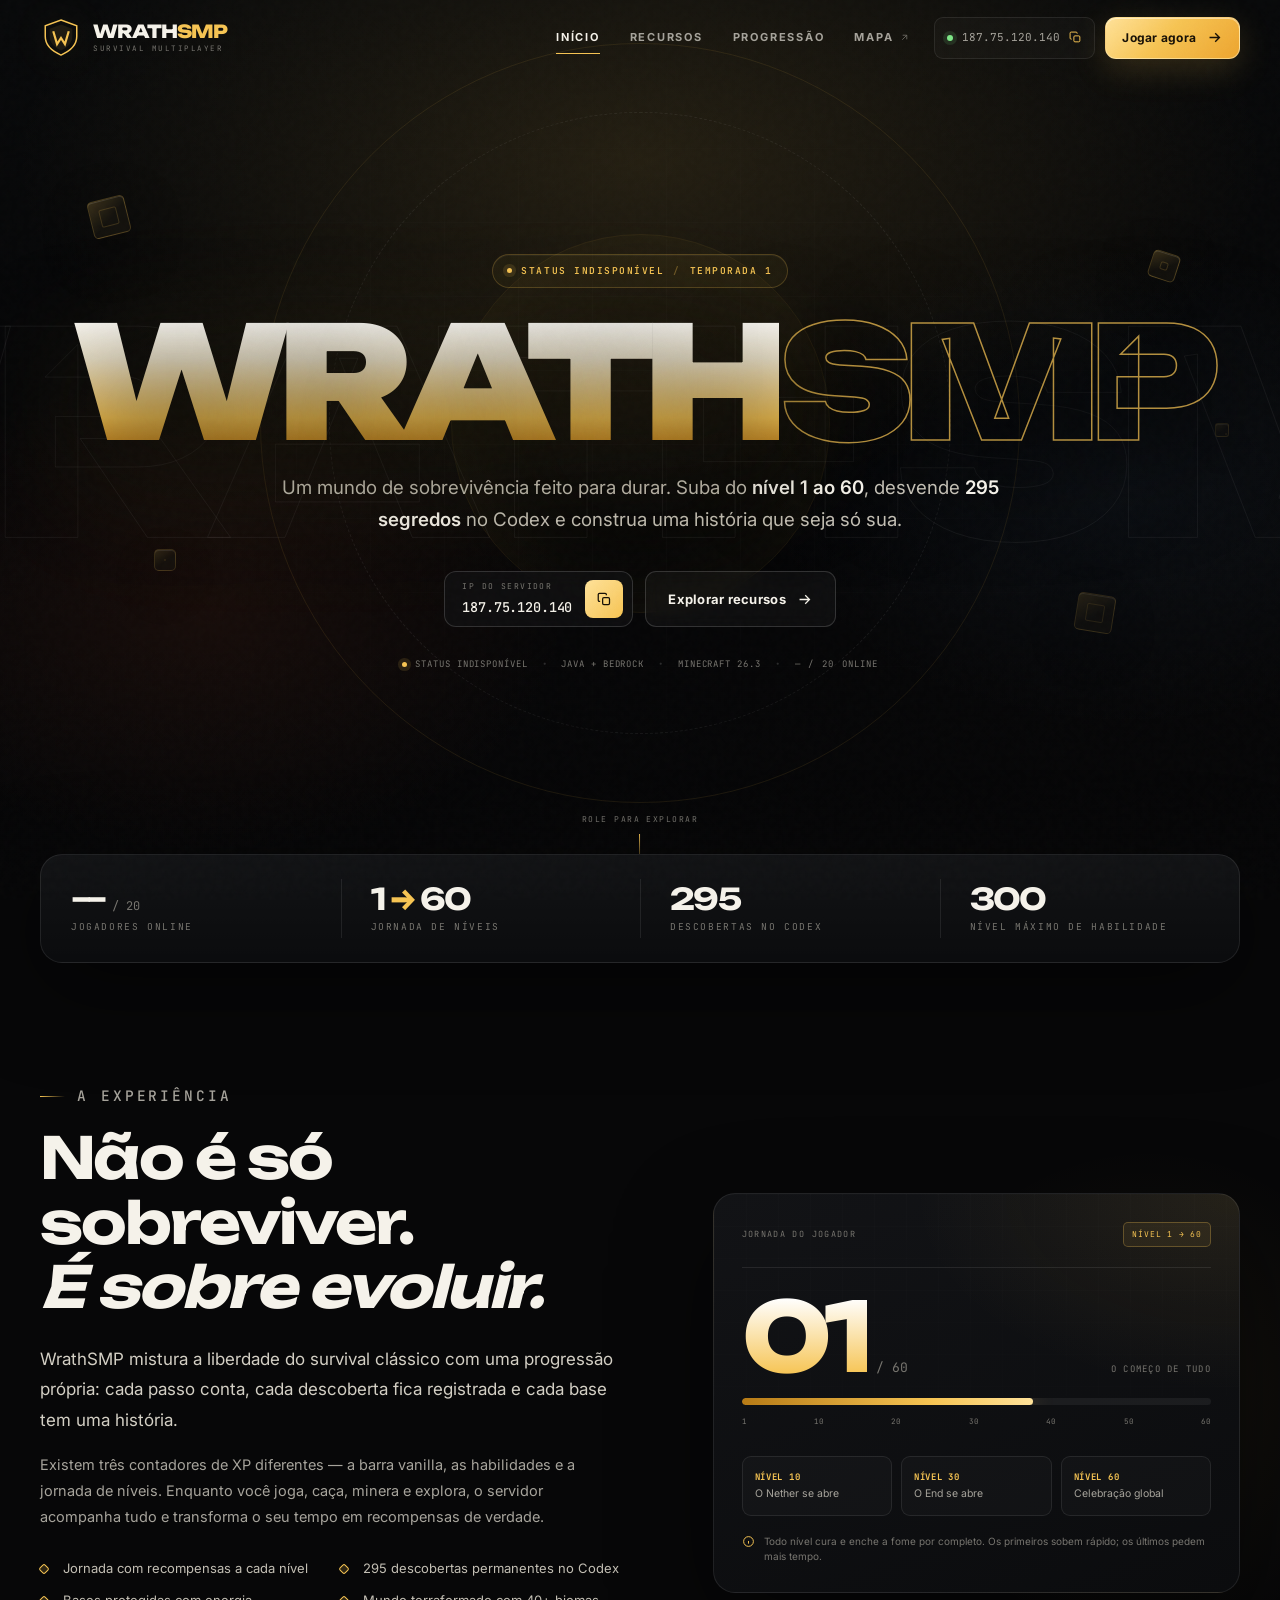
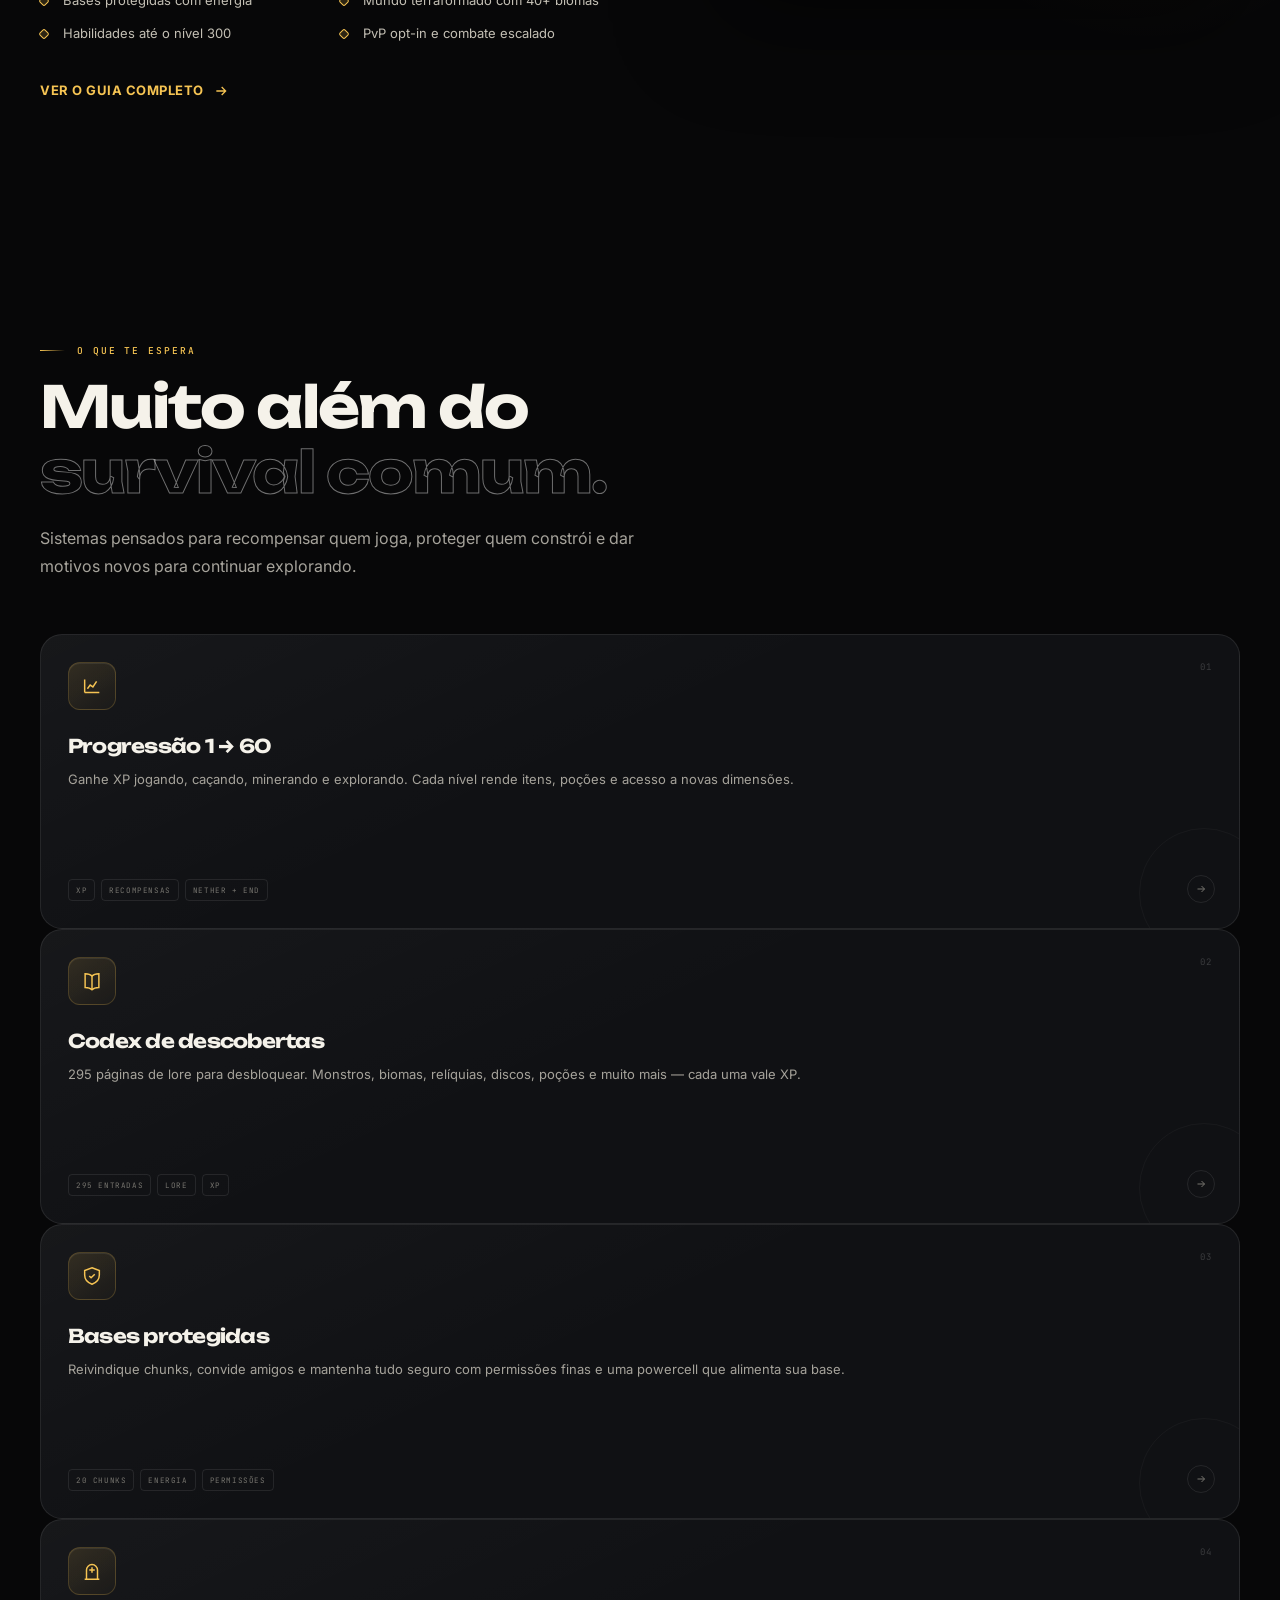
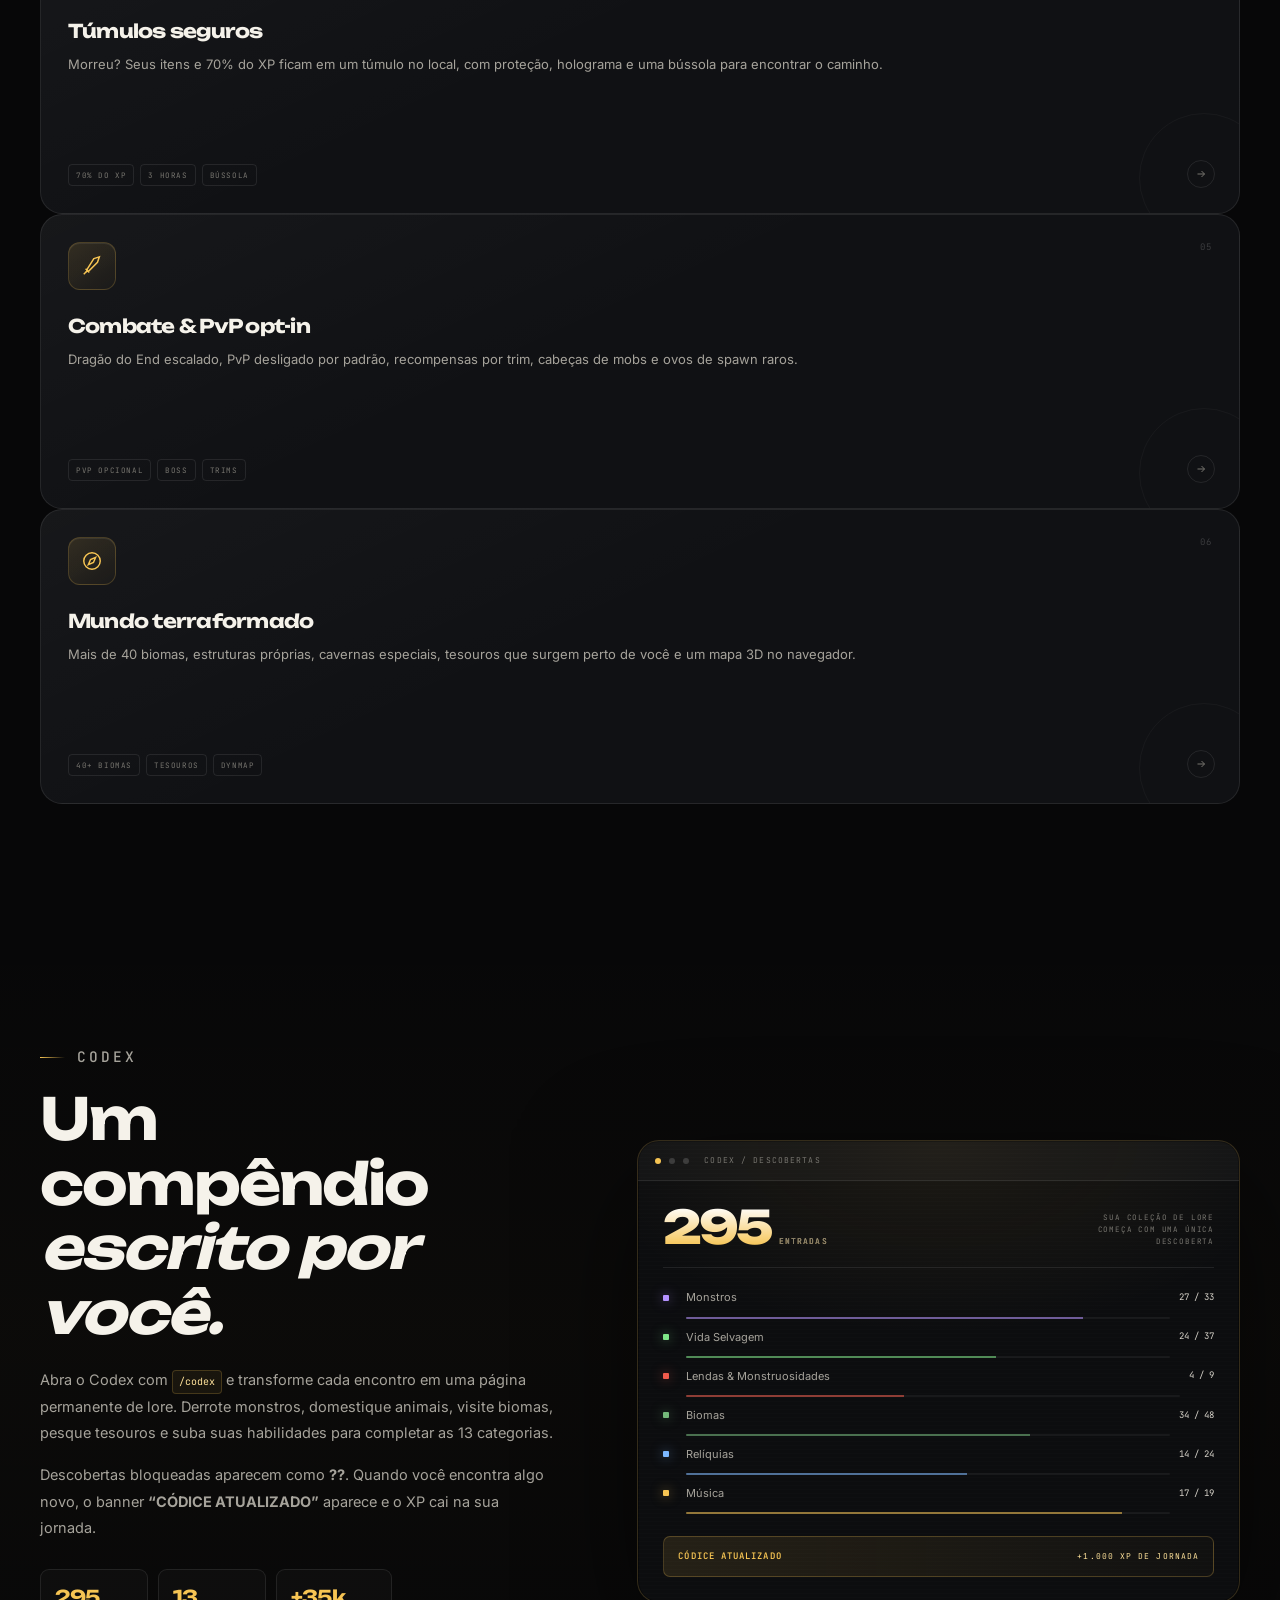
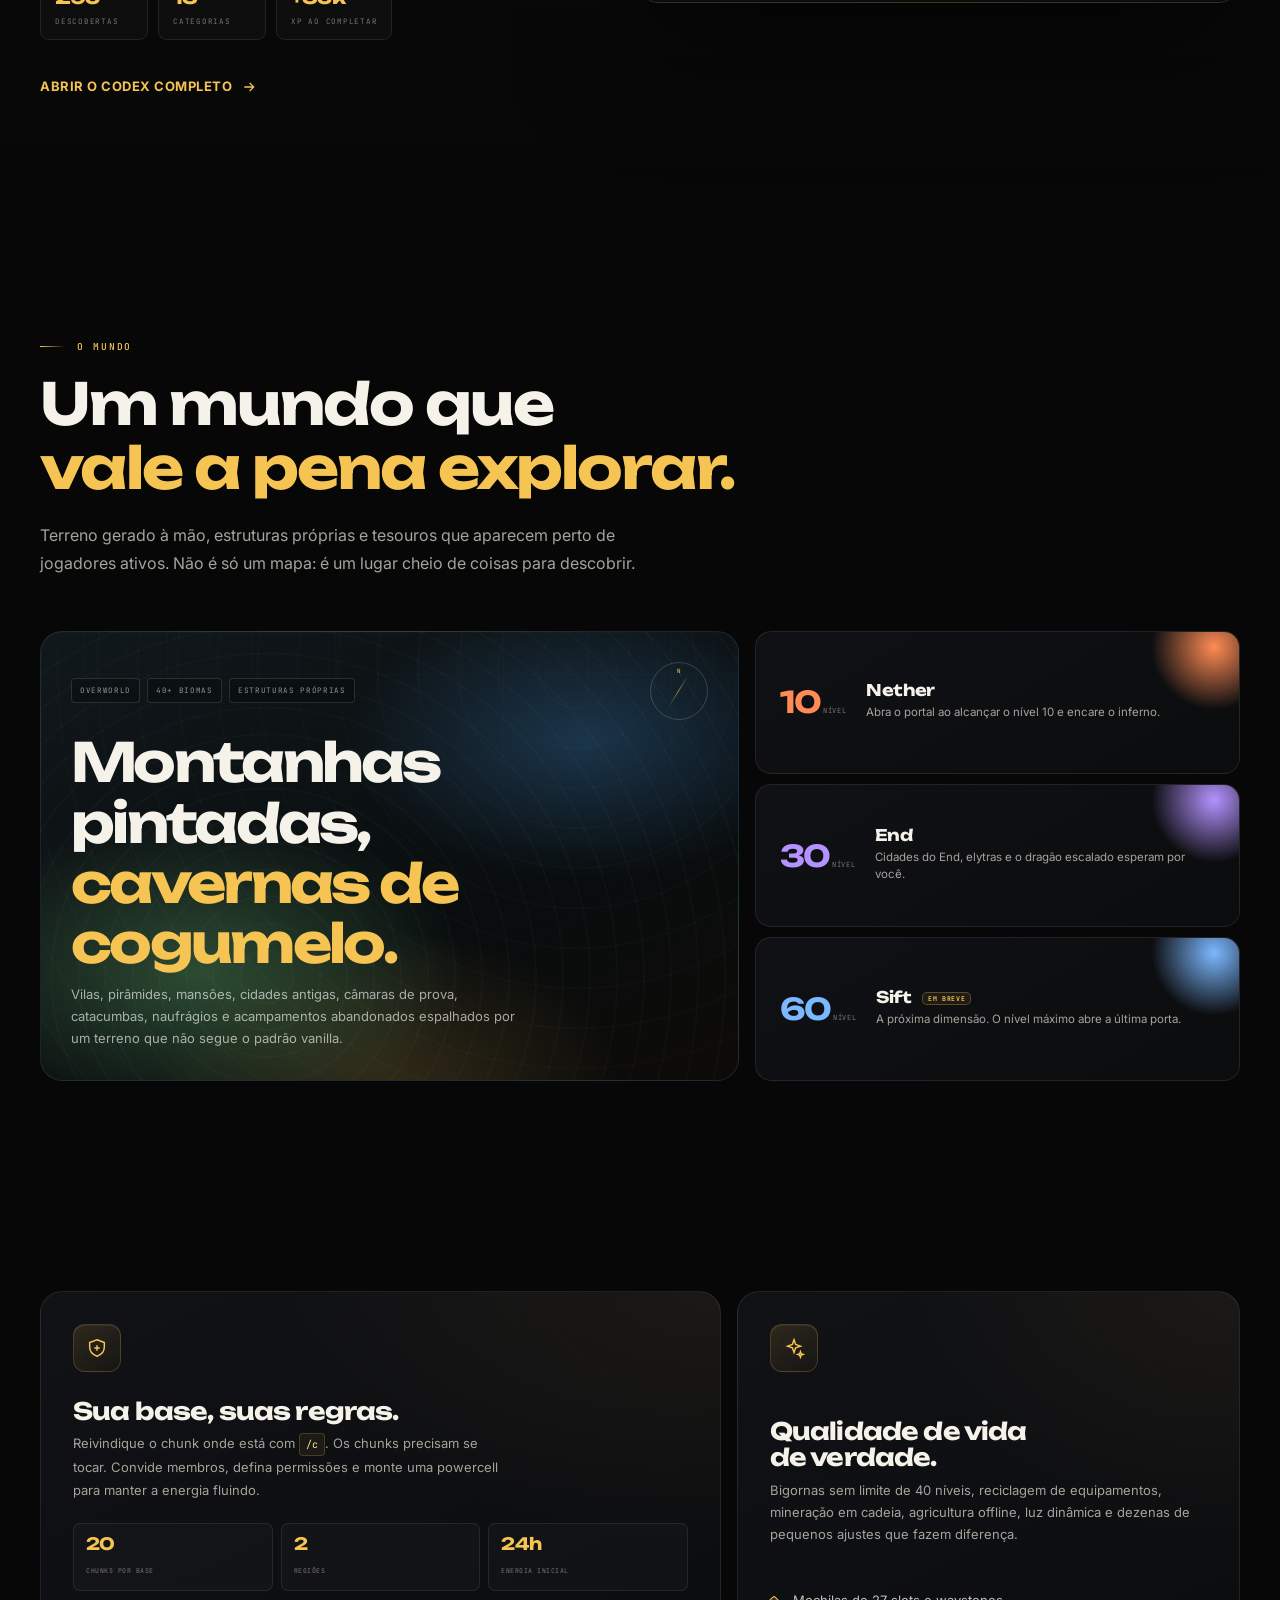
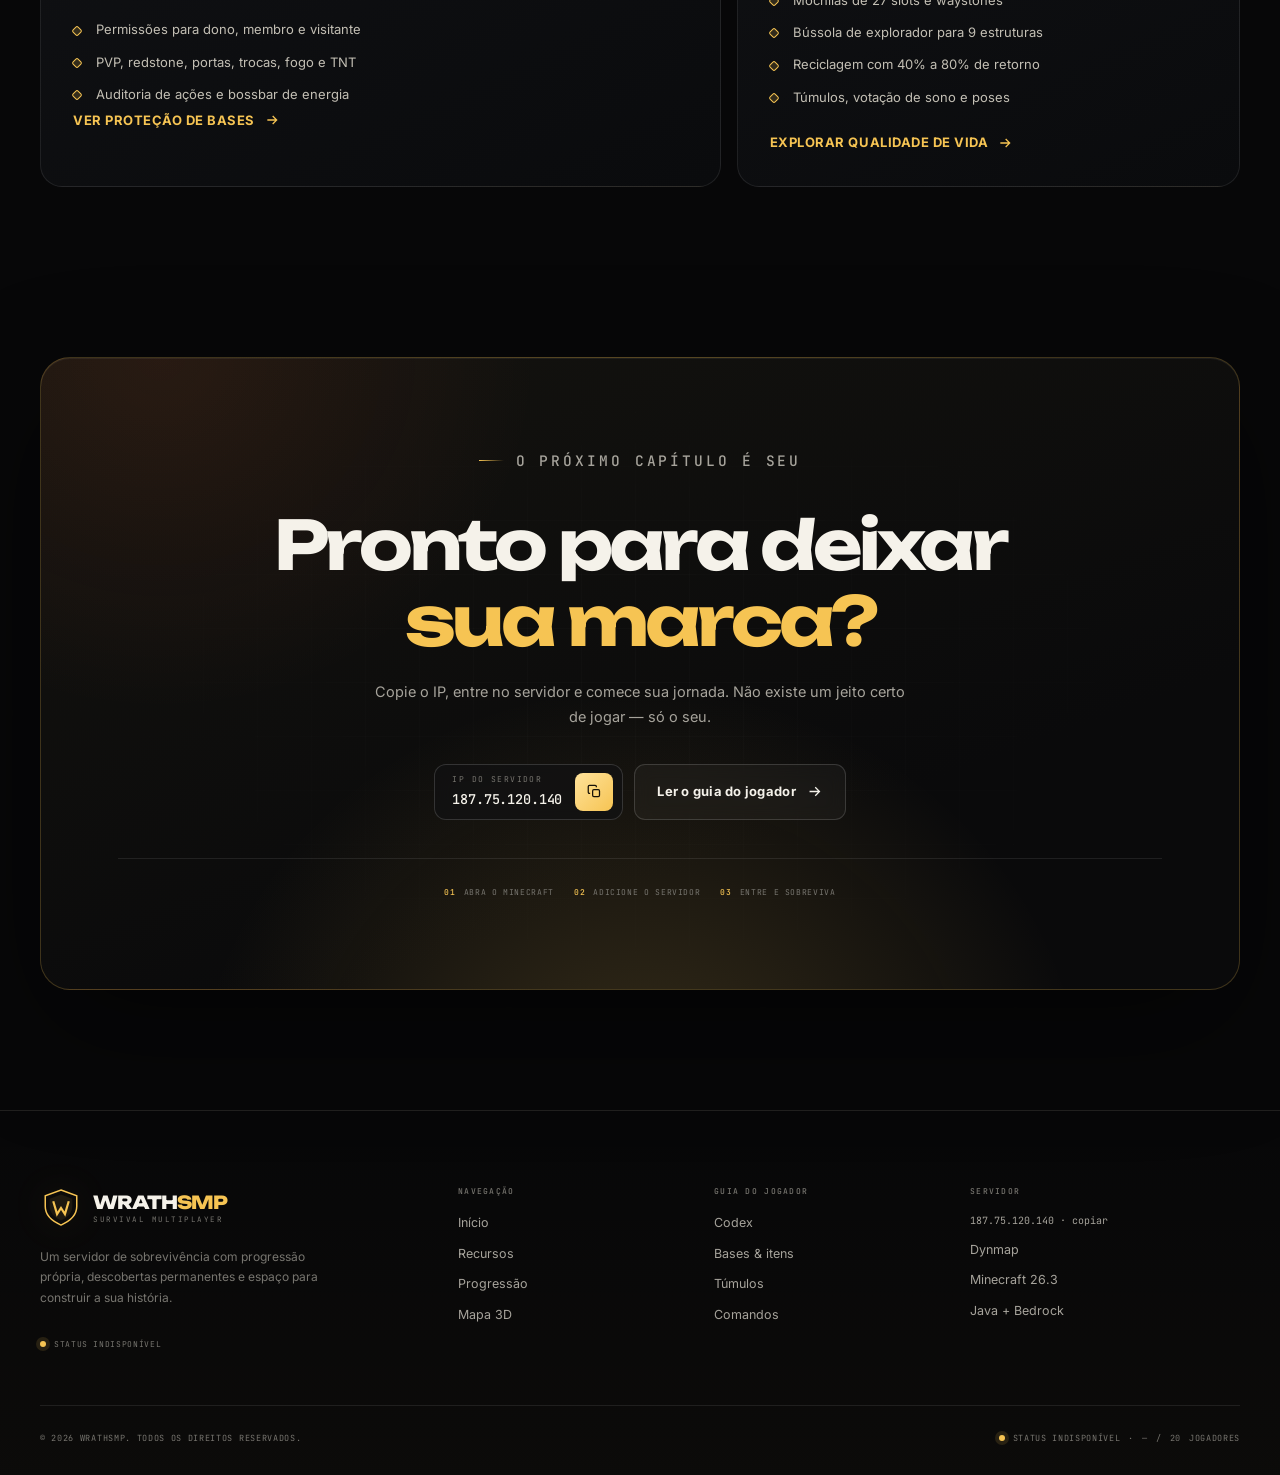
==== index.html @ 8eca8148 "wor" ====
<!DOCTYPE html>
<html lang="pt-BR">
<head>
  <meta charset="UTF-8">
  <meta name="viewport" content="width=device-width, initial-scale=1">
  <title>WrathSMP — Sobrevivência, progressão e lendas</title>
  <meta name="description" content="WrathSMP é um servidor de Minecraft com jornada de níveis 1–60, Codex de descobertas, proteção de bases, túmulos, PvP opt-in e um mundo terraformado com mais de 40 biomas.">
  <meta name="theme-color" content="#070708">
  <meta property="og:type" content="website">
  <meta property="og:title" content="WrathSMP — Sobrevivência, progressão e lendas">
  <meta property="og:description" content="Suba do nível 1 ao 60, descubra 295 segredos no Codex e deixe sua marca em um mundo feito para durar.">
  <meta property="og:image" content="assets/img/server-icon.png">
  <link rel="icon" type="image/png" href="assets/img/server-icon.png">
  <link rel="preconnect" href="https://fonts.googleapis.com">
  <link rel="preconnect" href="https://fonts.gstatic.com" crossorigin>
  <script>document.documentElement.classList.add('js');</script>
  <link rel="stylesheet" href="style.css">
</head>
<body class="page-home">
  <a class="skip-link" href="#main">Pular para o conteúdo</a>

  <header class="site-header" data-header>
    <div class="container header-inner">
      <a class="brand" href="index.html" aria-label="WrathSMP — início">
        <span class="brand-mark" aria-hidden="true">
          <svg viewBox="0 0 48 48" fill="none">
            <path d="M24 3.5 42 10v12.4c0 9.7-7.4 16.5-18 21.1C13.4 38.9 6 32.1 6 22.4V10L24 3.5Z" stroke="currentColor" stroke-width="1.7"/>
            <path d="M24 8.5 37 13.3v9c0 7-5.5 12.4-13 16.1-7.5-3.7-13-9.1-13-16.1v-9L24 8.5Z" fill="currentColor" fill-opacity=".08"/>
            <path d="M15.5 17.5 19.5 31l4.5-7 4.5 7 4-13.5" stroke="currentColor" stroke-width="2.5" stroke-linecap="square" stroke-linejoin="miter"/>
          </svg>
        </span>
        <span class="brand-copy">
          <strong>WRATH<span>SMP</span></strong>
          <small>SURVIVAL MULTIPLAYER</small>
        </span>
      </a>

      <nav class="main-nav" id="mainNav" data-nav aria-label="Navegação principal">
        <a class="nav-link is-active" href="index.html">Início</a>
        <a class="nav-link" href="recursos.html">Recursos</a>
        <a class="nav-link" href="recursos.html#progressao">Progressão</a>
        <a class="nav-link" href="http://187.75.120.140:8123" target="_blank" rel="noopener" data-dynmap-link>
          Mapa
          <svg viewBox="0 0 24 24" fill="none" stroke="currentColor" stroke-width="1.8" aria-hidden="true"><path d="M7 17 17 7M8 7h9v9"/></svg>
        </a>
        <a class="nav-link nav-link-cta" href="#entrar">Entrar no servidor</a>
      </nav>

      <div class="header-actions">
        <button class="ip-mini" type="button" data-copy-ip title="Copiar o IP do servidor">
          <span class="ip-mini-dot" aria-hidden="true"></span>
          <span class="ip-mini-text" data-ip>187.75.120.140</span>
          <svg viewBox="0 0 24 24" fill="none" stroke="currentColor" stroke-width="1.8" aria-hidden="true"><rect x="9" y="9" width="11" height="11" rx="2"/><path d="M5 15H4a2 2 0 0 1-2-2V4a2 2 0 0 1 2-2h9a2 2 0 0 1 2 2v1"/></svg>
        </button>
        <a class="btn btn-primary btn-sm desktop-cta" href="#entrar">
          Jogar agora
          <svg viewBox="0 0 24 24" fill="none" stroke="currentColor" stroke-width="1.9" aria-hidden="true"><path d="M5 12h14M13 6l6 6-6 6"/></svg>
        </a>
        <button class="menu-toggle" type="button" aria-label="Abrir menu" aria-expanded="false" aria-controls="mainNav" data-menu-toggle>
          <span></span><span></span><span></span>
        </button>
      </div>
    </div>
  </header>

  <main id="main">
    <!-- ================= HERO ================= -->
    <section class="hero">
      <div class="hero-ghost" aria-hidden="true">WRATHSMP</div>
      <div class="hero-emblem" aria-hidden="true"></div>
      <div class="hero-art" aria-hidden="true">
        <span class="float-block fb-1"></span>
        <span class="float-block fb-2"></span>
        <span class="float-block fb-3"></span>
        <span class="float-block fb-4"></span>
        <span class="float-block fb-5"></span>
      </div>

      <div class="container hero-inner">
        <div class="hero-badge">
          <span class="dot" data-status-dot aria-hidden="true"></span>
          <span data-status-label>Servidor online</span>
          <span class="hero-badge-sep">/</span>
          <span>Temporada 1</span>
        </div>

        <h1 class="hero-title">
          <span class="title-main">WRATH</span><span class="title-accent">SMP</span>
        </h1>

        <p class="hero-tagline">
          Um mundo de sobrevivência feito para durar. Suba do <strong>nível 1 ao 60</strong>,
          desvende <strong>295 segredos</strong> no Codex e construa uma história que seja só sua.
        </p>

        <div class="hero-actions">
          <button class="ip-box" type="button" data-copy-ip title="Copiar o IP do servidor">
            <span class="ip-box-copy">
              <span class="ip-box-label">IP do servidor</span>
              <span class="ip-box-value" data-ip>187.75.120.140</span>
            </span>
            <span class="ip-box-icon" aria-hidden="true">
              <svg viewBox="0 0 24 24" fill="none" stroke="currentColor" stroke-width="2"><rect x="9" y="9" width="11" height="11" rx="2"/><path d="M5 15H4a2 2 0 0 1-2-2V4a2 2 0 0 1 2-2h9a2 2 0 0 1 2 2v1"/></svg>
            </span>
          </button>

          <a class="btn btn-ghost" href="recursos.html">
            Explorar recursos
            <svg viewBox="0 0 24 24" fill="none" stroke="currentColor" stroke-width="1.8" aria-hidden="true"><path d="M5 12h14M13 6l6 6-6 6"/></svg>
          </a>
        </div>

        <div class="hero-meta">
          <span><span class="dot" data-status-dot aria-hidden="true"></span><span data-status-label>Servidor online</span></span>
          <span class="meta-sep">•</span>
          <span>Java + Bedrock</span>
          <span class="meta-sep">•</span>
          <span>Minecraft 26.3</span>
          <span class="meta-sep">•</span>
          <span><span data-players>—</span> / <span data-max-players>20</span> online</span>
        </div>
      </div>

      <div class="scroll-cue" aria-hidden="true">Role para explorar</div>
    </section>

    <!-- ================= QUICK STATS ================= -->
    <section class="container quick-stats" aria-label="Números do servidor">
      <div class="stat">
        <span class="stat-value"><span data-players>—</span><small> / <span data-max-players>20</span></small></span>
        <span class="stat-label">Jogadores online</span>
      </div>
      <div class="stat">
        <span class="stat-value">1<span class="stat-accent"> → </span>60</span>
        <span class="stat-label">Jornada de níveis</span>
      </div>
      <div class="stat">
        <span class="stat-value">295</span>
        <span class="stat-label">Descobertas no Codex</span>
      </div>
      <div class="stat">
        <span class="stat-value">300</span>
        <span class="stat-label">Nível máximo de habilidade</span>
      </div>
    </section>

    <!-- ================= ABOUT ================= -->
    <section class="section about" id="sobre">
      <div class="container split">
        <div class="about-copy reveal">
          <p class="eyebrow"><span class="eyebrow-line"></span> A experiência</p>
          <h2>Não é só sobreviver.<br><em>É sobre evoluir.</em></h2>
          <p class="lead">
            WrathSMP mistura a liberdade do survival clássico com uma progressão própria:
            cada passo conta, cada descoberta fica registrada e cada base tem uma história.
          </p>
          <p>
            Existem três contadores de XP diferentes — a barra vanilla, as habilidades e a jornada
            de níveis. Enquanto você joga, caça, minera e explora, o servidor acompanha tudo e
            transforma o seu tempo em recompensas de verdade.
          </p>

          <ul class="check-list">
            <li>Jornada com recompensas a cada nível</li>
            <li>295 descobertas permanentes no Codex</li>
            <li>Bases protegidas com energia</li>
            <li>Mundo terraformado com 40+ biomas</li>
            <li>Habilidades até o nível 300</li>
            <li>PvP opt-in e combate escalado</li>
          </ul>

          <a class="text-link" href="recursos.html">
            Ver o guia completo
            <svg viewBox="0 0 24 24" fill="none" stroke="currentColor" stroke-width="1.9" aria-hidden="true"><path d="M5 12h14M13 6l6 6-6 6"/></svg>
          </a>
        </div>

        <div class="journey-panel reveal" style="--delay: .12s">
          <div class="panel-head">
            <span>JORNADA DO JOGADOR</span>
            <span class="tag">NÍVEL 1 → 60</span>
          </div>

          <div class="level-readout">
            <strong>01</strong>
            <span>/ 60</span>
            <span class="level-max">O COMEÇO DE TUDO</span>
          </div>

          <div class="level-bar" aria-hidden="true"><span></span></div>
          <div class="level-scale" aria-hidden="true">
            <span>1</span><span>10</span><span>20</span><span>30</span><span>40</span><span>50</span><span>60</span>
          </div>

          <div class="milestones">
            <div class="milestone">
              <strong>NÍVEL 10</strong>
              <span>O Nether se abre</span>
            </div>
            <div class="milestone">
              <strong>NÍVEL 30</strong>
              <span>O End se abre</span>
            </div>
            <div class="milestone">
              <strong>NÍVEL 60</strong>
              <span>Celebração global</span>
            </div>
          </div>

          <div class="journey-note">
            <svg viewBox="0 0 24 24" fill="none" stroke="currentColor" stroke-width="1.8" aria-hidden="true"><circle cx="12" cy="12" r="9"/><path d="M12 11v5M12 8h.01"/></svg>
            <span>Todo nível cura e enche a fome por completo. Os primeiros sobem rápido; os últimos pedem mais tempo.</span>
          </div>
        </div>
      </div>
    </section>

    <!-- ================= FEATURES ================= -->
    <section class="section" id="recursos">
      <div class="container">
        <div class="section-heading reveal">
          <p class="eyebrow"><span class="eyebrow-line"></span> O que te espera</p>
          <h2>Muito além do<br><span class="outline">survival comum.</span></h2>
          <p class="section-lead">
            Sistemas pensados para recompensar quem joga, proteger quem constrói e dar
            motivos novos para continuar explorando.
          </p>
        </div>

        <div class="feature-grid">
          <a class="feature-card reveal" href="recursos.html#progressao">
            <span class="card-index">01</span>
            <span class="icon-box" aria-hidden="true">
              <svg viewBox="0 0 24 24" fill="none" stroke="currentColor" stroke-width="1.6"><path d="M4 19V5M4 19h16"/><path d="m7 15 3-4 3 2 4-6"/></svg>
            </span>
            <h3>Progressão 1 → 60</h3>
            <p>Ganhe XP jogando, caçando, minerando e explorando. Cada nível rende itens, poções e acesso a novas dimensões.</p>
            <div class="card-tags"><span>XP</span><span>Recompensas</span><span>Nether + End</span></div>
            <span class="card-arrow" aria-hidden="true"><svg viewBox="0 0 24 24" fill="none" stroke="currentColor" stroke-width="2"><path d="M5 12h14M13 6l6 6-6 6"/></svg></span>
          </a>

          <a class="feature-card reveal" href="recursos.html#codex" style="--delay: .05s">
            <span class="card-index">02</span>
            <span class="icon-box" aria-hidden="true">
              <svg viewBox="0 0 24 24" fill="none" stroke="currentColor" stroke-width="1.6"><path d="M12 6.5C10.5 4.8 8 4 4.5 4v15c3.5 0 6 .8 7.5 2.5 1.5-1.7 4-2.5 7.5-2.5V4C16 4 13.5 4.8 12 6.5Z"/><path d="M12 6.5v15"/></svg>
            </span>
            <h3>Codex de descobertas</h3>
            <p>295 páginas de lore para desbloquear. Monstros, biomas, relíquias, discos, poções e muito mais — cada uma vale XP.</p>
            <div class="card-tags"><span>295 entradas</span><span>Lore</span><span>XP</span></div>
            <span class="card-arrow" aria-hidden="true"><svg viewBox="0 0 24 24" fill="none" stroke="currentColor" stroke-width="2"><path d="M5 12h14M13 6l6 6-6 6"/></svg></span>
          </a>

          <a class="feature-card reveal" href="recursos.html#base-itens" style="--delay: .1s">
            <span class="card-index">03</span>
            <span class="icon-box" aria-hidden="true">
              <svg viewBox="0 0 24 24" fill="none" stroke="currentColor" stroke-width="1.6"><path d="M12 3 20 6v5c0 5-3.4 8.4-8 10-4.6-1.6-8-5-8-10V6l8-3Z"/><path d="m9 12 2 2 4-4"/></svg>
            </span>
            <h3>Bases protegidas</h3>
            <p>Reivindique chunks, convide amigos e mantenha tudo seguro com permissões finas e uma powercell que alimenta sua base.</p>
            <div class="card-tags"><span>20 chunks</span><span>Energia</span><span>Permissões</span></div>
            <span class="card-arrow" aria-hidden="true"><svg viewBox="0 0 24 24" fill="none" stroke="currentColor" stroke-width="2"><path d="M5 12h14M13 6l6 6-6 6"/></svg></span>
          </a>

          <a class="feature-card reveal" href="recursos.html#tumulos" style="--delay: .15s">
            <span class="card-index">04</span>
            <span class="icon-box" aria-hidden="true">
              <svg viewBox="0 0 24 24" fill="none" stroke="currentColor" stroke-width="1.6"><path d="M6 21V11a6 6 0 0 1 12 0v10"/><path d="M4 21h16M12 8v6M9 11h6"/></svg>
            </span>
            <h3>Túmulos seguros</h3>
            <p>Morreu? Seus itens e 70% do XP ficam em um túmulo no local, com proteção, holograma e uma bússola para encontrar o caminho.</p>
            <div class="card-tags"><span>70% do XP</span><span>3 horas</span><span>Bússola</span></div>
            <span class="card-arrow" aria-hidden="true"><svg viewBox="0 0 24 24" fill="none" stroke="currentColor" stroke-width="2"><path d="M5 12h14M13 6l6 6-6 6"/></svg></span>
          </a>

          <a class="feature-card reveal" href="recursos.html#combate" style="--delay: .2s">
            <span class="card-index">05</span>
            <span class="icon-box" aria-hidden="true">
              <svg viewBox="0 0 24 24" fill="none" stroke="currentColor" stroke-width="1.6"><path d="m14 4 6-2-2 6L9 17l-3 1 1-3 7-11Z"/><path d="m5 15 4 4M3 21l3-3"/></svg>
            </span>
            <h3>Combate & PvP opt-in</h3>
            <p>Dragão do End escalado, PvP desligado por padrão, recompensas por trim, cabeças de mobs e ovos de spawn raros.</p>
            <div class="card-tags"><span>PvP opcional</span><span>Boss</span><span>Trims</span></div>
            <span class="card-arrow" aria-hidden="true"><svg viewBox="0 0 24 24" fill="none" stroke="currentColor" stroke-width="2"><path d="M5 12h14M13 6l6 6-6 6"/></svg></span>
          </a>

          <a class="feature-card reveal" href="recursos.html#mundo" style="--delay: .25s">
            <span class="card-index">06</span>
            <span class="icon-box" aria-hidden="true">
              <svg viewBox="0 0 24 24" fill="none" stroke="currentColor" stroke-width="1.6"><circle cx="12" cy="12" r="9"/><path d="m16 8-2.4 5.6L8 16l2.4-5.6L16 8Z"/></svg>
            </span>
            <h3>Mundo terraformado</h3>
            <p>Mais de 40 biomas, estruturas próprias, cavernas especiais, tesouros que surgem perto de você e um mapa 3D no navegador.</p>
            <div class="card-tags"><span>40+ biomas</span><span>Tesouros</span><span>Dynmap</span></div>
            <span class="card-arrow" aria-hidden="true"><svg viewBox="0 0 24 24" fill="none" stroke="currentColor" stroke-width="2"><path d="M5 12h14M13 6l6 6-6 6"/></svg></span>
          </a>
        </div>
      </div>
    </section>

    <!-- ================= CODEX ================= -->
    <section class="section codex-section" id="codex">
      <div class="container codex-layout">
        <div class="codex-copy reveal">
          <p class="eyebrow"><span class="eyebrow-line"></span> Codex</p>
          <h2>Um compêndio<br><em>escrito por você.</em></h2>
          <p>
            Abra o Codex com <span class="command">/codex</span> e transforme cada encontro em uma
            página permanente de lore. Derrote monstros, domestique animais, visite biomas, pesque
            tesouros e suba suas habilidades para completar as 13 categorias.
          </p>
          <p>
            Descobertas bloqueadas aparecem como <strong>??</strong>. Quando você encontra algo novo,
            o banner <strong>“CÓDICE ATUALIZADO”</strong> aparece e o XP cai na sua jornada.
          </p>

          <div class="codex-facts">
            <div class="fact"><strong>295</strong><span>descobertas</span></div>
            <div class="fact"><strong>13</strong><span>categorias</span></div>
            <div class="fact"><strong>+35k</strong><span>XP ao completar</span></div>
          </div>

          <a class="text-link" href="recursos.html#codex">
            Abrir o Codex completo
            <svg viewBox="0 0 24 24" fill="none" stroke="currentColor" stroke-width="1.9" aria-hidden="true"><path d="M5 12h14M13 6l6 6-6 6"/></svg>
          </a>
        </div>

        <div class="codex-window reveal" style="--delay: .1s" aria-label="Prévia visual do Codex">
          <div class="codex-titlebar" aria-hidden="true">
            <span class="window-dot"></span><span class="window-dot"></span><span class="window-dot"></span>
            <span>CODEX / DESCOBERTAS</span>
          </div>
          <div class="codex-body">
            <div class="codex-hero">
              <div class="codex-total">295 <small>ENTRADAS</small></div>
              <div class="codex-hero-label">Sua coleção de lore começa com uma única descoberta</div>
            </div>

            <div class="codex-list">
              <div class="codex-row" style="--row-color:#b492ff;--w:82%"><i></i><span>Monstros</span><b>27 / 33</b><span class="bar"><span></span></span></div>
              <div class="codex-row" style="--row-color:#7ee787;--w:64%"><i></i><span>Vida Selvagem</span><b>24 / 37</b><span class="bar"><span></span></span></div>
              <div class="codex-row" style="--row-color:#ef5b4c;--w:44%"><i></i><span>Lendas & Monstruosidades</span><b>4 / 9</b><span class="bar"><span></span></span></div>
              <div class="codex-row" style="--row-color:#74b87a;--w:71%"><i></i><span>Biomas</span><b>34 / 48</b><span class="bar"><span></span></span></div>
              <div class="codex-row" style="--row-color:#7cb8ff;--w:58%"><i></i><span>Relíquias</span><b>14 / 24</b><span class="bar"><span></span></span></div>
              <div class="codex-row" style="--row-color:#f6c453;--w:90%"><i></i><span>Música</span><b>17 / 19</b><span class="bar"><span></span></span></div>
            </div>

            <div class="codex-banner">
              <span>CÓDICE ATUALIZADO</span>
              <small>+1.000 XP DE JORNADA</small>
            </div>
          </div>
        </div>
      </div>
    </section>

    <!-- ================= WORLD ================= -->
    <section class="section" id="mundo">
      <div class="container">
        <div class="section-heading reveal">
          <p class="eyebrow"><span class="eyebrow-line"></span> O mundo</p>
          <h2>Um mundo que<br><em>vale a pena explorar.</em></h2>
          <p class="section-lead">
            Terreno gerado à mão, estruturas próprias e tesouros que aparecem perto de jogadores
            ativos. Não é só um mapa: é um lugar cheio de coisas para descobrir.
          </p>
        </div>

        <div class="world-grid">
          <article class="world-card reveal">
            <div class="world-top">
              <div class="world-coords">
                <span>OVERWORLD</span>
                <span>40+ BIOMAS</span>
                <span>ESTRUTURAS PRÓPRIAS</span>
              </div>
              <div class="compass" aria-hidden="true"></div>
            </div>
            <div class="world-bottom">
              <h3>Montanhas pintadas,<br><em>cavernas de cogumelo.</em></h3>
              <p>
                Vilas, pirâmides, mansões, cidades antigas, câmaras de prova, catacumbas,
                naufrágios e acampamentos abandonados espalhados por um terreno que não segue
                o padrão vanilla.
              </p>
            </div>
          </article>

          <div class="dimension-list">
            <article class="dimension-card reveal" style="--dim-color:#ff8b54;--delay:.05s">
              <div class="dimension-level">10<small>NÍVEL</small></div>
              <div class="dimension-copy">
                <h3>Nether</h3>
                <p>Abra o portal ao alcançar o nível 10 e encare o inferno.</p>
              </div>
            </article>

            <article class="dimension-card reveal" style="--dim-color:#b492ff;--delay:.1s">
              <div class="dimension-level">30<small>NÍVEL</small></div>
              <div class="dimension-copy">
                <h3>End</h3>
                <p>Cidades do End, elytras e o dragão escalado esperam por você.</p>
              </div>
            </article>

            <article class="dimension-card reveal" style="--dim-color:#7cb8ff;--delay:.15s">
              <div class="dimension-level">60<small>NÍVEL</small></div>
              <div class="dimension-copy">
                <h3>Sift <span class="tag">EM BREVE</span></h3>
                <p>A próxima dimensão. O nível máximo abre a última porta.</p>
              </div>
            </article>
          </div>
        </div>
      </div>
    </section>

    <!-- ================= BASES / QOL ================= -->
    <section class="section section-tight" id="base">
      <div class="container">
        <div class="bento">
          <article class="bento-card reveal">
            <span class="icon-box" aria-hidden="true">
              <svg viewBox="0 0 24 24" fill="none" stroke="currentColor" stroke-width="1.6"><path d="M12 3 20 6v5c0 5-3.4 8.4-8 10-4.6-1.6-8-5-8-10V6l8-3Z"/><path d="M9 12h6M12 9v6"/></svg>
            </span>
            <h3>Sua base, suas regras.</h3>
            <p>
              Reivindique o chunk onde está com <span class="command">/c</span>. Os chunks precisam
              se tocar. Convide membros, defina permissões e monte uma powercell para manter a
              energia fluindo.
            </p>

            <div class="bento-stats">
              <div class="bento-stat"><strong>20</strong><span>chunks por base</span></div>
              <div class="bento-stat"><strong>2</strong><span>regiões</span></div>
              <div class="bento-stat"><strong>24h</strong><span>energia inicial</span></div>
            </div>

            <ul class="check-list">
              <li>Permissões para dono, membro e visitante</li>
              <li>PVP, redstone, portas, trocas, fogo e TNT</li>
              <li>Auditoria de ações e bossbar de energia</li>
            </ul>

            <a class="text-link" href="recursos.html#base-itens">
              Ver proteção de bases
              <svg viewBox="0 0 24 24" fill="none" stroke="currentColor" stroke-width="1.9" aria-hidden="true"><path d="M5 12h14M13 6l6 6-6 6"/></svg>
            </a>
          </article>

          <article class="bento-card qol-card reveal" style="--delay:.08s">
            <span class="icon-box" aria-hidden="true">
              <svg viewBox="0 0 24 24" fill="none" stroke="currentColor" stroke-width="1.6"><path d="m12 3 1.8 5.2L19 10l-5.2 1.8L12 17l-1.8-5.2L5 10l5.2-1.8L12 3Z"/><path d="m19 16 .8 2.2L22 19l-2.2.8L19 22l-.8-2.2L16 19l2.2-.8L19 16Z"/></svg>
            </span>
            <h3>Qualidade de vida<br>de verdade.</h3>
            <p>
              Bigornas sem limite de 40 níveis, reciclagem de equipamentos, mineração em cadeia,
              agricultura offline, luz dinâmica e dezenas de pequenos ajustes que fazem diferença.
            </p>

            <ul class="check-list">
              <li>Mochilas de 27 slots e waystones</li>
              <li>Bússola de explorador para 9 estruturas</li>
              <li>Reciclagem com 40% a 80% de retorno</li>
              <li>Túmulos, votação de sono e poses</li>
            </ul>

            <a class="text-link" href="recursos.html#qol">
              Explorar qualidade de vida
              <svg viewBox="0 0 24 24" fill="none" stroke="currentColor" stroke-width="1.9" aria-hidden="true"><path d="M5 12h14M13 6l6 6-6 6"/></svg>
            </a>
          </article>
        </div>
      </div>
    </section>

    <!-- ================= JOIN ================= -->
    <section class="section join" id="entrar">
      <div class="container">
        <div class="join-panel reveal">
          <p class="eyebrow"><span class="eyebrow-line"></span> O próximo capítulo é seu</p>
          <h2>Pronto para deixar<br><em>sua marca?</em></h2>
          <p>
            Copie o IP, entre no servidor e comece sua jornada. Não existe um jeito certo de jogar —
            só o seu.
          </p>

          <div class="join-actions">
            <button class="ip-box" type="button" data-copy-ip title="Copiar o IP do servidor">
              <span class="ip-box-copy">
                <span class="ip-box-label">IP do servidor</span>
                <span class="ip-box-value" data-ip>187.75.120.140</span>
              </span>
              <span class="ip-box-icon" aria-hidden="true">
                <svg viewBox="0 0 24 24" fill="none" stroke="currentColor" stroke-width="2"><rect x="9" y="9" width="11" height="11" rx="2"/><path d="M5 15H4a2 2 0 0 1-2-2V4a2 2 0 0 1 2-2h9a2 2 0 0 1 2 2v1"/></svg>
              </span>
            </button>

            <a class="btn btn-ghost" href="recursos.html">
              Ler o guia do jogador
              <svg viewBox="0 0 24 24" fill="none" stroke="currentColor" stroke-width="1.8" aria-hidden="true"><path d="M5 12h14M13 6l6 6-6 6"/></svg>
            </a>
          </div>

          <div class="join-steps">
            <span><b>01</b> Abra o Minecraft</span>
            <span><b>02</b> Adicione o servidor</span>
            <span><b>03</b> Entre e sobreviva</span>
          </div>
        </div>
      </div>
    </section>
  </main>

  <footer class="site-footer">
    <div class="container">
      <div class="footer-top">
        <div class="footer-brand">
          <a class="brand" href="index.html" aria-label="WrathSMP — início">
            <span class="brand-mark" aria-hidden="true">
              <svg viewBox="0 0 48 48" fill="none">
                <path d="M24 3.5 42 10v12.4c0 9.7-7.4 16.5-18 21.1C13.4 38.9 6 32.1 6 22.4V10L24 3.5Z" stroke="currentColor" stroke-width="1.7"/>
                <path d="M24 8.5 37 13.3v9c0 7-5.5 12.4-13 16.1-7.5-3.7-13-9.1-13-16.1v-9L24 8.5Z" fill="currentColor" fill-opacity=".08"/>
                <path d="M15.5 17.5 19.5 31l4.5-7 4.5 7 4-13.5" stroke="currentColor" stroke-width="2.5" stroke-linecap="square" stroke-linejoin="miter"/>
              </svg>
            </span>
            <span class="brand-copy">
              <strong>WRATH<span>SMP</span></strong>
              <small>SURVIVAL MULTIPLAYER</small>
            </span>
          </a>
          <p>
            Um servidor de sobrevivência com progressão própria, descobertas permanentes e
            espaço para construir a sua história.
          </p>
          <span class="footer-note"><span class="dot" data-status-dot aria-hidden="true"></span><span data-status-label>Servidor online</span></span>
        </div>

        <div class="footer-col">
          <h4>Navegação</h4>
          <a href="index.html">Início</a>
          <a href="recursos.html">Recursos</a>
          <a href="recursos.html#progressao">Progressão</a>
          <a href="http://187.75.120.140:8123" target="_blank" rel="noopener" data-dynmap-link>Mapa 3D</a>
        </div>

        <div class="footer-col">
          <h4>Guia do jogador</h4>
          <a href="recursos.html#codex">Codex</a>
          <a href="recursos.html#base-itens">Bases & itens</a>
          <a href="recursos.html#tumulos">Túmulos</a>
          <a href="recursos.html#comandos">Comandos</a>
        </div>

        <div class="footer-col">
          <h4>Servidor</h4>
          <button class="footer-ip" type="button" data-copy-ip><span data-ip>187.75.120.140</span> · copiar</button>
          <a href="http://187.75.120.140:8123" target="_blank" rel="noopener" data-dynmap-link>Dynmap</a>
          <span style="display:block;color:var(--muted);font-size:12.5px;margin-bottom:10px;">Minecraft 26.3</span>
          <span style="display:block;color:var(--muted);font-size:12.5px;">Java + Bedrock</span>
        </div>
      </div>

      <div class="footer-bottom">
        <span>© <span data-year>2026</span> WrathSMP. Todos os direitos reservados.</span>
        <span class="status"><span class="dot" data-status-dot aria-hidden="true"></span><span data-status-label>Servidor online</span> · <span data-players>—</span>/<span data-max-players>20</span> jogadores</span>
      </div>
    </div>
  </footer>

  <div class="toast" role="status" aria-live="polite" data-toast>
    <svg viewBox="0 0 24 24" fill="none" stroke="currentColor" stroke-width="2" aria-hidden="true"><path d="m5 12 4 4L19 6"/></svg>
    <span data-toast-text>IP copiado!</span>
  </div>

  <button class="back-to-top" type="button" aria-label="Voltar ao topo" data-back-to-top>
    <svg viewBox="0 0 24 24" fill="none" stroke="currentColor" stroke-width="1.9" aria-hidden="true"><path d="M12 19V5M6 11l6-6 6 6"/></svg>
  </button>

  <script src="main.js"></script>
</body>
</html>
---- style.css ----
@import url('https://fonts.googleapis.com/css2?family=Inter:wght@400;500;600;700&family=JetBrains+Mono:wght@400;500;600&family=Unbounded:wght@500;600;700;800;900&display=swap');

/* =========================================================
   WrathSMP — design tokens
   ========================================================= */
:root {
  --bg: #070708;
  --bg-soft: #0a0b0d;
  --surface: #101114;
  --surface-2: #15171b;
  --surface-3: #1b1e23;
  --line: rgba(255, 255, 255, 0.085);
  --line-strong: rgba(255, 255, 255, 0.15);
  --line-gold: rgba(246, 196, 83, 0.28);
  --text: #f5f2ea;
  --muted: #a6a39b;
  --muted-2: #77756f;
  --gold: #f6c453;
  --gold-bright: #ffe29a;
  --gold-deep: #d99a2b;
  --ember: #ff6b35;
  --red: #ef5b4c;
  --green: #7ee787;
  --blue: #7cb8ff;
  --violet: #b492ff;

  --radius-sm: 10px;
  --radius: 16px;
  --radius-lg: 22px;
  --radius-xl: 30px;

  --font-display: 'Unbounded', 'Arial Black', system-ui, sans-serif;
  --font-body: 'Inter', system-ui, -apple-system, 'Segoe UI', sans-serif;
  --font-mono: 'JetBrains Mono', 'SFMono-Regular', Consolas, monospace;

  --container: 1200px;
  --header-height: 76px;

  --ease: cubic-bezier(0.22, 1, 0.36, 1);
  --shadow-gold: 0 18px 60px rgba(246, 196, 83, 0.13);
}

/* =========================================================
   Reset / base
   ========================================================= */
*,
*::before,
*::after {
  box-sizing: border-box;
}

html {
  scroll-behavior: smooth;
  scrollbar-color: #34302a var(--bg);
}

body {
  margin: 0;
  background: var(--bg);
  color: var(--text);
  font-family: var(--font-body);
  font-size: 16px;
  line-height: 1.65;
  -webkit-font-smoothing: antialiased;
  text-rendering: optimizeLegibility;
  overflow-x: hidden;
}

body.nav-open {
  overflow: hidden;
}

body::before {
  content: '';
  position: fixed;
  inset: 0;
  z-index: 9999;
  pointer-events: none;
  opacity: 0.018;
  background-image: url("data:image/svg+xml,%3Csvg viewBox='0 0 180 180' xmlns='http://www.w3.org/2000/svg'%3E%3Cfilter id='n'%3E%3CfeTurbulence type='fractalNoise' baseFrequency='0.78' numOctaves='3' stitchTiles='stitch'/%3E%3C/filter%3E%3Crect width='100%25' height='100%25' filter='url(%23n)'/%3E%3C/svg%3E");
}

::selection {
  background: var(--gold);
  color: #151006;
}

img,
svg {
  display: block;
  max-width: 100%;
}

a {
  color: inherit;
  text-decoration: none;
}

button,
input {
  font: inherit;
}

button {
  cursor: pointer;
}

h1,
h2,
h3,
h4,
p {
  margin-top: 0;
}

h1,
h2,
h3,
h4 {
  font-family: var(--font-display);
  font-weight: 700;
  line-height: 1.12;
  letter-spacing: -0.035em;
}

h1 {
  font-size: clamp(2.7rem, 6vw, 5.4rem);
}

h2 {
  font-size: clamp(2rem, 4.5vw, 3.6rem);
}

h3 {
  font-size: clamp(1.2rem, 2vw, 1.55rem);
}

p {
  margin-bottom: 1rem;
}

code,
kbd {
  font-family: var(--font-mono);
}

:focus-visible {
  outline: 2px solid var(--gold);
  outline-offset: 4px;
}

.container {
  width: min(var(--container), calc(100% - 56px));
  margin-inline: auto;
}

.sr-only {
  position: absolute;
  width: 1px;
  height: 1px;
  padding: 0;
  margin: -1px;
  overflow: hidden;
  clip: rect(0, 0, 0, 0);
  white-space: nowrap;
  border: 0;
}

.skip-link {
  position: fixed;
  top: 10px;
  left: 10px;
  z-index: 10001;
  padding: 12px 18px;
  border-radius: 8px;
  background: var(--gold);
  color: #141006;
  font-weight: 700;
  transform: translateY(-150%);
  transition: transform 0.2s ease;
}

.skip-link:focus {
  transform: translateY(0);
}

/* =========================================================
   Buttons / links
   ========================================================= */
.btn {
  display: inline-flex;
  align-items: center;
  justify-content: center;
  gap: 10px;
  min-height: 50px;
  padding: 13px 22px;
  border: 1px solid transparent;
  border-radius: 11px;
  font-size: 13px;
  font-weight: 700;
  letter-spacing: 0.02em;
  line-height: 1;
  transition: transform 0.25s var(--ease), background 0.25s, border-color 0.25s, box-shadow 0.25s;
  white-space: nowrap;
}

.btn svg {
  width: 17px;
  height: 17px;
  flex: 0 0 auto;
}

.btn:hover {
  transform: translateY(-2px);
}

.btn:active {
  transform: translateY(0);
}

.btn-primary {
  background: linear-gradient(135deg, var(--gold-bright), var(--gold) 45%, #eda52f);
  border-color: rgba(255, 236, 181, 0.55);
  color: #171006;
  box-shadow: 0 10px 34px rgba(246, 196, 83, 0.18), inset 0 1px 0 rgba(255, 255, 255, 0.45);
}

.btn-primary:hover {
  box-shadow: 0 16px 44px rgba(246, 196, 83, 0.28), inset 0 1px 0 rgba(255, 255, 255, 0.45);
}

.btn-ghost {
  background: rgba(255, 255, 255, 0.035);
  border-color: var(--line-strong);
  color: var(--text);
  backdrop-filter: blur(8px);
}

.btn-ghost:hover {
  background: rgba(255, 255, 255, 0.07);
  border-color: rgba(246, 196, 83, 0.4);
}

.btn-sm {
  min-height: 42px;
  padding: 10px 16px;
  font-size: 12px;
}

.text-link {
  display: inline-flex;
  align-items: center;
  gap: 9px;
  color: var(--gold);
  font-size: 13px;
  font-weight: 700;
  letter-spacing: 0.04em;
  text-transform: uppercase;
}

.text-link svg {
  width: 16px;
  height: 16px;
  transition: transform 0.25s var(--ease);
}

.text-link:hover svg {
  transform: translateX(5px);
}

/* =========================================================
   Header
   ========================================================= */
.site-header {
  position: fixed;
  inset: 0 0 auto;
  z-index: 1000;
  height: var(--header-height);
  border-bottom: 1px solid transparent;
  transition: background 0.3s, border-color 0.3s, backdrop-filter 0.3s;
}

.site-header.is-scrolled,
.site-header.is-menu-open {
  background: rgba(7, 7, 8, 0.82);
  border-bottom-color: var(--line);
  backdrop-filter: blur(18px) saturate(130%);
}

.header-inner {
  display: flex;
  align-items: center;
  justify-content: space-between;
  gap: 24px;
  height: 100%;
}

.brand {
  display: inline-flex;
  align-items: center;
  gap: 11px;
  flex: 0 0 auto;
}

.brand-mark {
  display: grid;
  place-items: center;
  width: 42px;
  height: 42px;
  color: var(--gold);
  filter: drop-shadow(0 0 18px rgba(246, 196, 83, 0.2));
}

.brand-mark svg {
  width: 42px;
  height: 42px;
}

.brand-copy {
  display: flex;
  flex-direction: column;
  line-height: 1;
}

.brand-copy strong {
  font-family: var(--font-display);
  font-size: 18px;
  font-weight: 800;
  letter-spacing: -0.055em;
}

.brand-copy strong span {
  color: var(--gold);
}

.brand-copy small {
  margin-top: 5px;
  color: var(--muted-2);
  font-family: var(--font-mono);
  font-size: 7.5px;
  letter-spacing: 0.2em;
}

.main-nav {
  display: flex;
  align-items: center;
  gap: 30px;
  margin-left: auto;
}

.nav-link {
  position: relative;
  display: inline-flex;
  align-items: center;
  gap: 6px;
  padding: 8px 0;
  color: var(--muted);
  font-size: 11px;
  font-weight: 700;
  letter-spacing: 0.16em;
  text-transform: uppercase;
  transition: color 0.2s;
  white-space: nowrap;
}

.nav-link svg {
  width: 11px;
  height: 11px;
  opacity: 0.65;
}

.nav-link::after {
  content: '';
  position: absolute;
  left: 0;
  right: 100%;
  bottom: 1px;
  height: 1px;
  background: var(--gold);
  transition: right 0.25s var(--ease);
}

.nav-link:hover,
.nav-link.is-active {
  color: var(--text);
}

.nav-link:hover::after,
.nav-link.is-active::after {
  right: 0;
}

.nav-link-cta {
  display: none;
}

.header-actions {
  display: flex;
  align-items: center;
  gap: 10px;
  flex: 0 0 auto;
}

.ip-mini {
  display: inline-flex;
  align-items: center;
  gap: 9px;
  height: 42px;
  padding: 0 12px;
  border: 1px solid var(--line);
  border-radius: 9px;
  background: rgba(255, 255, 255, 0.025);
  color: var(--muted);
  font-family: var(--font-mono);
  font-size: 11px;
  transition: border-color 0.2s, background 0.2s, color 0.2s;
}

.ip-mini:hover {
  border-color: var(--line-gold);
  background: rgba(246, 196, 83, 0.05);
  color: var(--text);
}

.ip-mini svg {
  width: 13px;
  height: 13px;
  color: var(--gold);
}

.ip-mini-dot,
.dot {
  width: 6px;
  height: 6px;
  border-radius: 50%;
  background: var(--green);
  box-shadow: 0 0 0 4px rgba(126, 231, 135, 0.12);
  flex: 0 0 auto;
}

.dot.is-offline {
  background: var(--red);
  box-shadow: 0 0 0 4px rgba(239, 91, 76, 0.12);
}

.dot.is-unknown {
  background: var(--gold);
  box-shadow: 0 0 0 4px rgba(246, 196, 83, 0.12);
}

.menu-toggle {
  display: none;
  position: relative;
  width: 42px;
  height: 42px;
  padding: 0;
  border: 1px solid var(--line);
  border-radius: 9px;
  background: rgba(255, 255, 255, 0.025);
}

.menu-toggle span {
  position: absolute;
  left: 12px;
  width: 18px;
  height: 1.5px;
  background: var(--text);
  transition: transform 0.3s var(--ease), opacity 0.2s, top 0.3s;
}

.menu-toggle span:nth-child(1) {
  top: 14px;
}

.menu-toggle span:nth-child(2) {
  top: 20px;
}

.menu-toggle span:nth-child(3) {
  top: 26px;
}

.menu-toggle[aria-expanded='true'] span:nth-child(1) {
  top: 20px;
  transform: rotate(45deg);
}

.menu-toggle[aria-expanded='true'] span:nth-child(2) {
  opacity: 0;
}

.menu-toggle[aria-expanded='true'] span:nth-child(3) {
  top: 20px;
  transform: rotate(-45deg);
}

/* =========================================================
   Hero
   ========================================================= */
.hero {
  position: relative;
  display: flex;
  align-items: center;
  min-height: 100svh;
  padding: calc(var(--header-height) + 70px) 0 120px;
  overflow: hidden;
  isolation: isolate;
}

.hero::before {
  content: '';
  position: absolute;
  inset: 0;
  z-index: -3;
  background:
    radial-gradient(ellipse 70% 52% at 50% 18%, rgba(246, 196, 83, 0.12), transparent 70%),
    radial-gradient(ellipse 38% 36% at 16% 68%, rgba(255, 107, 53, 0.07), transparent 75%),
    radial-gradient(ellipse 38% 36% at 88% 54%, rgba(124, 184, 255, 0.05), transparent 75%),
    linear-gradient(180deg, #08090a 0%, #060607 70%, var(--bg) 100%);
}

.hero::after {
  content: '';
  position: absolute;
  inset: 0;
  z-index: -2;
  opacity: 0.5;
  background-image:
    linear-gradient(rgba(255, 255, 255, 0.032) 1px, transparent 1px),
    linear-gradient(90deg, rgba(255, 255, 255, 0.032) 1px, transparent 1px);
  background-size: 74px 74px;
  mask-image: radial-gradient(ellipse 62% 60% at 50% 45%, black 20%, transparent 78%);
  -webkit-mask-image: radial-gradient(ellipse 62% 60% at 50% 45%, black 20%, transparent 78%);
}

.hero-ghost {
  position: absolute;
  top: 48%;
  left: 50%;
  z-index: -1;
  transform: translate(-50%, -50%);
  color: transparent;
  font-family: var(--font-display);
  font-size: clamp(7rem, 22vw, 21rem);
  font-weight: 900;
  letter-spacing: -0.085em;
  line-height: 0.8;
  white-space: nowrap;
  -webkit-text-stroke: 1px rgba(255, 255, 255, 0.055);
  user-select: none;
  pointer-events: none;
}

.hero-emblem {
  position: absolute;
  top: 47%;
  left: 50%;
  z-index: -1;
  width: min(760px, 86vw);
  aspect-ratio: 1;
  transform: translate(-50%, -50%);
  border: 1px solid rgba(246, 196, 83, 0.09);
  border-radius: 50%;
  pointer-events: none;
}

.hero-emblem::before,
.hero-emblem::after {
  content: '';
  position: absolute;
  border-radius: 50%;
}

.hero-emblem::before {
  inset: 9%;
  border: 1px dashed rgba(255, 255, 255, 0.065);
  animation: spin 72s linear infinite;
}

.hero-emblem::after {
  inset: 25%;
  border: 1px solid rgba(246, 196, 83, 0.08);
  box-shadow: 0 0 120px rgba(246, 196, 83, 0.06) inset;
}

@keyframes spin {
  to {
    transform: rotate(360deg);
  }
}

.hero-art {
  position: absolute;
  inset: 0;
  z-index: -1;
  pointer-events: none;
}

.float-block {
  position: absolute;
  display: block;
  width: 38px;
  height: 38px;
  border: 1px solid rgba(246, 196, 83, 0.22);
  border-radius: 5px;
  background:
    linear-gradient(145deg, rgba(246, 196, 83, 0.18), rgba(246, 196, 83, 0.015) 55%),
    rgba(18, 17, 14, 0.8);
  box-shadow: 0 16px 50px rgba(0, 0, 0, 0.4), inset 0 1px 0 rgba(255, 255, 255, 0.12);
  animation: float 9s ease-in-out infinite;
}

.float-block::after {
  content: '';
  position: absolute;
  inset: 9px;
  border: 1px solid rgba(246, 196, 83, 0.18);
  border-radius: 2px;
}

.fb-1 {
  top: 22%;
  left: 7%;
  transform: rotate(-14deg);
}

.fb-2 {
  top: 61%;
  left: 12%;
  width: 22px;
  height: 22px;
  animation-delay: -3s;
  opacity: 0.7;
}

.fb-3 {
  top: 28%;
  right: 8%;
  width: 28px;
  height: 28px;
  animation-delay: -5s;
  transform: rotate(18deg);
}

.fb-4 {
  top: 66%;
  right: 13%;
  animation-delay: -1.5s;
  transform: rotate(9deg);
  opacity: 0.6;
}

.fb-5 {
  top: 47%;
  right: 4%;
  width: 14px;
  height: 14px;
  border-radius: 3px;
  animation-delay: -6s;
  opacity: 0.45;
}

@keyframes float {
  0%,
  100% {
    translate: 0 0;
  }
  50% {
    translate: 0 -18px;
  }
}

.hero-inner {
  position: relative;
  display: flex;
  flex-direction: column;
  align-items: center;
  text-align: center;
}

.hero-badge {
  display: inline-flex;
  align-items: center;
  gap: 9px;
  margin-bottom: 30px;
  padding: 8px 14px;
  border: 1px solid rgba(246, 196, 83, 0.22);
  border-radius: 999px;
  background: rgba(246, 196, 83, 0.045);
  color: var(--gold);
  font-family: var(--font-mono);
  font-size: 9.5px;
  font-weight: 600;
  letter-spacing: 0.16em;
  text-transform: uppercase;
  box-shadow: inset 0 1px 0 rgba(255, 255, 255, 0.04);
}

.hero-badge .dot {
  width: 5px;
  height: 5px;
}

.hero-badge-sep {
  color: rgba(246, 196, 83, 0.35);
}

.hero-title {
  margin: 0 0 26px;
  font-family: var(--font-display);
  font-size: clamp(4rem, 12.2vw, 11.2rem);
  font-weight: 900;
  letter-spacing: -0.082em;
  line-height: 0.82;
  text-transform: uppercase;
  text-shadow: 0 30px 100px rgba(0, 0, 0, 0.55);
}

.hero-title .title-main {
  display: inline-block;
  background: linear-gradient(180deg, #fffdf7 4%, #f2e8ce 32%, var(--gold) 78%, #c9881f 100%);
  -webkit-background-clip: text;
  background-clip: text;
  color: transparent;
  filter: drop-shadow(0 20px 60px rgba(246, 196, 83, 0.12));
}

.hero-title .title-accent {
  display: inline-block;
  color: transparent;
  -webkit-text-stroke: 1.5px rgba(246, 196, 83, 0.72);
  transition: color 0.4s, -webkit-text-stroke-color 0.4s;
}

.hero-title:hover .title-accent {
  color: var(--gold);
  -webkit-text-stroke-color: var(--gold);
}

.hero-tagline {
  max-width: 760px;
  margin: 0 0 34px;
  color: #c4c0b5;
  font-size: clamp(1rem, 1.5vw, 1.17rem);
  line-height: 1.75;
}

.hero-tagline strong {
  color: var(--text);
  font-weight: 600;
}

.hero-actions {
  display: flex;
  flex-wrap: wrap;
  align-items: stretch;
  justify-content: center;
  gap: 12px;
  margin-bottom: 30px;
}

.ip-box {
  display: inline-flex;
  align-items: center;
  gap: 13px;
  min-height: 54px;
  padding: 8px 9px 8px 17px;
  border: 1px solid var(--line-strong);
  border-radius: 12px;
  background: rgba(18, 18, 19, 0.7);
  color: var(--text);
  text-align: left;
  backdrop-filter: blur(10px);
  transition: border-color 0.25s, background 0.25s;
}

.ip-box:hover {
  border-color: var(--line-gold);
  background: rgba(24, 23, 20, 0.9);
}

.ip-box-copy {
  display: flex;
  flex-direction: column;
  gap: 2px;
}

.ip-box-label {
  color: var(--muted-2);
  font-family: var(--font-mono);
  font-size: 8px;
  letter-spacing: 0.18em;
  text-transform: uppercase;
}

.ip-box-value {
  font-family: var(--font-mono);
  font-size: 13.5px;
  font-weight: 500;
  letter-spacing: -0.01em;
}

.ip-box-icon {
  display: grid;
  place-items: center;
  width: 38px;
  height: 38px;
  border-radius: 8px;
  background: linear-gradient(135deg, var(--gold-bright), var(--gold));
  color: #171006;
}

.ip-box-icon svg {
  width: 15px;
  height: 15px;
}

.hero-meta {
  display: flex;
  flex-wrap: wrap;
  align-items: center;
  justify-content: center;
  gap: 10px 14px;
  color: var(--muted-2);
  font-family: var(--font-mono);
  font-size: 9px;
  letter-spacing: 0.1em;
  text-transform: uppercase;
}

.hero-meta > span {
  display: inline-flex;
  align-items: center;
  gap: 8px;
}

.hero-meta .dot {
  width: 5px;
  height: 5px;
}

.meta-sep {
  color: rgba(255, 255, 255, 0.15);
}

.scroll-cue {
  position: absolute;
  bottom: 36px;
  left: 50%;
  display: flex;
  flex-direction: column;
  align-items: center;
  gap: 8px;
  transform: translateX(-50%);
  color: var(--muted-2);
  font-family: var(--font-mono);
  font-size: 8px;
  letter-spacing: 0.18em;
  text-transform: uppercase;
}

.scroll-cue::after {
  content: '';
  width: 1px;
  height: 30px;
  background: linear-gradient(var(--gold), transparent);
  animation: scrollPulse 2.2s ease-in-out infinite;
}

@keyframes scrollPulse {
  0%,
  100% {
    opacity: 0.25;
    transform: scaleY(0.65);
    transform-origin: top;
  }
  50% {
    opacity: 1;
    transform: scaleY(1);
  }
}

/* =========================================================
   Quick stats
   ========================================================= */
.quick-stats {
  position: relative;
  z-index: 5;
  display: grid;
  grid-template-columns: repeat(4, 1fr);
  margin-top: -46px;
  border: 1px solid var(--line);
  border-radius: var(--radius-lg);
  background:
    linear-gradient(180deg, rgba(255, 255, 255, 0.026), transparent),
    rgba(13, 14, 16, 0.92);
  box-shadow: 0 24px 90px rgba(0, 0, 0, 0.5);
  backdrop-filter: blur(16px);
  overflow: hidden;
}

.stat {
  position: relative;
  display: flex;
  flex-direction: column;
  gap: 4px;
  padding: 28px 30px;
}

.stat + .stat::before {
  content: '';
  position: absolute;
  top: 24px;
  bottom: 24px;
  left: 0;
  width: 1px;
  background: var(--line);
}

.stat-value {
  font-family: var(--font-display);
  font-size: 30px;
  font-weight: 700;
  letter-spacing: -0.055em;
  line-height: 1.05;
}

.stat-value small {
  color: var(--muted-2);
  font-family: var(--font-mono);
  font-size: 12px;
  font-weight: 400;
  letter-spacing: 0;
}

.stat-value .stat-accent {
  color: var(--gold);
}

.stat-label {
  color: var(--muted-2);
  font-family: var(--font-mono);
  font-size: 9.5px;
  letter-spacing: 0.17em;
  text-transform: uppercase;
}

/* =========================================================
   Sections
   ========================================================= */
.section {
  position: relative;
  padding: 120px 0;
}

.section-tight {
  padding: 90px 0;
}

.section-heading {
  max-width: 760px;
  margin-bottom: 54px;
}

.section-heading.center {
  margin-inline: auto;
  text-align: center;
}

.eyebrow {
  display: flex;
  align-items: center;
  gap: 12px;
  margin: 0 0 17px;
  color: var(--gold);
  font-family: var(--font-mono);
  font-size: 9.5px;
  font-weight: 500;
  letter-spacing: 0.2em;
  text-transform: uppercase;
}

.eyebrow .eyebrow-line {
  width: 25px;
  height: 1px;
  background: linear-gradient(90deg, var(--gold), transparent);
}

.section-heading.center .eyebrow {
  justify-content: center;
}

.section-heading h2 {
  margin: 0 0 20px;
}

.section-heading h2 em {
  color: var(--gold);
  font-style: normal;
}

.section-heading h2 .outline {
  color: transparent;
  -webkit-text-stroke: 1px rgba(255, 255, 255, 0.42);
}

.section-lead {
  max-width: 620px;
  margin: 0;
  color: var(--muted);
  font-size: 16px;
  line-height: 1.75;
}

.section-heading.center .section-lead {
  margin-inline: auto;
}

/* =========================================================
   About / journey
   ========================================================= */
.about {
  overflow: hidden;
}

.about::before {
  content: '';
  position: absolute;
  top: 20%;
  right: -10%;
  width: 520px;
  height: 520px;
  border-radius: 50%;
  background: radial-gradient(circle, rgba(246, 196, 83, 0.055), transparent 68%);
  pointer-events: none;
}

.split {
  display: grid;
  grid-template-columns: 1.05fr 0.95fr;
  align-items: center;
  gap: clamp(40px, 7vw, 90px);
}

.about-copy h2 {
  margin-bottom: 24px;
}

.about-copy .lead {
  color: #d3cfc4;
  font-size: 17px;
  line-height: 1.8;
}

.about-copy p:not(.lead) {
  color: var(--muted);
  font-size: 14.5px;
  line-height: 1.8;
}

.check-list {
  display: grid;
  grid-template-columns: repeat(2, minmax(0, 1fr));
  gap: 11px 18px;
  margin: 28px 0 32px;
  padding: 0;
  list-style: none;
}

.check-list li {
  position: relative;
  padding-left: 23px;
  color: #c3bfb4;
  font-size: 13px;
}

.check-list li::before {
  content: '';
  position: absolute;
  top: 0.55em;
  left: 0;
  width: 8px;
  height: 8px;
  border: 1px solid var(--gold);
  border-radius: 2px;
  background: rgba(246, 196, 83, 0.16);
  transform: rotate(45deg);
}

.journey-panel {
  position: relative;
  padding: 28px;
  border: 1px solid var(--line);
  border-radius: var(--radius-lg);
  background:
    radial-gradient(ellipse 100% 80% at 100% 0%, rgba(246, 196, 83, 0.09), transparent 62%),
    linear-gradient(160deg, #121316, #0b0c0e);
  box-shadow: 0 34px 100px rgba(0, 0, 0, 0.45);
  overflow: hidden;
}

.journey-panel::after {
  content: '';
  position: absolute;
  inset: 0;
  opacity: 0.4;
  background-image:
    linear-gradient(rgba(255, 255, 255, 0.035) 1px, transparent 1px),
    linear-gradient(90deg, rgba(255, 255, 255, 0.035) 1px, transparent 1px);
  background-size: 32px 32px;
  mask-image: linear-gradient(180deg, black, transparent 70%);
  -webkit-mask-image: linear-gradient(180deg, black, transparent 70%);
  pointer-events: none;
}

.panel-head {
  position: relative;
  z-index: 1;
  display: flex;
  align-items: center;
  justify-content: space-between;
  gap: 16px;
  padding-bottom: 20px;
  border-bottom: 1px solid var(--line);
  color: var(--muted-2);
  font-family: var(--font-mono);
  font-size: 8.5px;
  letter-spacing: 0.16em;
}

.tag {
  display: inline-flex;
  align-items: center;
  gap: 6px;
  padding: 5px 8px;
  border: 1px solid var(--line-gold);
  border-radius: 5px;
  background: rgba(246, 196, 83, 0.07);
  color: var(--gold);
  font-family: var(--font-mono);
  font-size: 8px;
  letter-spacing: 0.1em;
  white-space: nowrap;
}

.level-readout {
  position: relative;
  z-index: 1;
  display: flex;
  align-items: baseline;
  gap: 9px;
  margin: 30px 0 20px;
}

.level-readout strong {
  font-family: var(--font-display);
  font-size: clamp(4rem, 8vw, 6rem);
  font-weight: 800;
  letter-spacing: -0.08em;
  line-height: 0.8;
  background: linear-gradient(180deg, #fff, var(--gold));
  -webkit-background-clip: text;
  background-clip: text;
  color: transparent;
}

.level-readout span {
  color: var(--muted-2);
  font-family: var(--font-mono);
  font-size: 13px;
}

.level-readout .level-max {
  margin-left: auto;
  color: var(--muted-2);
  font-family: var(--font-mono);
  font-size: 9px;
  letter-spacing: 0.14em;
}

.level-bar {
  position: relative;
  z-index: 1;
  height: 7px;
  margin-bottom: 10px;
  border-radius: 999px;
  background: rgba(255, 255, 255, 0.06);
  overflow: hidden;
}

.level-bar span {
  display: block;
  width: 0;
  height: 100%;
  border-radius: inherit;
  background: linear-gradient(90deg, #b77b16, var(--gold) 65%, var(--gold-bright));
  box-shadow: 0 0 22px rgba(246, 196, 83, 0.4);
  transition: width 1.6s var(--ease) 0.2s;
}

.is-in .level-bar span {
  width: 62%;
}

.level-scale {
  position: relative;
  z-index: 1;
  display: flex;
  justify-content: space-between;
  color: var(--muted-2);
  font-family: var(--font-mono);
  font-size: 7.5px;
}

.milestones {
  position: relative;
  z-index: 1;
  display: grid;
  grid-template-columns: repeat(3, 1fr);
  gap: 9px;
  margin-top: 28px;
}

.milestone {
  padding: 13px 12px;
  border: 1px solid var(--line);
  border-radius: 9px;
  background: rgba(255, 255, 255, 0.022);
}

.milestone strong {
  display: block;
  color: var(--gold);
  font-family: var(--font-mono);
  font-size: 9px;
  letter-spacing: 0.08em;
}

.milestone span {
  display: block;
  margin-top: 3px;
  color: var(--muted);
  font-size: 10.5px;
  line-height: 1.4;
}

.journey-note {
  position: relative;
  z-index: 1;
  display: flex;
  align-items: flex-start;
  gap: 9px;
  margin-top: 18px;
  color: var(--muted-2);
  font-size: 10px;
  line-height: 1.5;
}

.journey-note svg {
  width: 13px;
  height: 13px;
  margin-top: 1px;
  color: var(--gold);
  flex: 0 0 auto;
}

/* =========================================================
   Feature cards
   ========================================================= */
.features-grid {
  display: grid;
  grid-template-columns: repeat(3, minmax(0, 1fr));
  gap: 16px;
}

.feature-card {
  position: relative;
  display: flex;
  flex-direction: column;
  min-height: 295px;
  padding: 27px;
  border: 1px solid var(--line);
  border-radius: var(--radius-lg);
  background:
    linear-gradient(155deg, rgba(255, 255, 255, 0.027), transparent 45%),
    var(--surface);
  overflow: hidden;
  transition: transform 0.35s var(--ease), border-color 0.35s, background 0.35s, box-shadow 0.35s;
}

.feature-card::before {
  content: '';
  position: absolute;
  top: -80px;
  left: -80px;
  width: 240px;
  height: 240px;
  border-radius: 50%;
  background: radial-gradient(circle, rgba(246, 196, 83, 0.13), transparent 67%);
  opacity: 0;
  transition: opacity 0.4s;
  pointer-events: none;
}

.feature-card::after {
  content: '';
  position: absolute;
  right: -30px;
  bottom: -30px;
  width: 130px;
  height: 130px;
  border: 1px solid rgba(255, 255, 255, 0.035);
  border-radius: 50%;
  pointer-events: none;
}

.feature-card:hover {
  transform: translateY(-6px);
  border-color: var(--line-gold);
  background:
    linear-gradient(155deg, rgba(246, 196, 83, 0.045), transparent 45%),
    #121316;
  box-shadow: 0 26px 70px rgba(0, 0, 0, 0.38);
}

.feature-card:hover::before {
  opacity: 1;
}

.card-index {
  position: absolute;
  top: 25px;
  right: 27px;
  color: rgba(255, 255, 255, 0.18);
  font-family: var(--font-mono);
  font-size: 9px;
  letter-spacing: 0.1em;
}

.icon-box {
  position: relative;
  z-index: 1;
  display: grid;
  place-items: center;
  width: 48px;
  height: 48px;
  margin-bottom: 26px;
  border: 1px solid rgba(246, 196, 83, 0.2);
  border-radius: 12px;
  background: linear-gradient(145deg, rgba(246, 196, 83, 0.13), rgba(246, 196, 83, 0.025));
  color: var(--gold);
  box-shadow: inset 0 1px 0 rgba(255, 255, 255, 0.07);
}

.icon-box svg {
  width: 22px;
  height: 22px;
}

.feature-card h3 {
  position: relative;
  z-index: 1;
  margin-bottom: 11px;
  font-size: 19px;
  letter-spacing: -0.04em;
}

.feature-card p {
  position: relative;
  z-index: 1;
  margin-bottom: 22px;
  color: var(--muted);
  font-size: 13px;
  line-height: 1.7;
}

.card-tags {
  position: relative;
  z-index: 1;
  display: flex;
  flex-wrap: wrap;
  gap: 6px;
  margin-top: auto;
}

.card-tags span {
  padding: 4px 7px;
  border: 1px solid var(--line);
  border-radius: 4px;
  color: var(--muted-2);
  font-family: var(--font-mono);
  font-size: 7.5px;
  letter-spacing: 0.08em;
  text-transform: uppercase;
}

.card-arrow {
  position: absolute;
  right: 24px;
  bottom: 25px;
  z-index: 1;
  display: grid;
  place-items: center;
  width: 28px;
  height: 28px;
  border: 1px solid var(--line);
  border-radius: 50%;
  color: var(--muted-2);
  transition: color 0.25s, border-color 0.25s, transform 0.25s var(--ease);
}

.card-arrow svg {
  width: 12px;
  height: 12px;
}

.feature-card:hover .card-arrow {
  color: var(--gold);
  border-color: var(--line-gold);
  transform: rotate(-45deg);
}

/* =========================================================
   Codex
   ========================================================= */
.codex-section {
  overflow: hidden;
  background: linear-gradient(180deg, transparent, rgba(246, 196, 83, 0.018) 45%, transparent);
}

.codex-layout {
  display: grid;
  grid-template-columns: 0.92fr 1.08fr;
  align-items: center;
  gap: clamp(40px, 7vw, 84px);
}

.codex-copy h2 {
  margin-bottom: 22px;
}

.codex-copy p {
  color: var(--muted);
  font-size: 14.5px;
  line-height: 1.8;
}

.codex-facts {
  display: flex;
  flex-wrap: wrap;
  gap: 10px;
  margin: 28px 0 32px;
}

.fact {
  display: flex;
  flex-direction: column;
  gap: 2px;
  min-width: 108px;
  padding: 12px 14px;
  border: 1px solid var(--line);
  border-radius: 9px;
  background: rgba(255, 255, 255, 0.022);
}

.fact strong {
  color: var(--gold);
  font-family: var(--font-display);
  font-size: 19px;
  letter-spacing: -0.04em;
}

.fact span {
  color: var(--muted-2);
  font-family: var(--font-mono);
  font-size: 7.5px;
  letter-spacing: 0.1em;
  text-transform: uppercase;
}

.codex-window {
  position: relative;
  border: 1px solid rgba(246, 196, 83, 0.17);
  border-radius: var(--radius-lg);
  background:
    radial-gradient(ellipse 100% 70% at 50% 0%, rgba(246, 196, 83, 0.075), transparent 60%),
    #0c0d0f;
  box-shadow: 0 40px 120px rgba(0, 0, 0, 0.55), 0 0 0 1px rgba(0, 0, 0, 0.4) inset;
  overflow: hidden;
}

.codex-window::before {
  content: '';
  position: absolute;
  inset: 0;
  z-index: 0;
  pointer-events: none;
  background: repeating-linear-gradient(180deg, rgba(255, 255, 255, 0.017) 0 1px, transparent 1px 4px);
  opacity: 0.6;
}

.codex-titlebar {
  position: relative;
  z-index: 1;
  display: flex;
  align-items: center;
  gap: 8px;
  padding: 13px 17px;
  border-bottom: 1px solid var(--line);
  background: rgba(255, 255, 255, 0.024);
}

.codex-titlebar .window-dot {
  width: 6px;
  height: 6px;
  border-radius: 50%;
  background: rgba(255, 255, 255, 0.16);
}

.codex-titlebar .window-dot:first-child {
  background: var(--gold);
}

.codex-titlebar span:last-child {
  margin-left: 7px;
  color: var(--muted-2);
  font-family: var(--font-mono);
  font-size: 8px;
  letter-spacing: 0.14em;
}

.codex-body {
  position: relative;
  z-index: 1;
  padding: 25px;
}

.codex-hero {
  display: flex;
  align-items: flex-end;
  justify-content: space-between;
  gap: 18px;
  padding-bottom: 20px;
  border-bottom: 1px solid var(--line);
}

.codex-total {
  display: flex;
  align-items: baseline;
  gap: 8px;
  font-family: var(--font-display);
  font-size: 46px;
  font-weight: 800;
  letter-spacing: -0.07em;
  line-height: 0.9;
  background: linear-gradient(180deg, #fff, var(--gold));
  -webkit-background-clip: text;
  background-clip: text;
  color: transparent;
}

.codex-total small {
  font-family: var(--font-mono);
  font-size: 8px;
  font-weight: 400;
  letter-spacing: 0.14em;
  color: var(--muted-2);
  -webkit-text-fill-color: var(--muted-2);
}

.codex-hero-label {
  max-width: 125px;
  color: var(--muted-2);
  font-family: var(--font-mono);
  font-size: 7.5px;
  letter-spacing: 0.11em;
  line-height: 1.6;
  text-align: right;
  text-transform: uppercase;
}

.codex-list {
  display: grid;
  gap: 9px;
  margin: 20px 0 22px;
}

.codex-row {
  display: grid;
  grid-template-columns: 14px 1fr auto;
  align-items: center;
  gap: 9px;
  color: var(--muted);
  font-size: 11px;
}

.codex-row i {
  width: 6px;
  height: 6px;
  border-radius: 1px;
  background: var(--row-color, var(--gold));
  box-shadow: 0 0 12px color-mix(in srgb, var(--row-color, var(--gold)) 50%, transparent);
}

.codex-row b {
  color: #d8d4cb;
  font-family: var(--font-mono);
  font-size: 9px;
  font-weight: 400;
}

.codex-row .bar {
  grid-column: 2 / 3;
  grid-row: 2;
  height: 2px;
  margin-top: 1px;
  border-radius: 9px;
  background: rgba(255, 255, 255, 0.05);
  overflow: hidden;
}

.codex-row .bar span {
  display: block;
  width: var(--w, 50%);
  height: 100%;
  background: var(--row-color, var(--gold));
  opacity: 0.55;
}

.codex-banner {
  display: flex;
  align-items: center;
  justify-content: space-between;
  gap: 16px;
  padding: 12px 14px;
  border: 1px solid rgba(246, 196, 83, 0.24);
  border-radius: 7px;
  background: linear-gradient(90deg, rgba(246, 196, 83, 0.11), rgba(246, 196, 83, 0.025));
  color: var(--gold);
  font-family: var(--font-mono);
  font-size: 9px;
  font-weight: 600;
  letter-spacing: 0.12em;
}

.codex-banner small {
  color: var(--gold-bright);
  font-size: 8px;
  font-weight: 400;
}

/* =========================================================
   World
   ========================================================= */
.world-grid {
  display: grid;
  grid-template-columns: 1.18fr 0.82fr;
  gap: 16px;
}

.world-card {
  position: relative;
  display: flex;
  flex-direction: column;
  justify-content: space-between;
  min-height: 450px;
  padding: 30px;
  border: 1px solid rgba(124, 184, 255, 0.14);
  border-radius: var(--radius-lg);
  background:
    radial-gradient(ellipse 65% 60% at 23% 76%, rgba(87, 150, 94, 0.45), transparent 58%),
    radial-gradient(ellipse 55% 50% at 78% 24%, rgba(55, 119, 176, 0.36), transparent 62%),
    radial-gradient(ellipse 55% 55% at 50% 100%, rgba(246, 196, 83, 0.16), transparent 60%),
    linear-gradient(155deg, #11181b, #090d0e 62%, #0d0b08);
  overflow: hidden;
}

.world-card::before {
  content: '';
  position: absolute;
  inset: -30%;
  opacity: 0.55;
  background:
    repeating-radial-gradient(circle at 37% 63%, transparent 0 25px, rgba(255, 255, 255, 0.05) 26px 27px),
    repeating-radial-gradient(circle at 70% 30%, transparent 0 38px, rgba(255, 255, 255, 0.035) 39px 40px);
  transform: rotate(-12deg);
  pointer-events: none;
}

.world-card::after {
  content: '';
  position: absolute;
  inset: 0;
  background-image:
    linear-gradient(rgba(255, 255, 255, 0.045) 1px, transparent 1px),
    linear-gradient(90deg, rgba(255, 255, 255, 0.045) 1px, transparent 1px);
  background-size: 42px 42px;
  mask-image: linear-gradient(180deg, rgba(0, 0, 0, 0.4), transparent 65%);
  -webkit-mask-image: linear-gradient(180deg, rgba(0, 0, 0, 0.4), transparent 65%);
  pointer-events: none;
}

.world-top,
.world-bottom {
  position: relative;
  z-index: 1;
}

.world-top {
  display: flex;
  align-items: center;
  justify-content: space-between;
  gap: 20px;
}

.world-coords {
  display: flex;
  flex-wrap: wrap;
  gap: 7px;
}

.world-coords span {
  padding: 5px 8px;
  border: 1px solid rgba(255, 255, 255, 0.13);
  border-radius: 4px;
  background: rgba(0, 0, 0, 0.22);
  color: rgba(255, 255, 255, 0.55);
  font-family: var(--font-mono);
  font-size: 7.5px;
  letter-spacing: 0.09em;
  backdrop-filter: blur(6px);
}

.compass {
  position: relative;
  display: grid;
  place-items: center;
  width: 58px;
  height: 58px;
  border: 1px solid rgba(255, 255, 255, 0.17);
  border-radius: 50%;
  color: var(--gold);
  font-family: var(--font-mono);
  font-size: 7px;
  flex: 0 0 auto;
}

.compass::before {
  content: '';
  position: absolute;
  width: 1px;
  height: 36px;
  background: linear-gradient(transparent, rgba(246, 196, 83, 0.6), transparent);
  transform: rotate(32deg);
}

.compass::after {
  content: 'N';
  position: absolute;
  top: 4px;
  color: var(--gold);
  font-size: 6px;
}

.world-bottom h3 {
  max-width: 480px;
  margin: 0 0 10px;
  font-size: clamp(2rem, 4.2vw, 3.4rem);
  letter-spacing: -0.05em;
}

.world-bottom h3 em {
  color: var(--gold);
  font-style: normal;
}

.world-bottom p {
  max-width: 460px;
  margin: 0;
  color: rgba(255, 255, 255, 0.62);
  font-size: 13px;
  line-height: 1.7;
}

.dimension-list {
  display: flex;
  flex-direction: column;
  gap: 10px;
}

.dimension-card {
  position: relative;
  display: flex;
  flex: 1;
  align-items: center;
  gap: 20px;
  padding: 24px;
  border: 1px solid var(--line);
  border-radius: var(--radius);
  background: linear-gradient(150deg, var(--surface), #0b0c0e);
  overflow: hidden;
  transition: border-color 0.3s, transform 0.3s var(--ease);
}

.dimension-card:hover {
  transform: translateX(4px);
  border-color: var(--line-gold);
}

.dimension-card::after {
  content: '';
  position: absolute;
  top: -50px;
  right: -40px;
  width: 130px;
  height: 130px;
  border-radius: 50%;
  background: radial-gradient(circle, var(--dim-color, rgba(246, 196, 83, 0.12)), transparent 68%);
}

.dimension-level {
  display: flex;
  align-items: baseline;
  gap: 3px;
  min-width: 64px;
  color: var(--dim-color, var(--gold));
  font-family: var(--font-display);
  font-size: 30px;
  font-weight: 700;
  letter-spacing: -0.06em;
  line-height: 1;
}

.dimension-level small {
  color: var(--muted-2);
  font-family: var(--font-mono);
  font-size: 7px;
  font-weight: 400;
  letter-spacing: 0.1em;
}

.dimension-copy {
  position: relative;
  z-index: 1;
}

.dimension-copy h3 {
  margin: 0 0 4px;
  font-size: 16px;
  letter-spacing: -0.03em;
}

.dimension-copy p {
  margin: 0;
  color: var(--muted);
  font-size: 11.5px;
  line-height: 1.55;
}

.dimension-copy .tag {
  margin-left: 7px;
  padding: 2px 5px;
  font-size: 6.5px;
  vertical-align: 2px;
}

/* =========================================================
   Bento cards (bases / quality of life)
   ========================================================= */
.bento {
  display: grid;
  grid-template-columns: 1.15fr 0.85fr;
  gap: 16px;
}

.bento-card {
  position: relative;
  padding: 32px;
  border: 1px solid var(--line);
  border-radius: var(--radius-lg);
  background:
    radial-gradient(ellipse 100% 80% at 100% 0%, rgba(246, 196, 83, 0.055), transparent 65%),
    linear-gradient(155deg, #111215, #0a0b0d);
  overflow: hidden;
}

.bento-card h3 {
  margin: 20px 0 8px;
  font-size: 24px;
}

.bento-card > p {
  max-width: 430px;
  color: var(--muted);
  font-size: 13px;
  line-height: 1.7;
}

.bento-card .check-list {
  grid-template-columns: 1fr;
  margin-bottom: 0;
}

.bento-stats {
  display: flex;
  flex-wrap: wrap;
  gap: 8px;
  margin: 22px 0 25px;
}

.bento-stat {
  flex: 1;
  min-width: 86px;
  padding: 10px 12px;
  border: 1px solid var(--line);
  border-radius: 7px;
  background: rgba(255, 255, 255, 0.022);
}

.bento-stat strong {
  display: block;
  color: var(--gold);
  font-family: var(--font-display);
  font-size: 17px;
  letter-spacing: -0.04em;
  line-height: 1.2;
}

.bento-stat span {
  color: var(--muted-2);
  font-family: var(--font-mono);
  font-size: 6.5px;
  letter-spacing: 0.08em;
  text-transform: uppercase;
}

.qol-card {
  display: flex;
  flex-direction: column;
}

.qol-card .text-link {
  margin-top: auto;
  padding-top: 24px;
}

/* =========================================================
   CTA
   ========================================================= */
.join {
  padding-top: 80px;
}

.join-panel {
  position: relative;
  padding: clamp(48px, 8vw, 90px) clamp(24px, 6vw, 80px);
  border: 1px solid rgba(246, 196, 83, 0.22);
  border-radius: var(--radius-xl);
  background:
    radial-gradient(ellipse 55% 100% at 50% 120%, rgba(246, 196, 83, 0.19), transparent 68%),
    radial-gradient(ellipse 45% 80% at 10% 0%, rgba(255, 107, 53, 0.09), transparent 70%),
    linear-gradient(160deg, #14130f, #0a0a0b 70%);
  text-align: center;
  overflow: hidden;
  box-shadow: 0 40px 120px rgba(0, 0, 0, 0.45), inset 0 1px 0 rgba(255, 255, 255, 0.06);
}

.join-panel::before {
  content: '';
  position: absolute;
  inset: 0;
  opacity: 0.5;
  background-image:
    linear-gradient(rgba(255, 255, 255, 0.035) 1px, transparent 1px),
    linear-gradient(90deg, rgba(255, 255, 255, 0.035) 1px, transparent 1px);
  background-size: 54px 54px;
  mask-image: radial-gradient(ellipse 70% 80% at 50% 50%, black, transparent 75%);
  -webkit-mask-image: radial-gradient(ellipse 70% 80% at 50% 50%, black, transparent 75%);
  pointer-events: none;
}

.join-panel .eyebrow {
  position: relative;
  justify-content: center;
}

.join-panel h2 {
  position: relative;
  max-width: 760px;
  margin: 0 auto 20px;
  font-size: clamp(2.3rem, 5.3vw, 4.5rem);
  letter-spacing: -0.055em;
}

.join-panel h2 em {
  color: var(--gold);
  font-style: normal;
}

.join-panel > p {
  position: relative;
  max-width: 540px;
  margin: 0 auto 34px;
  color: var(--muted);
  font-size: 14.5px;
  line-height: 1.75;
}

.join-actions {
  position: relative;
  display: flex;
  flex-wrap: wrap;
  align-items: stretch;
  justify-content: center;
  gap: 11px;
}

.join-steps {
  position: relative;
  display: flex;
  flex-wrap: wrap;
  align-items: center;
  justify-content: center;
  gap: 9px 20px;
  margin-top: 38px;
  padding-top: 27px;
  border-top: 1px solid var(--line);
  color: var(--muted-2);
  font-family: var(--font-mono);
  font-size: 8px;
  letter-spacing: 0.08em;
  text-transform: uppercase;
}

.join-steps span {
  display: inline-flex;
  align-items: center;
  gap: 8px;
}

.join-steps b {
  color: var(--gold);
  font-weight: 500;
}

/* =========================================================
   Footer
   ========================================================= */
.site-footer {
  position: relative;
  padding: 76px 0 30px;
  border-top: 1px solid var(--line);
  background: linear-gradient(180deg, transparent, rgba(246, 196, 83, 0.018));
}

.footer-top {
  display: grid;
  grid-template-columns: 1.4fr 0.8fr 0.8fr 1fr;
  gap: 40px;
  padding-bottom: 50px;
}

.footer-brand .brand {
  margin-bottom: 18px;
}

.footer-brand > p {
  max-width: 290px;
  margin-bottom: 20px;
  color: var(--muted-2);
  font-size: 12px;
  line-height: 1.7;
}

.footer-note {
  display: inline-flex;
  align-items: center;
  gap: 8px;
  color: var(--muted-2);
  font-family: var(--font-mono);
  font-size: 8px;
  letter-spacing: 0.08em;
  text-transform: uppercase;
}

.footer-col h4 {
  margin: 0 0 17px;
  color: var(--muted-2);
  font-family: var(--font-mono);
  font-size: 8px;
  font-weight: 500;
  letter-spacing: 0.16em;
  text-transform: uppercase;
}

.footer-col a,
.footer-col button {
  display: block;
  width: fit-content;
  margin-bottom: 10px;
  padding: 0;
  border: 0;
  background: transparent;
  color: var(--muted);
  font-size: 12.5px;
  text-align: left;
  transition: color 0.2s;
}

.footer-col a:hover,
.footer-col button:hover {
  color: var(--gold);
}

.footer-ip {
  font-family: var(--font-mono);
  font-size: 10px !important;
}

.footer-bottom {
  display: flex;
  flex-wrap: wrap;
  align-items: center;
  justify-content: space-between;
  gap: 14px;
  padding-top: 25px;
  border-top: 1px solid var(--line);
  color: var(--muted-2);
  font-family: var(--font-mono);
  font-size: 8.5px;
  letter-spacing: 0.08em;
  text-transform: uppercase;
}

.footer-bottom .status {
  display: inline-flex;
  align-items: center;
  gap: 8px;
}

/* =========================================================
   Page hero (docs)
   ========================================================= */
.page-hero {
  position: relative;
  padding: calc(var(--header-height) + 82px) 0 68px;
  border-bottom: 1px solid var(--line);
  overflow: hidden;
  isolation: isolate;
}

.page-hero::before {
  content: '';
  position: absolute;
  inset: 0;
  z-index: -2;
  background:
    radial-gradient(ellipse 60% 100% at 75% 0%, rgba(246, 196, 83, 0.12), transparent 65%),
    radial-gradient(ellipse 45% 90% at 5% 60%, rgba(255, 107, 53, 0.06), transparent 70%),
    linear-gradient(180deg, #090a0b, var(--bg));
}

.page-hero::after {
  content: 'GUIDE';
  position: absolute;
  top: 38%;
  right: -3%;
  z-index: -1;
  color: transparent;
  font-family: var(--font-display);
  font-size: clamp(8rem, 24vw, 22rem);
  font-weight: 900;
  letter-spacing: -0.09em;
  line-height: 0.7;
  -webkit-text-stroke: 1px rgba(255, 255, 255, 0.045);
  pointer-events: none;
  user-select: none;
}

.breadcrumbs {
  display: flex;
  align-items: center;
  gap: 9px;
  margin-bottom: 34px;
  color: var(--muted-2);
  font-family: var(--font-mono);
  font-size: 8.5px;
  letter-spacing: 0.1em;
  text-transform: uppercase;
}

.breadcrumbs a:hover {
  color: var(--gold);
}

.breadcrumbs svg {
  width: 10px;
  height: 10px;
  opacity: 0.4;
}

.page-hero h1 {
  max-width: 820px;
  margin: 0 0 22px;
  font-size: clamp(2.8rem, 7vw, 6rem);
  letter-spacing: -0.065em;
}

.page-hero h1 span {
  color: transparent;
  -webkit-text-stroke: 1px rgba(246, 196, 83, 0.65);
}

.page-hero > .container > p:not(.eyebrow) {
  max-width: 620px;
  margin-bottom: 0;
  color: var(--muted);
  font-size: 15px;
  line-height: 1.75;
}

.page-hero-meta {
  display: flex;
  flex-wrap: wrap;
  align-items: center;
  gap: 10px 22px;
  margin-top: 32px;
  color: var(--muted-2);
  font-family: var(--font-mono);
  font-size: 8px;
  letter-spacing: 0.12em;
  text-transform: uppercase;
}

.page-hero-meta span {
  display: inline-flex;
  align-items: center;
  gap: 8px;
}

.page-hero-meta .dot {
  width: 5px;
  height: 5px;
}

/* =========================================================
   Docs layout
   ========================================================= */
.docs-layout {
  display: grid;
  grid-template-columns: 258px minmax(0, 1fr);
  align-items: start;
  gap: 62px;
  padding: 56px 0 120px;
}

.docs-sidebar {
  position: sticky;
  top: calc(var(--header-height) + 26px);
  max-height: calc(100svh - var(--header-height) - 52px);
  padding-right: 8px;
  overflow-y: auto;
  scrollbar-width: thin;
}

.search-box {
  position: relative;
  margin-bottom: 28px;
}

.search-box svg {
  position: absolute;
  top: 50%;
  left: 13px;
  width: 15px;
  height: 15px;
  color: var(--muted-2);
  transform: translateY(-50%);
  pointer-events: none;
}

.search-box input {
  width: 100%;
  height: 44px;
  padding: 0 40px 0 37px;
  border: 1px solid var(--line);
  border-radius: 9px;
  background: rgba(255, 255, 255, 0.028);
  color: var(--text);
  font-size: 12px;
  outline: none;
  transition: border-color 0.2s, background 0.2s;
}

.search-box input::placeholder {
  color: var(--muted-2);
}

.search-box input:focus {
  border-color: var(--line-gold);
  background: rgba(246, 196, 83, 0.035);
}

.search-box kbd {
  position: absolute;
  top: 50%;
  right: 11px;
  padding: 2px 5px;
  border: 1px solid var(--line);
  border-radius: 4px;
  color: var(--muted-2);
  font-family: var(--font-mono);
  font-size: 8px;
  transform: translateY(-50%);
}

.toc-label {
  margin: 0 0 12px;
  color: var(--muted-2);
  font-family: var(--font-mono);
  font-size: 7.5px;
  letter-spacing: 0.16em;
  text-transform: uppercase;
}

.toc {
  display: flex;
  flex-direction: column;
  gap: 2px;
  padding: 0;
  margin: 0 0 28px;
  list-style: none;
  border-left: 1px solid var(--line);
}

.toc a {
  position: relative;
  display: flex;
  align-items: center;
  gap: 9px;
  padding: 8px 0 8px 15px;
  color: var(--muted-2);
  font-size: 11.5px;
  line-height: 1.35;
  transition: color 0.2s;
}

.toc a::before {
  content: '';
  position: absolute;
  top: 50%;
  left: -1px;
  width: 1px;
  height: 0;
  background: var(--gold);
  transform: translateY(-50%);
  transition: height 0.2s;
}

.toc a .num {
  color: rgba(255, 255, 255, 0.18);
  font-family: var(--font-mono);
  font-size: 7.5px;
}

.toc a:hover {
  color: var(--text);
}

.toc a.is-active {
  color: var(--gold);
}

.toc a.is-active::before {
  height: 100%;
}

.toc a.is-active .num {
  color: var(--gold);
}

.sidebar-card {
  padding: 16px;
  border: 1px solid var(--line);
  border-radius: 10px;
  background: rgba(255, 255, 255, 0.022);
}

.sidebar-card p {
  margin: 0 0 10px;
  color: var(--muted-2);
  font-size: 10px;
  line-height: 1.55;
}

.sidebar-card .ip-box {
  width: 100%;
  min-height: 44px;
  padding: 6px 7px 6px 10px;
}

.sidebar-card .ip-box-value {
  font-size: 9.5px;
}

.sidebar-card .ip-box-label {
  font-size: 6.5px;
}

.sidebar-card .ip-box-icon {
  width: 30px;
  height: 30px;
}

.sidebar-card .ip-box-icon svg {
  width: 12px;
  height: 12px;
}

.search-count {
  display: none;
  margin-bottom: 22px;
  color: var(--muted-2);
  font-family: var(--font-mono);
  font-size: 9px;
  letter-spacing: 0.08em;
}

.search-count.is-visible {
  display: block;
}

.search-count b {
  color: var(--gold);
  font-weight: 500;
}

/* =========================================================
   Docs content
   ========================================================= */
.docs-content {
  min-width: 0;
}

.doc-section {
  margin-bottom: 86px;
  scroll-margin-top: calc(var(--header-height) + 26px);
}

.doc-section:last-child {
  margin-bottom: 0;
}

.doc-section.is-hidden {
  display: none;
}

.section-head {
  display: flex;
  align-items: flex-start;
  gap: 18px;
  margin-bottom: 30px;
}

.section-num {
  display: grid;
  place-items: center;
  width: 34px;
  height: 34px;
  margin-top: 2px;
  border: 1px solid var(--line-gold);
  border-radius: 7px;
  background: rgba(246, 196, 83, 0.055);
  color: var(--gold);
  font-family: var(--font-mono);
  font-size: 9px;
  flex: 0 0 auto;
}

.section-head .eyebrow {
  margin-bottom: 7px;
}

.section-head h2 {
  margin: 0;
  font-size: clamp(1.8rem, 3.5vw, 2.75rem);
}

.section-intro {
  max-width: 640px;
  margin: 10px 0 0;
  color: var(--muted);
  font-size: 13.5px;
  line-height: 1.7;
}

.feature-block {
  position: relative;
  padding: 30px;
  margin-bottom: 16px;
  border: 1px solid var(--line);
  border-radius: var(--radius);
  background:
    linear-gradient(155deg, rgba(255, 255, 255, 0.023), transparent 42%),
    var(--surface);
}

.feature-block[hidden] {
  display: none;
}

.feature-block h3 {
  display: flex;
  flex-wrap: wrap;
  align-items: center;
  gap: 10px;
  margin: 0 0 9px;
  font-size: 20px;
  letter-spacing: -0.035em;
}

.feature-block h3 .inline-icon {
  display: inline-grid;
  place-items: center;
  width: 27px;
  height: 27px;
  border: 1px solid rgba(246, 196, 83, 0.18);
  border-radius: 6px;
  background: rgba(246, 196, 83, 0.07);
  color: var(--gold);
  flex: 0 0 auto;
}

.feature-block h3 .inline-icon svg {
  width: 14px;
  height: 14px;
}

.feature-block > p {
  max-width: 700px;
  margin-bottom: 18px;
  color: var(--muted);
  font-size: 13px;
  line-height: 1.75;
}

.feature-block > p:last-child {
  margin-bottom: 0;
}

.feature-block .sub-block {
  margin-top: 26px;
  padding-top: 25px;
  border-top: 1px solid var(--line);
}

.feature-block .sub-block:first-of-type {
  margin-top: 22px;
}

.feature-block .sub-block > h4 {
  margin: 0 0 12px;
  color: var(--text);
  font-family: var(--font-display);
  font-size: 14px;
  letter-spacing: -0.02em;
}

.feature-block > .sub-block > p {
  color: var(--muted);
  font-size: 12.5px;
  line-height: 1.7;
}

/* mini info cards */
.mini-grid {
  display: grid;
  grid-template-columns: repeat(4, minmax(0, 1fr));
  gap: 8px;
  margin: 20px 0;
}

.mini-card {
  padding: 14px;
  border: 1px solid var(--line);
  border-radius: 9px;
  background: rgba(255, 255, 255, 0.022);
}

.mini-card strong {
  display: block;
  margin-bottom: 3px;
  color: var(--gold);
  font-family: var(--font-mono);
  font-size: 8.5px;
  letter-spacing: 0.08em;
  text-transform: uppercase;
}

.mini-card span {
  display: block;
  color: var(--muted);
  font-size: 11px;
  line-height: 1.55;
}

/* callouts */
.callout {
  display: flex;
  align-items: flex-start;
  gap: 11px;
  margin: 18px 0;
  padding: 13px 15px;
  border: 1px solid rgba(246, 196, 83, 0.17);
  border-left: 2px solid var(--gold);
  border-radius: 7px;
  background: rgba(246, 196, 83, 0.045);
  color: #c9c4b5;
  font-size: 11.5px;
  line-height: 1.65;
}

.callout svg {
  width: 14px;
  height: 14px;
  margin-top: 2px;
  color: var(--gold);
  flex: 0 0 auto;
}

.callout strong {
  color: var(--gold-bright);
  font-weight: 600;
}

/* tables */
.table-wrap {
  width: 100%;
  margin: 18px 0;
  border: 1px solid var(--line);
  border-radius: 10px;
  overflow-x: auto;
  scrollbar-width: thin;
}

table {
  width: 100%;
  border-collapse: collapse;
  font-size: 11.5px;
}

thead {
  background: rgba(255, 255, 255, 0.027);
}

th {
  padding: 10px 13px;
  border-bottom: 1px solid var(--line);
  color: var(--muted-2);
  font-family: var(--font-mono);
  font-size: 8.5px;
  font-weight: 500;
  letter-spacing: 0.12em;
  text-align: left;
  text-transform: uppercase;
  white-space: nowrap;
}

td {
  padding: 10px 13px;
  border-bottom: 1px solid rgba(255, 255, 255, 0.045);
  color: var(--muted);
  vertical-align: top;
  line-height: 1.55;
}

tbody tr:last-child td {
  border-bottom: 0;
}

tbody tr {
  transition: background 0.15s;
}

tbody tr:hover {
  background: rgba(255, 255, 255, 0.018);
}

td strong {
  color: var(--text);
  font-weight: 500;
}

.lvl-badge {
  display: inline-flex;
  align-items: center;
  justify-content: center;
  min-width: 30px;
  height: 23px;
  padding: 0 7px;
  border: 1px solid rgba(246, 196, 83, 0.23);
  border-radius: 4px;
  background: rgba(246, 196, 83, 0.07);
  color: var(--gold);
  font-family: var(--font-mono);
  font-size: 9px;
  font-weight: 600;
}

.cat {
  display: inline-flex;
  align-items: center;
  gap: 7px;
  white-space: nowrap;
}

.cat i {
  width: 5px;
  height: 5px;
  border-radius: 1px;
  background: var(--cat, var(--gold));
  box-shadow: 0 0 10px color-mix(in srgb, var(--cat, var(--gold)) 40%, transparent);
}

.xp {
  color: var(--gold-bright);
  font-family: var(--font-mono);
  font-size: 9px;
  white-space: nowrap;
}

/* lists */
.bullet-list {
  display: grid;
  gap: 8px;
  margin: 16px 0;
  padding: 0;
  list-style: none;
}

.bullet-list li {
  position: relative;
  padding-left: 17px;
  color: var(--muted);
  font-size: 12px;
  line-height: 1.65;
}

.bullet-list li::before {
  content: '';
  position: absolute;
  top: 0.65em;
  left: 0;
  width: 5px;
  height: 5px;
  border-radius: 1px;
  background: rgba(246, 196, 83, 0.55);
  transform: rotate(45deg);
}

.bullet-list li strong {
  color: #d9d4c8;
  font-weight: 500;
}

.bullet-list.two-col {
  grid-template-columns: repeat(2, minmax(0, 1fr));
  gap: 8px 26px;
}

.check-list.docs {
  margin: 16px 0;
}

.check-list.docs li {
  font-size: 12px;
}

/* stat ribbon */
.stat-ribbon {
  display: grid;
  grid-template-columns: repeat(3, minmax(0, 1fr));
  gap: 8px;
  margin: 20px 0;
}

.stat-ribbon .mini-card {
  background: linear-gradient(145deg, rgba(246, 196, 83, 0.055), transparent 70%), rgba(255, 255, 255, 0.018);
}

.stat-ribbon .mini-card strong {
  margin-bottom: 4px;
  font-family: var(--font-display);
  font-size: 22px;
  font-weight: 700;
  letter-spacing: -0.05em;
  text-transform: none;
}

/* recipes */
.recipe-layout {
  display: grid;
  grid-template-columns: repeat(2, minmax(0, 1fr));
  gap: 12px;
  margin: 20px 0;
}

.recipe-card {
  display: flex;
  align-items: center;
  gap: 18px;
  padding: 16px;
  border: 1px solid var(--line);
  border-radius: 10px;
  background: rgba(0, 0, 0, 0.16);
}

.recipe-grid {
  display: grid;
  grid-template-columns: repeat(3, 46px);
  grid-template-rows: repeat(3, 46px);
  gap: 3px;
  padding: 6px;
  border: 1px solid var(--line);
  border-radius: 7px;
  background: #08090a;
  flex: 0 0 auto;
}

.recipe-cell {
  display: grid;
  place-items: center;
  border: 1px solid rgba(255, 255, 255, 0.06);
  border-radius: 3px;
  background: #15171b;
  color: var(--gold);
  font-family: var(--font-mono);
  font-size: 15px;
  font-weight: 600;
}

.recipe-cell.empty {
  background: rgba(255, 255, 255, 0.018);
}

.recipe-legend {
  display: grid;
  gap: 5px;
  margin: 0;
  padding: 0;
  list-style: none;
}

.recipe-legend li {
  display: flex;
  align-items: center;
  gap: 7px;
  color: var(--muted);
  font-size: 9.5px;
  line-height: 1.4;
}

.recipe-legend b {
  display: inline-grid;
  place-items: center;
  width: 17px;
  height: 17px;
  border: 1px solid rgba(246, 196, 83, 0.2);
  border-radius: 3px;
  background: rgba(246, 196, 83, 0.07);
  color: var(--gold);
  font-family: var(--font-mono);
  font-size: 8px;
  font-weight: 600;
  flex: 0 0 auto;
}

.recipe-title {
  margin: 0 0 8px;
  color: var(--muted-2);
  font-family: var(--font-mono);
  font-size: 8px;
  letter-spacing: 0.12em;
  text-transform: uppercase;
}

.fuel-list {
  flex: 1;
  min-width: 0;
}

.fuel-row {
  display: flex;
  align-items: center;
  justify-content: space-between;
  gap: 14px;
  padding: 7px 0;
  border-bottom: 1px solid rgba(255, 255, 255, 0.05);
  color: var(--muted);
  font-size: 10.5px;
}

.fuel-row:last-child {
  border-bottom: 0;
}

.fuel-row span {
  display: inline-flex;
  align-items: center;
  gap: 8px;
}

.fuel-row i {
  width: 5px;
  height: 5px;
  background: var(--gold);
  transform: rotate(45deg);
}

.fuel-row b {
  color: var(--gold-bright);
  font-family: var(--font-mono);
  font-size: 9.5px;
  font-weight: 500;
  white-space: nowrap;
}

/* small cards inside blocks */
.info-grid {
  display: grid;
  grid-template-columns: repeat(2, minmax(0, 1fr));
  gap: 9px;
  margin: 18px 0;
}

.info-card {
  padding: 16px;
  border: 1px solid var(--line);
  border-radius: 9px;
  background: rgba(255, 255, 255, 0.022);
}

.info-card h4 {
  margin: 0 0 5px;
  font-size: 13px;
  letter-spacing: -0.02em;
}

.info-card p {
  margin: 0;
  color: var(--muted);
  font-size: 11px;
  line-height: 1.6;
}

.command {
  display: inline-flex;
  align-items: center;
  padding: 2px 6px;
  border: 1px solid rgba(246, 196, 83, 0.2);
  border-radius: 4px;
  background: rgba(246, 196, 83, 0.06);
  color: var(--gold-bright);
  font-family: var(--font-mono);
  font-size: 10px;
  white-space: nowrap;
}

.command-table td:first-child {
  white-space: nowrap;
}

.command-table .command {
  font-size: 10.5px;
}

/* search empty */
.empty-state {
  display: none;
  padding: 54px 24px;
  border: 1px dashed var(--line-strong);
  border-radius: var(--radius);
  color: var(--muted-2);
  text-align: center;
}

.empty-state.is-visible {
  display: block;
}

.empty-state strong {
  display: block;
  margin-bottom: 6px;
  color: var(--text);
  font-family: var(--font-display);
  font-size: 18px;
}

/* =========================================================
   Toast / back to top / reveal
   ========================================================= */
.toast {
  position: fixed;
  bottom: 24px;
  left: 50%;
  z-index: 11000;
  display: flex;
  align-items: center;
  gap: 9px;
  padding: 12px 17px;
  border: 1px solid rgba(246, 196, 83, 0.3);
  border-radius: 9px;
  background: rgba(18, 17, 13, 0.96);
  color: var(--gold-bright);
  font-size: 12px;
  font-weight: 500;
  box-shadow: 0 20px 60px rgba(0, 0, 0, 0.5);
  opacity: 0;
  transform: translate(-50%, 18px);
  pointer-events: none;
  transition: opacity 0.3s, transform 0.3s var(--ease);
}

.toast.is-visible {
  opacity: 1;
  transform: translate(-50%, 0);
}

.toast svg {
  width: 15px;
  height: 15px;
}

.back-to-top {
  position: fixed;
  right: 22px;
  bottom: 22px;
  z-index: 900;
  display: grid;
  place-items: center;
  width: 42px;
  height: 42px;
  border: 1px solid var(--line-strong);
  border-radius: 9px;
  background: rgba(16, 17, 20, 0.9);
  color: var(--muted);
  opacity: 0;
  transform: translateY(12px);
  pointer-events: none;
  backdrop-filter: blur(10px);
  transition: opacity 0.3s, transform 0.3s, color 0.2s, border-color 0.2s;
}

.back-to-top.is-visible {
  opacity: 1;
  transform: translateY(0);
  pointer-events: auto;
}

.back-to-top:hover {
  color: var(--gold);
  border-color: var(--line-gold);
}

.back-to-top svg {
  width: 16px;
  height: 16px;
}

.js .reveal {
  opacity: 0;
  transform: translateY(22px);
  transition: opacity 0.75s var(--ease), transform 0.75s var(--ease);
  transition-delay: var(--delay, 0s);
}

.js .reveal.is-in {
  opacity: 1;
  transform: none;
}

/* =========================================================
   Responsive
   ========================================================= */
@media (max-width: 1120px) {
  .main-nav {
    gap: 22px;
  }

  .ip-mini {
    display: none;
  }

  .footer-top {
    grid-template-columns: 1.3fr 0.7fr 0.7fr;
  }

  .footer-col:last-child {
    grid-column: 2 / 4;
  }
}

@media (max-width: 1020px) {
  :root {
    --header-height: 68px;
  }

  .main-nav {
    position: fixed;
    inset: var(--header-height) 0 auto;
    display: flex;
    flex-direction: column;
    align-items: stretch;
    gap: 0;
    padding: 12px 28px 24px;
    border-bottom: 1px solid var(--line);
    background: rgba(7, 7, 8, 0.97);
    backdrop-filter: blur(20px);
    opacity: 0;
    visibility: hidden;
    transform: translateY(-8px);
    transition: opacity 0.25s, visibility 0.25s, transform 0.25s var(--ease);
  }

  .main-nav.is-open {
    opacity: 1;
    visibility: visible;
    transform: none;
  }

  .nav-link {
    padding: 15px 0;
    border-bottom: 1px solid rgba(255, 255, 255, 0.05);
    font-size: 11px;
  }

  .nav-link::after {
    display: none;
  }

  .nav-link-cta {
    display: inline-flex;
    margin-top: 16px;
    padding: 14px 18px;
    border: 1px solid rgba(246, 196, 83, 0.3);
    border-radius: 8px;
    background: rgba(246, 196, 83, 0.08);
    color: var(--gold);
    justify-content: center;
  }

  .menu-toggle {
    display: block;
  }

  .desktop-cta {
    display: none;
  }

  .split,
  .codex-layout {
    grid-template-columns: 1fr;
  }

  .codex-copy {
    max-width: 650px;
  }

  .feature-grid {
    grid-template-columns: repeat(2, minmax(0, 1fr));
  }

  .world-grid {
    grid-template-columns: 1fr;
  }

  .dimension-list {
    display: grid;
    grid-template-columns: repeat(3, minmax(0, 1fr));
  }

  .dimension-card {
    flex-direction: column;
    align-items: flex-start;
    gap: 10px;
  }

  .bento {
    grid-template-columns: 1fr;
  }

  .docs-layout {
    grid-template-columns: 1fr;
    gap: 30px;
    padding-top: 36px;
  }

  .docs-sidebar {
    position: static;
    max-height: none;
    padding-right: 0;
    overflow: visible;
  }

  .search-box {
    max-width: 460px;
  }

  .toc {
    flex-direction: row;
    gap: 7px;
    padding-bottom: 8px;
    border-left: 0;
    overflow-x: auto;
    scrollbar-width: none;
  }

  .toc::-webkit-scrollbar {
    display: none;
  }

  .toc a {
    flex: 0 0 auto;
    padding: 7px 11px;
    border: 1px solid var(--line);
    border-radius: 6px;
    white-space: nowrap;
  }

  .toc a::before {
    display: none;
  }

  .toc a.is-active {
    border-color: var(--line-gold);
    background: rgba(246, 196, 83, 0.06);
  }

  .sidebar-card {
    display: none;
  }
}

@media (max-width: 820px) {
  .container {
    width: min(var(--container), calc(100% - 40px));
  }

  .section {
    padding: 90px 0;
  }

  .quick-stats {
    grid-template-columns: repeat(2, 1fr);
  }

  .stat:nth-child(3)::before {
    display: none;
  }

  .stat:nth-child(3),
  .stat:nth-child(4) {
    border-top: 1px solid var(--line);
  }

  .stat {
    padding: 22px;
  }

  .feature-grid {
    grid-template-columns: 1fr;
  }

  .mini-grid {
    grid-template-columns: repeat(2, minmax(0, 1fr));
  }

  .recipe-layout {
    grid-template-columns: 1fr;
  }

  .footer-top {
    grid-template-columns: 1fr 1fr;
    gap: 34px;
  }

  .footer-col:last-child {
    grid-column: auto;
  }

  .footer-brand {
    grid-column: 1 / -1;
  }
}

@media (max-width: 640px) {
  .hero {
    min-height: auto;
    padding: calc(var(--header-height) + 72px) 0 100px;
  }

  .hero-title {
    font-size: clamp(3.1rem, 15.5vw, 6.2rem);
  }

  .hero-ghost {
    font-size: clamp(6rem, 27vw, 10rem);
  }

  .hero-emblem {
    width: 112vw;
  }

  .hero-badge {
    font-size: 8px;
    letter-spacing: 0.1em;
  }

  .hero-actions,
  .join-actions {
    width: 100%;
    flex-direction: column;
  }

  .ip-box,
  .join-actions .btn {
    width: 100%;
    justify-content: center;
  }

  .ip-box {
    justify-content: space-between;
  }

  .hero-meta .meta-sep {
    display: none;
  }

  .hero-meta {
    gap: 7px 12px;
    font-size: 8px;
  }

  .scroll-cue {
    display: none;
  }

  .quick-stats {
    margin-top: -60px;
  }

  .stat-value {
    font-size: 24px;
  }

  .section-heading {
    margin-bottom: 38px;
  }

  .about-copy .check-list {
    grid-template-columns: 1fr;
  }

  .dimension-list {
    grid-template-columns: 1fr;
  }

  .dimension-card {
    flex-direction: row;
    align-items: center;
  }

  .world-card {
    min-height: 380px;
    padding: 24px;
  }

  .bento-card,
  .feature-block {
    padding: 23px;
  }

  .recipe-card {
    flex-direction: column;
    align-items: flex-start;
  }

  .recipe-grid {
    align-self: center;
  }

  .fuel-list {
    width: 100%;
  }

  .bullet-list.two-col,
  .info-grid {
    grid-template-columns: 1fr;
  }

  .stat-ribbon {
    grid-template-columns: 1fr;
  }

  .stat-ribbon .mini-card {
    display: flex;
    align-items: baseline;
    justify-content: space-between;
    gap: 10px;
  }

  .stat-ribbon .mini-card strong {
    margin: 0;
  }

  .section-head {
    gap: 12px;
  }

  .feature-block h3 {
    font-size: 18px;
  }

  .page-hero {
    padding-top: calc(var(--header-height) + 60px);
  }

  .page-hero::after {
    display: none;
  }

  .page-hero h1 {
    font-size: clamp(2.6rem, 13vw, 4rem);
  }

  .docs-layout {
    padding-bottom: 80px;
  }

  .doc-section {
    margin-bottom: 64px;
  }

  .footer-top {
    grid-template-columns: 1fr;
  }

  .footer-bottom {
    flex-direction: column;
    align-items: flex-start;
  }

  .back-to-top {
    right: 14px;
    bottom: 14px;
  }

  .breadcrumbs {
    margin-bottom: 24px;
  }
}

@media (max-width: 420px) {
  .brand-copy small {
    display: none;
  }

  .brand-copy strong {
    font-size: 16px;
  }

  .hero-title {
    font-size: 15vw;
  }

  .quick-stats {
    border-radius: 16px;
  }

  .stat {
    padding: 18px;
  }

  .stat-value {
    font-size: 21px;
  }

  .stat-label {
    font-size: 7.5px;
  }

  .recipe-grid {
    grid-template-columns: repeat(3, 38px);
    grid-template-rows: repeat(3, 38px);
  }

  .recipe-cell {
    font-size: 13px;
  }
}

/* =========================================================
   Motion preferences / print
   ========================================================= */
@media (prefers-reduced-motion: reduce) {
  html {
    scroll-behavior: auto;
  }

  *,
  *::before,
  *::after {
    animation-duration: 0.001ms !important;
    animation-iteration-count: 1 !important;
    transition-duration: 0.001ms !important;
  }

  .js .reveal {
    opacity: 1;
    transform: none;
  }

  .is-in .level-bar span {
    width: 62%;
  }
}

@media print {
  .site-header,
  .hero-art,
  .scroll-cue,
  .docs-sidebar,
  .join,
  .site-footer,
  .back-to-top,
  .toast {
    display: none !important;
  }

  body {
    background: #fff;
    color: #111;
  }

  .page-hero,
  .docs-layout {
    padding: 20px 0;
  }

  .feature-block,
  .doc-section {
    break-inside: avoid;
  }

  .js .reveal {
    opacity: 1;
    transform: none;
  }
}
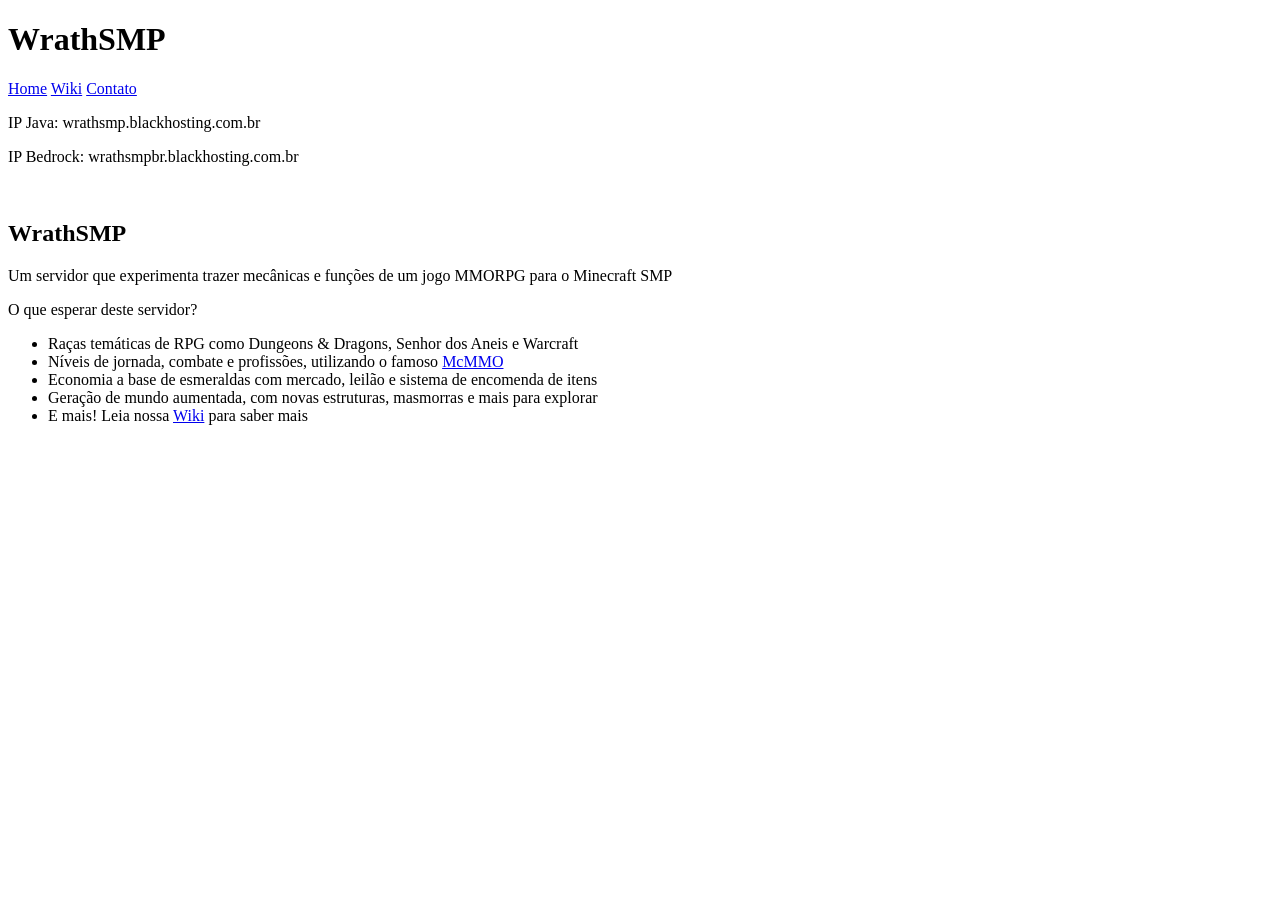
==== commit 3bb865ce: "work from ground up" ====
--- a/index.html
+++ b/index.html
@@ -1,582 +1,42 @@
 <!DOCTYPE html>
-<html lang="pt-BR">
+<html lang="pt">
 <head>
-  <meta charset="UTF-8">
-  <meta name="viewport" content="width=device-width, initial-scale=1">
-  <title>WrathSMP — Sobrevivência, progressão e lendas</title>
-  <meta name="description" content="WrathSMP é um servidor de Minecraft com jornada de níveis 1–60, Codex de descobertas, proteção de bases, túmulos, PvP opt-in e um mundo terraformado com mais de 40 biomas.">
-  <meta name="theme-color" content="#070708">
-  <meta property="og:type" content="website">
-  <meta property="og:title" content="WrathSMP — Sobrevivência, progressão e lendas">
-  <meta property="og:description" content="Suba do nível 1 ao 60, descubra 295 segredos no Codex e deixe sua marca em um mundo feito para durar.">
-  <meta property="og:image" content="assets/img/server-icon.png">
-  <link rel="icon" type="image/png" href="assets/img/server-icon.png">
-  <link rel="preconnect" href="https://fonts.googleapis.com">
-  <link rel="preconnect" href="https://fonts.gstatic.com" crossorigin>
-  <script>document.documentElement.classList.add('js');</script>
-  <link rel="stylesheet" href="style.css">
+    <meta charset="UTF-8">
+    <meta name="viewport" content="width=device-width, initial-scale=1.0">
+    <title>WrathSMP - Home</title>
 </head>
-<body class="page-home">
-  <a class="skip-link" href="#main">Pular para o conteúdo</a>
-
-  <header class="site-header" data-header>
-    <div class="container header-inner">
-      <a class="brand" href="index.html" aria-label="WrathSMP — início">
-        <span class="brand-mark" aria-hidden="true">
-          <svg viewBox="0 0 48 48" fill="none">
-            <path d="M24 3.5 42 10v12.4c0 9.7-7.4 16.5-18 21.1C13.4 38.9 6 32.1 6 22.4V10L24 3.5Z" stroke="currentColor" stroke-width="1.7"/>
-            <path d="M24 8.5 37 13.3v9c0 7-5.5 12.4-13 16.1-7.5-3.7-13-9.1-13-16.1v-9L24 8.5Z" fill="currentColor" fill-opacity=".08"/>
-            <path d="M15.5 17.5 19.5 31l4.5-7 4.5 7 4-13.5" stroke="currentColor" stroke-width="2.5" stroke-linecap="square" stroke-linejoin="miter"/>
-          </svg>
-        </span>
-        <span class="brand-copy">
-          <strong>WRATH<span>SMP</span></strong>
-          <small>SURVIVAL MULTIPLAYER</small>
-        </span>
-      </a>
-
-      <nav class="main-nav" id="mainNav" data-nav aria-label="Navegação principal">
-        <a class="nav-link is-active" href="index.html">Início</a>
-        <a class="nav-link" href="recursos.html">Recursos</a>
-        <a class="nav-link" href="recursos.html#progressao">Progressão</a>
-        <a class="nav-link" href="http://187.75.120.140:8123" target="_blank" rel="noopener" data-dynmap-link>
-          Mapa
-          <svg viewBox="0 0 24 24" fill="none" stroke="currentColor" stroke-width="1.8" aria-hidden="true"><path d="M7 17 17 7M8 7h9v9"/></svg>
-        </a>
-        <a class="nav-link nav-link-cta" href="#entrar">Entrar no servidor</a>
-      </nav>
-
-      <div class="header-actions">
-        <button class="ip-mini" type="button" data-copy-ip title="Copiar o IP do servidor">
-          <span class="ip-mini-dot" aria-hidden="true"></span>
-          <span class="ip-mini-text" data-ip>187.75.120.140</span>
-          <svg viewBox="0 0 24 24" fill="none" stroke="currentColor" stroke-width="1.8" aria-hidden="true"><rect x="9" y="9" width="11" height="11" rx="2"/><path d="M5 15H4a2 2 0 0 1-2-2V4a2 2 0 0 1 2-2h9a2 2 0 0 1 2 2v1"/></svg>
-        </button>
-        <a class="btn btn-primary btn-sm desktop-cta" href="#entrar">
-          Jogar agora
-          <svg viewBox="0 0 24 24" fill="none" stroke="currentColor" stroke-width="1.9" aria-hidden="true"><path d="M5 12h14M13 6l6 6-6 6"/></svg>
-        </a>
-        <button class="menu-toggle" type="button" aria-label="Abrir menu" aria-expanded="false" aria-controls="mainNav" data-menu-toggle>
-          <span></span><span></span><span></span>
-        </button>
-      </div>
-    </div>
-  </header>
-
-  <main id="main">
-    <!-- ================= HERO ================= -->
-    <section class="hero">
-      <div class="hero-ghost" aria-hidden="true">WRATHSMP</div>
-      <div class="hero-emblem" aria-hidden="true"></div>
-      <div class="hero-art" aria-hidden="true">
-        <span class="float-block fb-1"></span>
-        <span class="float-block fb-2"></span>
-        <span class="float-block fb-3"></span>
-        <span class="float-block fb-4"></span>
-        <span class="float-block fb-5"></span>
-      </div>
-
-      <div class="container hero-inner">
-        <div class="hero-badge">
-          <span class="dot" data-status-dot aria-hidden="true"></span>
-          <span data-status-label>Servidor online</span>
-          <span class="hero-badge-sep">/</span>
-          <span>Temporada 1</span>
+<body>
+    <header>
+        <h1>WrathSMP</h1>
+        <nav>
+            <a href="#">Home</a>
+            <a href="#">Wiki</a>
+            <a href="#">Contato</a>
+        </nav>
+        <div>
+            <p>IP Java: wrathsmp.blackhosting.com.br</p>
+            <p>IP Bedrock: wrathsmpbr.blackhosting.com.br</p>
         </div>
-
-        <h1 class="hero-title">
-          <span class="title-main">WRATH</span><span class="title-accent">SMP</span>
-        </h1>
-
-        <p class="hero-tagline">
-          Um mundo de sobrevivência feito para durar. Suba do <strong>nível 1 ao 60</strong>,
-          desvende <strong>295 segredos</strong> no Codex e construa uma história que seja só sua.
-        </p>
-
-        <div class="hero-actions">
-          <button class="ip-box" type="button" data-copy-ip title="Copiar o IP do servidor">
-            <span class="ip-box-copy">
-              <span class="ip-box-label">IP do servidor</span>
-              <span class="ip-box-value" data-ip>187.75.120.140</span>
-            </span>
-            <span class="ip-box-icon" aria-hidden="true">
-              <svg viewBox="0 0 24 24" fill="none" stroke="currentColor" stroke-width="2"><rect x="9" y="9" width="11" height="11" rx="2"/><path d="M5 15H4a2 2 0 0 1-2-2V4a2 2 0 0 1 2-2h9a2 2 0 0 1 2 2v1"/></svg>
-            </span>
-          </button>
-
-          <a class="btn btn-ghost" href="recursos.html">
-            Explorar recursos
-            <svg viewBox="0 0 24 24" fill="none" stroke="currentColor" stroke-width="1.8" aria-hidden="true"><path d="M5 12h14M13 6l6 6-6 6"/></svg>
-          </a>
+    </header>
+    <section>
+        <img src="#" alt="">
+        <div>
+            <h1>WrathSMP</h1>
+            <p>Um servidor que experimenta trazer mecânicas e funções de um jogo MMORPG para o Minecraft SMP</p>
         </div>
-
-        <div class="hero-meta">
-          <span><span class="dot" data-status-dot aria-hidden="true"></span><span data-status-label>Servidor online</span></span>
-          <span class="meta-sep">•</span>
-          <span>Java + Bedrock</span>
-          <span class="meta-sep">•</span>
-          <span>Minecraft 26.3</span>
-          <span class="meta-sep">•</span>
-          <span><span data-players>—</span> / <span data-max-players>20</span> online</span>
-        </div>
-      </div>
-
-      <div class="scroll-cue" aria-hidden="true">Role para explorar</div>
     </section>
-
-    <!-- ================= QUICK STATS ================= -->
-    <section class="container quick-stats" aria-label="Números do servidor">
-      <div class="stat">
-        <span class="stat-value"><span data-players>—</span><small> / <span data-max-players>20</span></small></span>
-        <span class="stat-label">Jogadores online</span>
-      </div>
-      <div class="stat">
-        <span class="stat-value">1<span class="stat-accent"> → </span>60</span>
-        <span class="stat-label">Jornada de níveis</span>
-      </div>
-      <div class="stat">
-        <span class="stat-value">295</span>
-        <span class="stat-label">Descobertas no Codex</span>
-      </div>
-      <div class="stat">
-        <span class="stat-value">300</span>
-        <span class="stat-label">Nível máximo de habilidade</span>
-      </div>
+    <section>
+        <p>O que esperar deste servidor?</p>
+        <ul>
+            <li>Raças temáticas de RPG como Dungeons & Dragons, Senhor dos Aneis e Warcraft</li>
+            <li>Níveis de jornada, combate e profissões, utilizando o famoso <a href="#" id="mcmmo">McMMO</a></li>
+            <li>Economia a base de esmeraldas com mercado, leilão e sistema de encomenda de itens</li>
+            <li>Geração de mundo aumentada, com novas estruturas, masmorras e mais para explorar</li>
+            <li>E mais! Leia nossa <a href="#">Wiki</a> para saber mais</li>
+        </ul>
     </section>
-
-    <!-- ================= ABOUT ================= -->
-    <section class="section about" id="sobre">
-      <div class="container split">
-        <div class="about-copy reveal">
-          <p class="eyebrow"><span class="eyebrow-line"></span> A experiência</p>
-          <h2>Não é só sobreviver.<br><em>É sobre evoluir.</em></h2>
-          <p class="lead">
-            WrathSMP mistura a liberdade do survival clássico com uma progressão própria:
-            cada passo conta, cada descoberta fica registrada e cada base tem uma história.
-          </p>
-          <p>
-            Existem três contadores de XP diferentes — a barra vanilla, as habilidades e a jornada
-            de níveis. Enquanto você joga, caça, minera e explora, o servidor acompanha tudo e
-            transforma o seu tempo em recompensas de verdade.
-          </p>
-
-          <ul class="check-list">
-            <li>Jornada com recompensas a cada nível</li>
-            <li>295 descobertas permanentes no Codex</li>
-            <li>Bases protegidas com energia</li>
-            <li>Mundo terraformado com 40+ biomas</li>
-            <li>Habilidades até o nível 300</li>
-            <li>PvP opt-in e combate escalado</li>
-          </ul>
-
-          <a class="text-link" href="recursos.html">
-            Ver o guia completo
-            <svg viewBox="0 0 24 24" fill="none" stroke="currentColor" stroke-width="1.9" aria-hidden="true"><path d="M5 12h14M13 6l6 6-6 6"/></svg>
-          </a>
-        </div>
-
-        <div class="journey-panel reveal" style="--delay: .12s">
-          <div class="panel-head">
-            <span>JORNADA DO JOGADOR</span>
-            <span class="tag">NÍVEL 1 → 60</span>
-          </div>
-
-          <div class="level-readout">
-            <strong>01</strong>
-            <span>/ 60</span>
-            <span class="level-max">O COMEÇO DE TUDO</span>
-          </div>
-
-          <div class="level-bar" aria-hidden="true"><span></span></div>
-          <div class="level-scale" aria-hidden="true">
-            <span>1</span><span>10</span><span>20</span><span>30</span><span>40</span><span>50</span><span>60</span>
-          </div>
-
-          <div class="milestones">
-            <div class="milestone">
-              <strong>NÍVEL 10</strong>
-              <span>O Nether se abre</span>
-            </div>
-            <div class="milestone">
-              <strong>NÍVEL 30</strong>
-              <span>O End se abre</span>
-            </div>
-            <div class="milestone">
-              <strong>NÍVEL 60</strong>
-              <span>Celebração global</span>
-            </div>
-          </div>
-
-          <div class="journey-note">
-            <svg viewBox="0 0 24 24" fill="none" stroke="currentColor" stroke-width="1.8" aria-hidden="true"><circle cx="12" cy="12" r="9"/><path d="M12 11v5M12 8h.01"/></svg>
-            <span>Todo nível cura e enche a fome por completo. Os primeiros sobem rápido; os últimos pedem mais tempo.</span>
-          </div>
-        </div>
-      </div>
-    </section>
-
-    <!-- ================= FEATURES ================= -->
-    <section class="section" id="recursos">
-      <div class="container">
-        <div class="section-heading reveal">
-          <p class="eyebrow"><span class="eyebrow-line"></span> O que te espera</p>
-          <h2>Muito além do<br><span class="outline">survival comum.</span></h2>
-          <p class="section-lead">
-            Sistemas pensados para recompensar quem joga, proteger quem constrói e dar
-            motivos novos para continuar explorando.
-          </p>
-        </div>
-
-        <div class="feature-grid">
-          <a class="feature-card reveal" href="recursos.html#progressao">
-            <span class="card-index">01</span>
-            <span class="icon-box" aria-hidden="true">
-              <svg viewBox="0 0 24 24" fill="none" stroke="currentColor" stroke-width="1.6"><path d="M4 19V5M4 19h16"/><path d="m7 15 3-4 3 2 4-6"/></svg>
-            </span>
-            <h3>Progressão 1 → 60</h3>
-            <p>Ganhe XP jogando, caçando, minerando e explorando. Cada nível rende itens, poções e acesso a novas dimensões.</p>
-            <div class="card-tags"><span>XP</span><span>Recompensas</span><span>Nether + End</span></div>
-            <span class="card-arrow" aria-hidden="true"><svg viewBox="0 0 24 24" fill="none" stroke="currentColor" stroke-width="2"><path d="M5 12h14M13 6l6 6-6 6"/></svg></span>
-          </a>
-
-          <a class="feature-card reveal" href="recursos.html#codex" style="--delay: .05s">
-            <span class="card-index">02</span>
-            <span class="icon-box" aria-hidden="true">
-              <svg viewBox="0 0 24 24" fill="none" stroke="currentColor" stroke-width="1.6"><path d="M12 6.5C10.5 4.8 8 4 4.5 4v15c3.5 0 6 .8 7.5 2.5 1.5-1.7 4-2.5 7.5-2.5V4C16 4 13.5 4.8 12 6.5Z"/><path d="M12 6.5v15"/></svg>
-            </span>
-            <h3>Codex de descobertas</h3>
-            <p>295 páginas de lore para desbloquear. Monstros, biomas, relíquias, discos, poções e muito mais — cada uma vale XP.</p>
-            <div class="card-tags"><span>295 entradas</span><span>Lore</span><span>XP</span></div>
-            <span class="card-arrow" aria-hidden="true"><svg viewBox="0 0 24 24" fill="none" stroke="currentColor" stroke-width="2"><path d="M5 12h14M13 6l6 6-6 6"/></svg></span>
-          </a>
-
-          <a class="feature-card reveal" href="recursos.html#base-itens" style="--delay: .1s">
-            <span class="card-index">03</span>
-            <span class="icon-box" aria-hidden="true">
-              <svg viewBox="0 0 24 24" fill="none" stroke="currentColor" stroke-width="1.6"><path d="M12 3 20 6v5c0 5-3.4 8.4-8 10-4.6-1.6-8-5-8-10V6l8-3Z"/><path d="m9 12 2 2 4-4"/></svg>
-            </span>
-            <h3>Bases protegidas</h3>
-            <p>Reivindique chunks, convide amigos e mantenha tudo seguro com permissões finas e uma powercell que alimenta sua base.</p>
-            <div class="card-tags"><span>20 chunks</span><span>Energia</span><span>Permissões</span></div>
-            <span class="card-arrow" aria-hidden="true"><svg viewBox="0 0 24 24" fill="none" stroke="currentColor" stroke-width="2"><path d="M5 12h14M13 6l6 6-6 6"/></svg></span>
-          </a>
-
-          <a class="feature-card reveal" href="recursos.html#tumulos" style="--delay: .15s">
-            <span class="card-index">04</span>
-            <span class="icon-box" aria-hidden="true">
-              <svg viewBox="0 0 24 24" fill="none" stroke="currentColor" stroke-width="1.6"><path d="M6 21V11a6 6 0 0 1 12 0v10"/><path d="M4 21h16M12 8v6M9 11h6"/></svg>
-            </span>
-            <h3>Túmulos seguros</h3>
-            <p>Morreu? Seus itens e 70% do XP ficam em um túmulo no local, com proteção, holograma e uma bússola para encontrar o caminho.</p>
-            <div class="card-tags"><span>70% do XP</span><span>3 horas</span><span>Bússola</span></div>
-            <span class="card-arrow" aria-hidden="true"><svg viewBox="0 0 24 24" fill="none" stroke="currentColor" stroke-width="2"><path d="M5 12h14M13 6l6 6-6 6"/></svg></span>
-          </a>
-
-          <a class="feature-card reveal" href="recursos.html#combate" style="--delay: .2s">
-            <span class="card-index">05</span>
-            <span class="icon-box" aria-hidden="true">
-              <svg viewBox="0 0 24 24" fill="none" stroke="currentColor" stroke-width="1.6"><path d="m14 4 6-2-2 6L9 17l-3 1 1-3 7-11Z"/><path d="m5 15 4 4M3 21l3-3"/></svg>
-            </span>
-            <h3>Combate & PvP opt-in</h3>
-            <p>Dragão do End escalado, PvP desligado por padrão, recompensas por trim, cabeças de mobs e ovos de spawn raros.</p>
-            <div class="card-tags"><span>PvP opcional</span><span>Boss</span><span>Trims</span></div>
-            <span class="card-arrow" aria-hidden="true"><svg viewBox="0 0 24 24" fill="none" stroke="currentColor" stroke-width="2"><path d="M5 12h14M13 6l6 6-6 6"/></svg></span>
-          </a>
-
-          <a class="feature-card reveal" href="recursos.html#mundo" style="--delay: .25s">
-            <span class="card-index">06</span>
-            <span class="icon-box" aria-hidden="true">
-              <svg viewBox="0 0 24 24" fill="none" stroke="currentColor" stroke-width="1.6"><circle cx="12" cy="12" r="9"/><path d="m16 8-2.4 5.6L8 16l2.4-5.6L16 8Z"/></svg>
-            </span>
-            <h3>Mundo terraformado</h3>
-            <p>Mais de 40 biomas, estruturas próprias, cavernas especiais, tesouros que surgem perto de você e um mapa 3D no navegador.</p>
-            <div class="card-tags"><span>40+ biomas</span><span>Tesouros</span><span>Dynmap</span></div>
-            <span class="card-arrow" aria-hidden="true"><svg viewBox="0 0 24 24" fill="none" stroke="currentColor" stroke-width="2"><path d="M5 12h14M13 6l6 6-6 6"/></svg></span>
-          </a>
-        </div>
-      </div>
-    </section>
-
-    <!-- ================= CODEX ================= -->
-    <section class="section codex-section" id="codex">
-      <div class="container codex-layout">
-        <div class="codex-copy reveal">
-          <p class="eyebrow"><span class="eyebrow-line"></span> Codex</p>
-          <h2>Um compêndio<br><em>escrito por você.</em></h2>
-          <p>
-            Abra o Codex com <span class="command">/codex</span> e transforme cada encontro em uma
-            página permanente de lore. Derrote monstros, domestique animais, visite biomas, pesque
-            tesouros e suba suas habilidades para completar as 13 categorias.
-          </p>
-          <p>
-            Descobertas bloqueadas aparecem como <strong>??</strong>. Quando você encontra algo novo,
-            o banner <strong>“CÓDICE ATUALIZADO”</strong> aparece e o XP cai na sua jornada.
-          </p>
-
-          <div class="codex-facts">
-            <div class="fact"><strong>295</strong><span>descobertas</span></div>
-            <div class="fact"><strong>13</strong><span>categorias</span></div>
-            <div class="fact"><strong>+35k</strong><span>XP ao completar</span></div>
-          </div>
-
-          <a class="text-link" href="recursos.html#codex">
-            Abrir o Codex completo
-            <svg viewBox="0 0 24 24" fill="none" stroke="currentColor" stroke-width="1.9" aria-hidden="true"><path d="M5 12h14M13 6l6 6-6 6"/></svg>
-          </a>
-        </div>
-
-        <div class="codex-window reveal" style="--delay: .1s" aria-label="Prévia visual do Codex">
-          <div class="codex-titlebar" aria-hidden="true">
-            <span class="window-dot"></span><span class="window-dot"></span><span class="window-dot"></span>
-            <span>CODEX / DESCOBERTAS</span>
-          </div>
-          <div class="codex-body">
-            <div class="codex-hero">
-              <div class="codex-total">295 <small>ENTRADAS</small></div>
-              <div class="codex-hero-label">Sua coleção de lore começa com uma única descoberta</div>
-            </div>
-
-            <div class="codex-list">
-              <div class="codex-row" style="--row-color:#b492ff;--w:82%"><i></i><span>Monstros</span><b>27 / 33</b><span class="bar"><span></span></span></div>
-              <div class="codex-row" style="--row-color:#7ee787;--w:64%"><i></i><span>Vida Selvagem</span><b>24 / 37</b><span class="bar"><span></span></span></div>
-              <div class="codex-row" style="--row-color:#ef5b4c;--w:44%"><i></i><span>Lendas & Monstruosidades</span><b>4 / 9</b><span class="bar"><span></span></span></div>
-              <div class="codex-row" style="--row-color:#74b87a;--w:71%"><i></i><span>Biomas</span><b>34 / 48</b><span class="bar"><span></span></span></div>
-              <div class="codex-row" style="--row-color:#7cb8ff;--w:58%"><i></i><span>Relíquias</span><b>14 / 24</b><span class="bar"><span></span></span></div>
-              <div class="codex-row" style="--row-color:#f6c453;--w:90%"><i></i><span>Música</span><b>17 / 19</b><span class="bar"><span></span></span></div>
-            </div>
-
-            <div class="codex-banner">
-              <span>CÓDICE ATUALIZADO</span>
-              <small>+1.000 XP DE JORNADA</small>
-            </div>
-          </div>
-        </div>
-      </div>
-    </section>
-
-    <!-- ================= WORLD ================= -->
-    <section class="section" id="mundo">
-      <div class="container">
-        <div class="section-heading reveal">
-          <p class="eyebrow"><span class="eyebrow-line"></span> O mundo</p>
-          <h2>Um mundo que<br><em>vale a pena explorar.</em></h2>
-          <p class="section-lead">
-            Terreno gerado à mão, estruturas próprias e tesouros que aparecem perto de jogadores
-            ativos. Não é só um mapa: é um lugar cheio de coisas para descobrir.
-          </p>
-        </div>
-
-        <div class="world-grid">
-          <article class="world-card reveal">
-            <div class="world-top">
-              <div class="world-coords">
-                <span>OVERWORLD</span>
-                <span>40+ BIOMAS</span>
-                <span>ESTRUTURAS PRÓPRIAS</span>
-              </div>
-              <div class="compass" aria-hidden="true"></div>
-            </div>
-            <div class="world-bottom">
-              <h3>Montanhas pintadas,<br><em>cavernas de cogumelo.</em></h3>
-              <p>
-                Vilas, pirâmides, mansões, cidades antigas, câmaras de prova, catacumbas,
-                naufrágios e acampamentos abandonados espalhados por um terreno que não segue
-                o padrão vanilla.
-              </p>
-            </div>
-          </article>
-
-          <div class="dimension-list">
-            <article class="dimension-card reveal" style="--dim-color:#ff8b54;--delay:.05s">
-              <div class="dimension-level">10<small>NÍVEL</small></div>
-              <div class="dimension-copy">
-                <h3>Nether</h3>
-                <p>Abra o portal ao alcançar o nível 10 e encare o inferno.</p>
-              </div>
-            </article>
-
-            <article class="dimension-card reveal" style="--dim-color:#b492ff;--delay:.1s">
-              <div class="dimension-level">30<small>NÍVEL</small></div>
-              <div class="dimension-copy">
-                <h3>End</h3>
-                <p>Cidades do End, elytras e o dragão escalado esperam por você.</p>
-              </div>
-            </article>
-
-            <article class="dimension-card reveal" style="--dim-color:#7cb8ff;--delay:.15s">
-              <div class="dimension-level">60<small>NÍVEL</small></div>
-              <div class="dimension-copy">
-                <h3>Sift <span class="tag">EM BREVE</span></h3>
-                <p>A próxima dimensão. O nível máximo abre a última porta.</p>
-              </div>
-            </article>
-          </div>
-        </div>
-      </div>
-    </section>
-
-    <!-- ================= BASES / QOL ================= -->
-    <section class="section section-tight" id="base">
-      <div class="container">
-        <div class="bento">
-          <article class="bento-card reveal">
-            <span class="icon-box" aria-hidden="true">
-              <svg viewBox="0 0 24 24" fill="none" stroke="currentColor" stroke-width="1.6"><path d="M12 3 20 6v5c0 5-3.4 8.4-8 10-4.6-1.6-8-5-8-10V6l8-3Z"/><path d="M9 12h6M12 9v6"/></svg>
-            </span>
-            <h3>Sua base, suas regras.</h3>
-            <p>
-              Reivindique o chunk onde está com <span class="command">/c</span>. Os chunks precisam
-              se tocar. Convide membros, defina permissões e monte uma powercell para manter a
-              energia fluindo.
-            </p>
-
-            <div class="bento-stats">
-              <div class="bento-stat"><strong>20</strong><span>chunks por base</span></div>
-              <div class="bento-stat"><strong>2</strong><span>regiões</span></div>
-              <div class="bento-stat"><strong>24h</strong><span>energia inicial</span></div>
-            </div>
-
-            <ul class="check-list">
-              <li>Permissões para dono, membro e visitante</li>
-              <li>PVP, redstone, portas, trocas, fogo e TNT</li>
-              <li>Auditoria de ações e bossbar de energia</li>
-            </ul>
-
-            <a class="text-link" href="recursos.html#base-itens">
-              Ver proteção de bases
-              <svg viewBox="0 0 24 24" fill="none" stroke="currentColor" stroke-width="1.9" aria-hidden="true"><path d="M5 12h14M13 6l6 6-6 6"/></svg>
-            </a>
-          </article>
-
-          <article class="bento-card qol-card reveal" style="--delay:.08s">
-            <span class="icon-box" aria-hidden="true">
-              <svg viewBox="0 0 24 24" fill="none" stroke="currentColor" stroke-width="1.6"><path d="m12 3 1.8 5.2L19 10l-5.2 1.8L12 17l-1.8-5.2L5 10l5.2-1.8L12 3Z"/><path d="m19 16 .8 2.2L22 19l-2.2.8L19 22l-.8-2.2L16 19l2.2-.8L19 16Z"/></svg>
-            </span>
-            <h3>Qualidade de vida<br>de verdade.</h3>
-            <p>
-              Bigornas sem limite de 40 níveis, reciclagem de equipamentos, mineração em cadeia,
-              agricultura offline, luz dinâmica e dezenas de pequenos ajustes que fazem diferença.
-            </p>
-
-            <ul class="check-list">
-              <li>Mochilas de 27 slots e waystones</li>
-              <li>Bússola de explorador para 9 estruturas</li>
-              <li>Reciclagem com 40% a 80% de retorno</li>
-              <li>Túmulos, votação de sono e poses</li>
-            </ul>
-
-            <a class="text-link" href="recursos.html#qol">
-              Explorar qualidade de vida
-              <svg viewBox="0 0 24 24" fill="none" stroke="currentColor" stroke-width="1.9" aria-hidden="true"><path d="M5 12h14M13 6l6 6-6 6"/></svg>
-            </a>
-          </article>
-        </div>
-      </div>
-    </section>
-
-    <!-- ================= JOIN ================= -->
-    <section class="section join" id="entrar">
-      <div class="container">
-        <div class="join-panel reveal">
-          <p class="eyebrow"><span class="eyebrow-line"></span> O próximo capítulo é seu</p>
-          <h2>Pronto para deixar<br><em>sua marca?</em></h2>
-          <p>
-            Copie o IP, entre no servidor e comece sua jornada. Não existe um jeito certo de jogar —
-            só o seu.
-          </p>
-
-          <div class="join-actions">
-            <button class="ip-box" type="button" data-copy-ip title="Copiar o IP do servidor">
-              <span class="ip-box-copy">
-                <span class="ip-box-label">IP do servidor</span>
-                <span class="ip-box-value" data-ip>187.75.120.140</span>
-              </span>
-              <span class="ip-box-icon" aria-hidden="true">
-                <svg viewBox="0 0 24 24" fill="none" stroke="currentColor" stroke-width="2"><rect x="9" y="9" width="11" height="11" rx="2"/><path d="M5 15H4a2 2 0 0 1-2-2V4a2 2 0 0 1 2-2h9a2 2 0 0 1 2 2v1"/></svg>
-              </span>
-            </button>
-
-            <a class="btn btn-ghost" href="recursos.html">
-              Ler o guia do jogador
-              <svg viewBox="0 0 24 24" fill="none" stroke="currentColor" stroke-width="1.8" aria-hidden="true"><path d="M5 12h14M13 6l6 6-6 6"/></svg>
-            </a>
-          </div>
-
-          <div class="join-steps">
-            <span><b>01</b> Abra o Minecraft</span>
-            <span><b>02</b> Adicione o servidor</span>
-            <span><b>03</b> Entre e sobreviva</span>
-          </div>
-        </div>
-      </div>
-    </section>
-  </main>
-
-  <footer class="site-footer">
-    <div class="container">
-      <div class="footer-top">
-        <div class="footer-brand">
-          <a class="brand" href="index.html" aria-label="WrathSMP — início">
-            <span class="brand-mark" aria-hidden="true">
-              <svg viewBox="0 0 48 48" fill="none">
-                <path d="M24 3.5 42 10v12.4c0 9.7-7.4 16.5-18 21.1C13.4 38.9 6 32.1 6 22.4V10L24 3.5Z" stroke="currentColor" stroke-width="1.7"/>
-                <path d="M24 8.5 37 13.3v9c0 7-5.5 12.4-13 16.1-7.5-3.7-13-9.1-13-16.1v-9L24 8.5Z" fill="currentColor" fill-opacity=".08"/>
-                <path d="M15.5 17.5 19.5 31l4.5-7 4.5 7 4-13.5" stroke="currentColor" stroke-width="2.5" stroke-linecap="square" stroke-linejoin="miter"/>
-              </svg>
-            </span>
-            <span class="brand-copy">
-              <strong>WRATH<span>SMP</span></strong>
-              <small>SURVIVAL MULTIPLAYER</small>
-            </span>
-          </a>
-          <p>
-            Um servidor de sobrevivência com progressão própria, descobertas permanentes e
-            espaço para construir a sua história.
-          </p>
-          <span class="footer-note"><span class="dot" data-status-dot aria-hidden="true"></span><span data-status-label>Servidor online</span></span>
-        </div>
-
-        <div class="footer-col">
-          <h4>Navegação</h4>
-          <a href="index.html">Início</a>
-          <a href="recursos.html">Recursos</a>
-          <a href="recursos.html#progressao">Progressão</a>
-          <a href="http://187.75.120.140:8123" target="_blank" rel="noopener" data-dynmap-link>Mapa 3D</a>
-        </div>
-
-        <div class="footer-col">
-          <h4>Guia do jogador</h4>
-          <a href="recursos.html#codex">Codex</a>
-          <a href="recursos.html#base-itens">Bases & itens</a>
-          <a href="recursos.html#tumulos">Túmulos</a>
-          <a href="recursos.html#comandos">Comandos</a>
-        </div>
-
-        <div class="footer-col">
-          <h4>Servidor</h4>
-          <button class="footer-ip" type="button" data-copy-ip><span data-ip>187.75.120.140</span> · copiar</button>
-          <a href="http://187.75.120.140:8123" target="_blank" rel="noopener" data-dynmap-link>Dynmap</a>
-          <span style="display:block;color:var(--muted);font-size:12.5px;margin-bottom:10px;">Minecraft 26.3</span>
-          <span style="display:block;color:var(--muted);font-size:12.5px;">Java + Bedrock</span>
-        </div>
-      </div>
-
-      <div class="footer-bottom">
-        <span>© <span data-year>2026</span> WrathSMP. Todos os direitos reservados.</span>
-        <span class="status"><span class="dot" data-status-dot aria-hidden="true"></span><span data-status-label>Servidor online</span> · <span data-players>—</span>/<span data-max-players>20</span> jogadores</span>
-      </div>
-    </div>
-  </footer>
-
-  <div class="toast" role="status" aria-live="polite" data-toast>
-    <svg viewBox="0 0 24 24" fill="none" stroke="currentColor" stroke-width="2" aria-hidden="true"><path d="m5 12 4 4L19 6"/></svg>
-    <span data-toast-text>IP copiado!</span>
-  </div>
-
-  <button class="back-to-top" type="button" aria-label="Voltar ao topo" data-back-to-top>
-    <svg viewBox="0 0 24 24" fill="none" stroke="currentColor" stroke-width="1.9" aria-hidden="true"><path d="M12 19V5M6 11l6-6 6 6"/></svg>
-  </button>
-
-  <script src="main.js"></script>
+    <footer>
+        
+    </footer>
 </body>
-</html>
+</html>
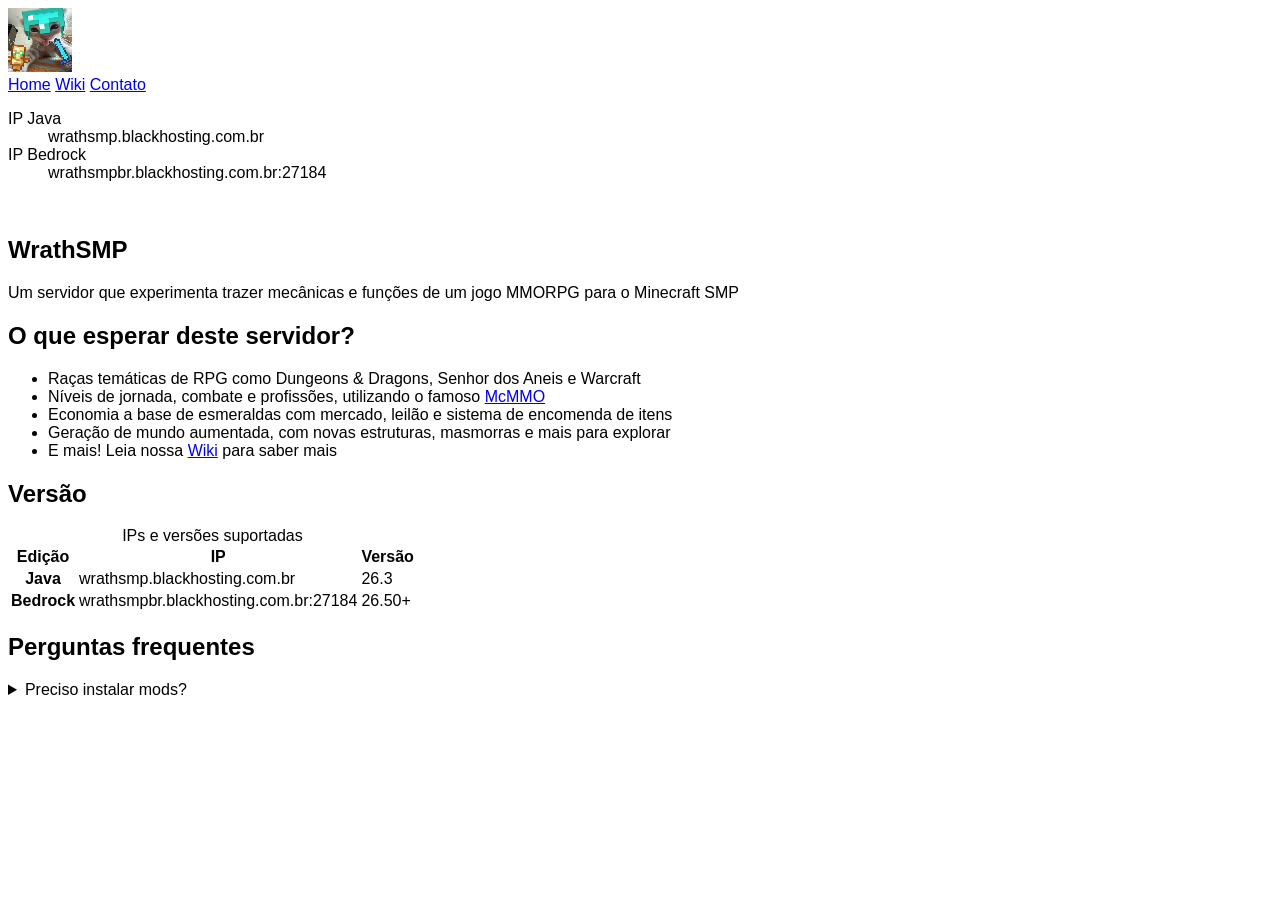
==== commit 4f6834e8: "progress" ====
--- a/index.html
+++ b/index.html
@@ -1,42 +1,83 @@
 <!DOCTYPE html>
-<html lang="pt">
+<html lang="pt-BR">
 <head>
     <meta charset="UTF-8">
     <meta name="viewport" content="width=device-width, initial-scale=1.0">
+    <meta name="description" content="Servidor Minecraft SMP com mecânicas de MMORPG, raças, níveis e economia.">
     <title>WrathSMP - Home</title>
+    <link rel="icon" href="assets/img/server-icon.png">
+    <link rel="stylesheet" href="style.css">
 </head>
 <body>
     <header>
-        <h1>WrathSMP</h1>
-        <nav>
+        <img src="assets/img/server-icon.png" alt="">
+        <nav aria-label="Navegação principal">
             <a href="#">Home</a>
             <a href="#">Wiki</a>
             <a href="#">Contato</a>
         </nav>
         <div>
-            <p>IP Java: wrathsmp.blackhosting.com.br</p>
-            <p>IP Bedrock: wrathsmpbr.blackhosting.com.br</p>
+            <dl>
+            <dt>IP Java</dt>
+            <dd><code>wrathsmp.blackhosting.com.br</code></dd>
+            <dt>IP Bedrock</dt>
+            <dd><code>wrathsmpbr.blackhosting.com.br:27184</code></dd>
+            </dl>
         </div>
     </header>
-    <section>
-        <img src="#" alt="">
-        <div>
-            <h1>WrathSMP</h1>
-            <p>Um servidor que experimenta trazer mecânicas e funções de um jogo MMORPG para o Minecraft SMP</p>
-        </div>
-    </section>
-    <section>
-        <p>O que esperar deste servidor?</p>
-        <ul>
-            <li>Raças temáticas de RPG como Dungeons & Dragons, Senhor dos Aneis e Warcraft</li>
-            <li>Níveis de jornada, combate e profissões, utilizando o famoso <a href="#" id="mcmmo">McMMO</a></li>
-            <li>Economia a base de esmeraldas com mercado, leilão e sistema de encomenda de itens</li>
-            <li>Geração de mundo aumentada, com novas estruturas, masmorras e mais para explorar</li>
-            <li>E mais! Leia nossa <a href="#">Wiki</a> para saber mais</li>
-        </ul>
-    </section>
+    <main id="content">
+        <section id="titulo">
+            <img src="#" alt="">
+            <div>
+                <h1>WrathSMP</h1>
+                <p>Um servidor que experimenta trazer mecânicas e funções de um jogo MMORPG para o Minecraft SMP</p>
+            </div>
+        </section>
+        <section id="sobre">
+            <h2>O que esperar deste servidor?</h2>
+            <ul>
+                <li>Raças temáticas de RPG como Dungeons & Dragons, Senhor dos Aneis e Warcraft</li>
+                <li>Níveis de jornada, combate e profissões, utilizando o famoso <a href="#" id="mcmmo">McMMO</a></li>
+                <li>Economia a base de esmeraldas com mercado, leilão e sistema de encomenda de itens</li>
+                <li>Geração de mundo aumentada, com novas estruturas, masmorras e mais para explorar</li>
+                <li>E mais! Leia nossa <a href="#">Wiki</a> para saber mais</li>
+            </ul>
+        </section>
+        <section id="versoes">
+            <h2>Versão</h2>
+            <table>
+                <caption>IPs e versões suportadas</caption>
+                <thead>
+                    <tr>
+                        <th scope="col">Edição</th>
+                        <th scope="col">IP</th>
+                        <th scope="col">Versão</th>
+                    </tr>
+                </thead>
+                <tbody>
+                    <tr>
+                        <th scope="row">Java</th>
+                        <td>wrathsmp.blackhosting.com.br</td>
+                        <td>26.3</td>
+                    </tr>
+                    <tr>
+                        <th scope="row">Bedrock</th>
+                        <td>wrathsmpbr.blackhosting.com.br:27184</td>
+                        <td>26.50+</td>
+                    </tr>
+                </tbody>
+            </table>
+        </section>
+        <section id="faq">
+            <h2>Perguntas frequentes</h2>
+            <details>
+                <summary>Preciso instalar mods?</summary>
+                <p>Não, o servidor apenas utiliza plugins e resourcepacks, tudo é gerênciado pelo servidor. É só sentrar e jogar!</p>
+            </details>
+        </section>
+    </main>
     <footer>
-        
+
     </footer>
 </body>
 </html>
--- a/style.css
+++ b/style.css
@@ -0,0 +1,7 @@
+:root {
+
+}
+
+* {
+    font-family: Arial, Helvetica, sans-serif;
+}
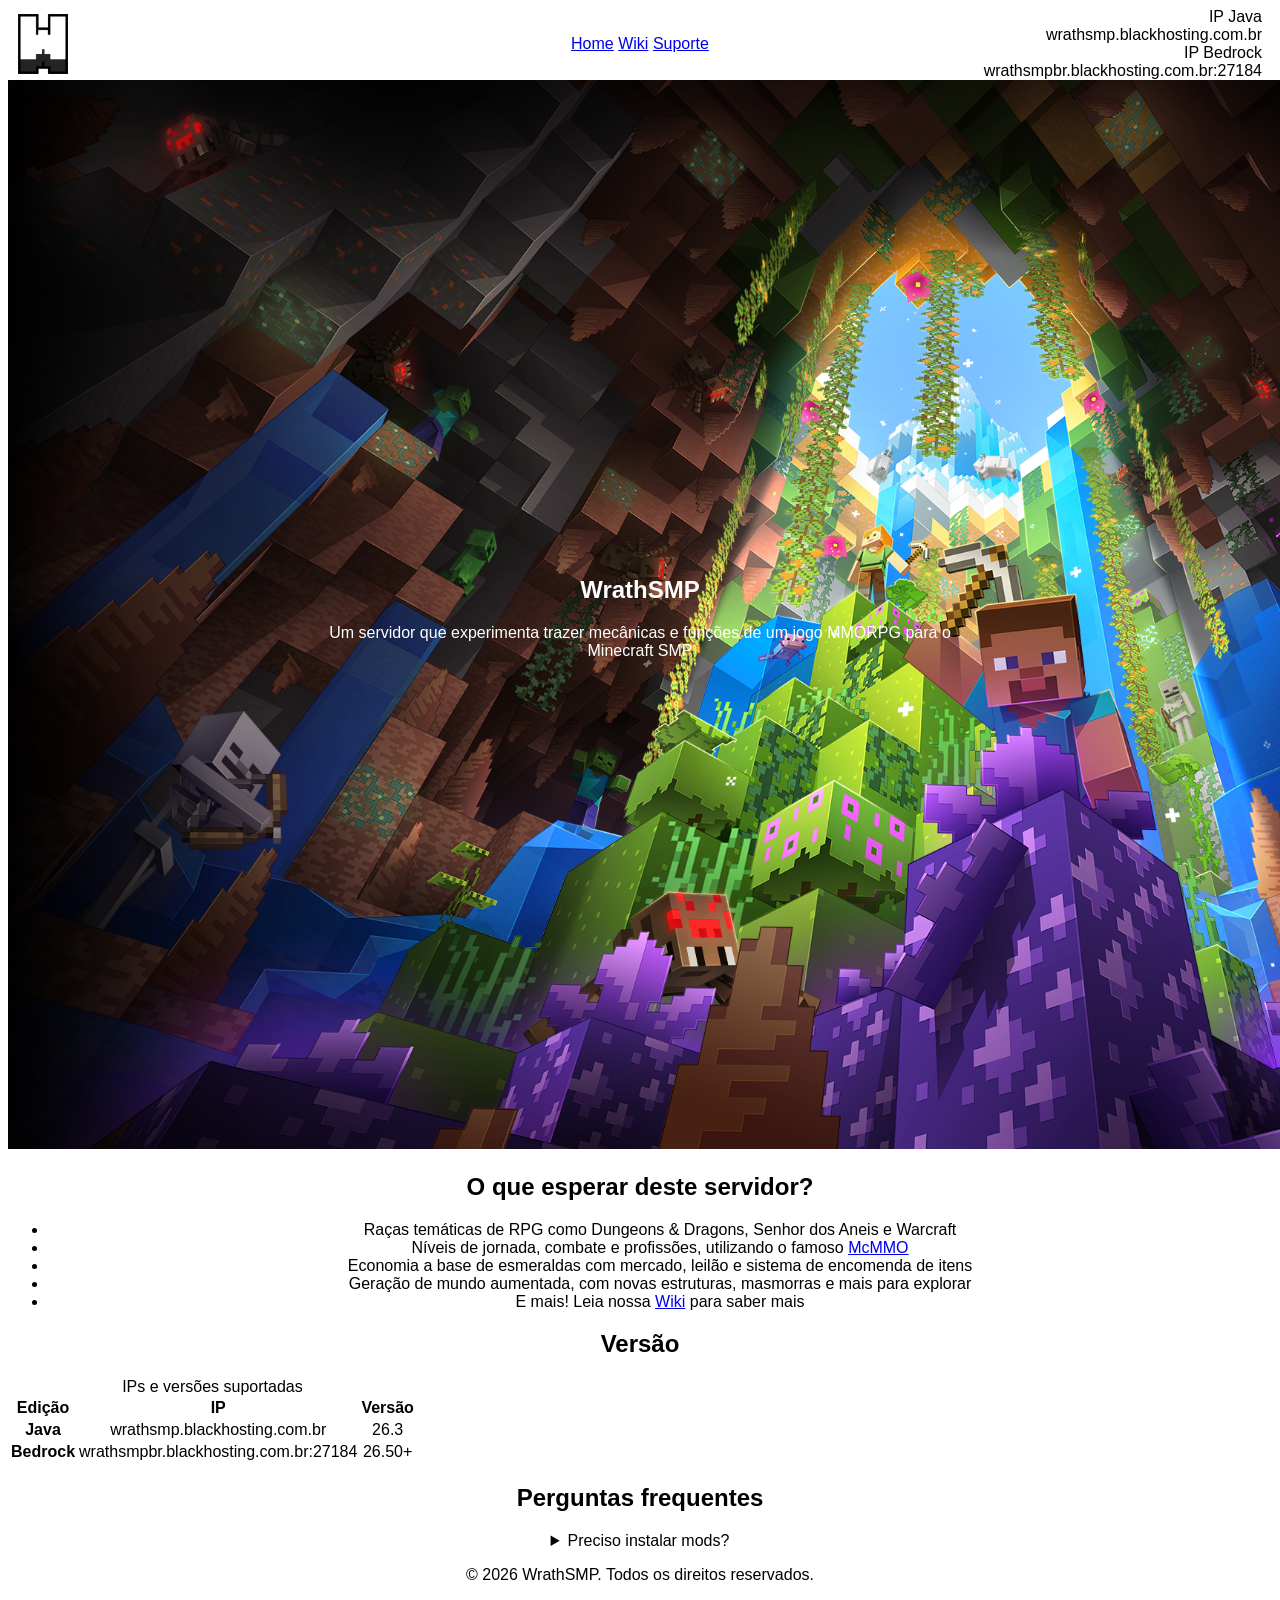
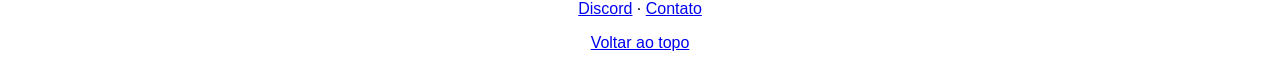
==== commit dab25ba1: "progress" ====
--- a/index.html
+++ b/index.html
@@ -5,18 +5,18 @@
     <meta name="viewport" content="width=device-width, initial-scale=1.0">
     <meta name="description" content="Servidor Minecraft SMP com mecânicas de MMORPG, raças, níveis e economia.">
     <title>WrathSMP - Home</title>
-    <link rel="icon" href="assets/img/server-icon.png">
+    <link rel="icon" href="assets/img/wrathsmp_icon.png">
     <link rel="stylesheet" href="style.css">
 </head>
 <body>
-    <header>
-        <img src="assets/img/server-icon.png" alt="">
-        <nav aria-label="Navegação principal">
+    <header id="top">
+        <img src="assets/img/wrathsmp_logo_W.png" alt="" id="logo">
+        <nav id="topbar">
             <a href="#">Home</a>
             <a href="#">Wiki</a>
-            <a href="#">Contato</a>
+            <a href="#">Suporte</a>
         </nav>
-        <div>
+        <div id="ips">
             <dl>
             <dt>IP Java</dt>
             <dd><code>wrathsmp.blackhosting.com.br</code></dd>
@@ -26,9 +26,9 @@
         </div>
     </header>
     <main id="content">
-        <section id="titulo">
-            <img src="#" alt="">
-            <div>
+        <section id="titlesec">
+            <img src="assets/img/background.png" alt="" id="backgroundimg">
+            <div id="title">
                 <h1>WrathSMP</h1>
                 <p>Um servidor que experimenta trazer mecânicas e funções de um jogo MMORPG para o Minecraft SMP</p>
             </div>
@@ -72,12 +72,15 @@
             <h2>Perguntas frequentes</h2>
             <details>
                 <summary>Preciso instalar mods?</summary>
-                <p>Não, o servidor apenas utiliza plugins e resourcepacks, tudo é gerênciado pelo servidor. É só sentrar e jogar!</p>
+                <p>Não, o servidor apenas utiliza plugins e resourcepacks, tudo é gerênciado pelo servidor. É só entrar e jogar!</p>
             </details>
         </section>
     </main>
-    <footer>
-
+    <footer id="bottom">
+        <p>&copy; 2026 WrathSMP. Todos os direitos reservados.</p>
+        <p><a href="SEU_LINK_DO_DISCORD">Discord</a> &middot;
+        <a href="mailto:SEU_EMAIL@EXEMPLO.COM">Contato</a></p>
+        <p><a href="#top">Voltar ao topo</a></p>
     </footer>
 </body>
 </html>
--- a/style.css
+++ b/style.css
@@ -4,4 +4,59 @@
 
 * {
     font-family: Arial, Helvetica, sans-serif;
+}
+
+#top {
+    display: grid;
+    grid-template-columns: 1fr auto 1fr;
+    align-items: center;
+    gap: 16px;
+    padding: 0px 10px;
+}
+
+#logo {
+    max-width: 50px;
+    height: auto;
+}
+
+#topbar {
+    padding-left: 50px;
+    padding-right: 50px;
+    text-align: center;
+}
+
+#ips {
+    justify-self: end;
+    text-align: right;
+}
+
+#ips dl,
+#ips dd {
+    margin: 0;
+}
+
+#titlesec {
+    position: relative;
+}
+
+#backgroundimg {
+    max-width: 1900px;
+    margin: 0;
+}
+
+#title {
+    position: absolute;
+    top: 50%;
+    left: 50%;
+    transform: translate(-50%, -50%);
+    text-align: center;
+    color: white;
+}
+#content {
+    justify-content: center;
+    text-align: center;
+}
+
+#bottom {
+    text-align: center;
 }
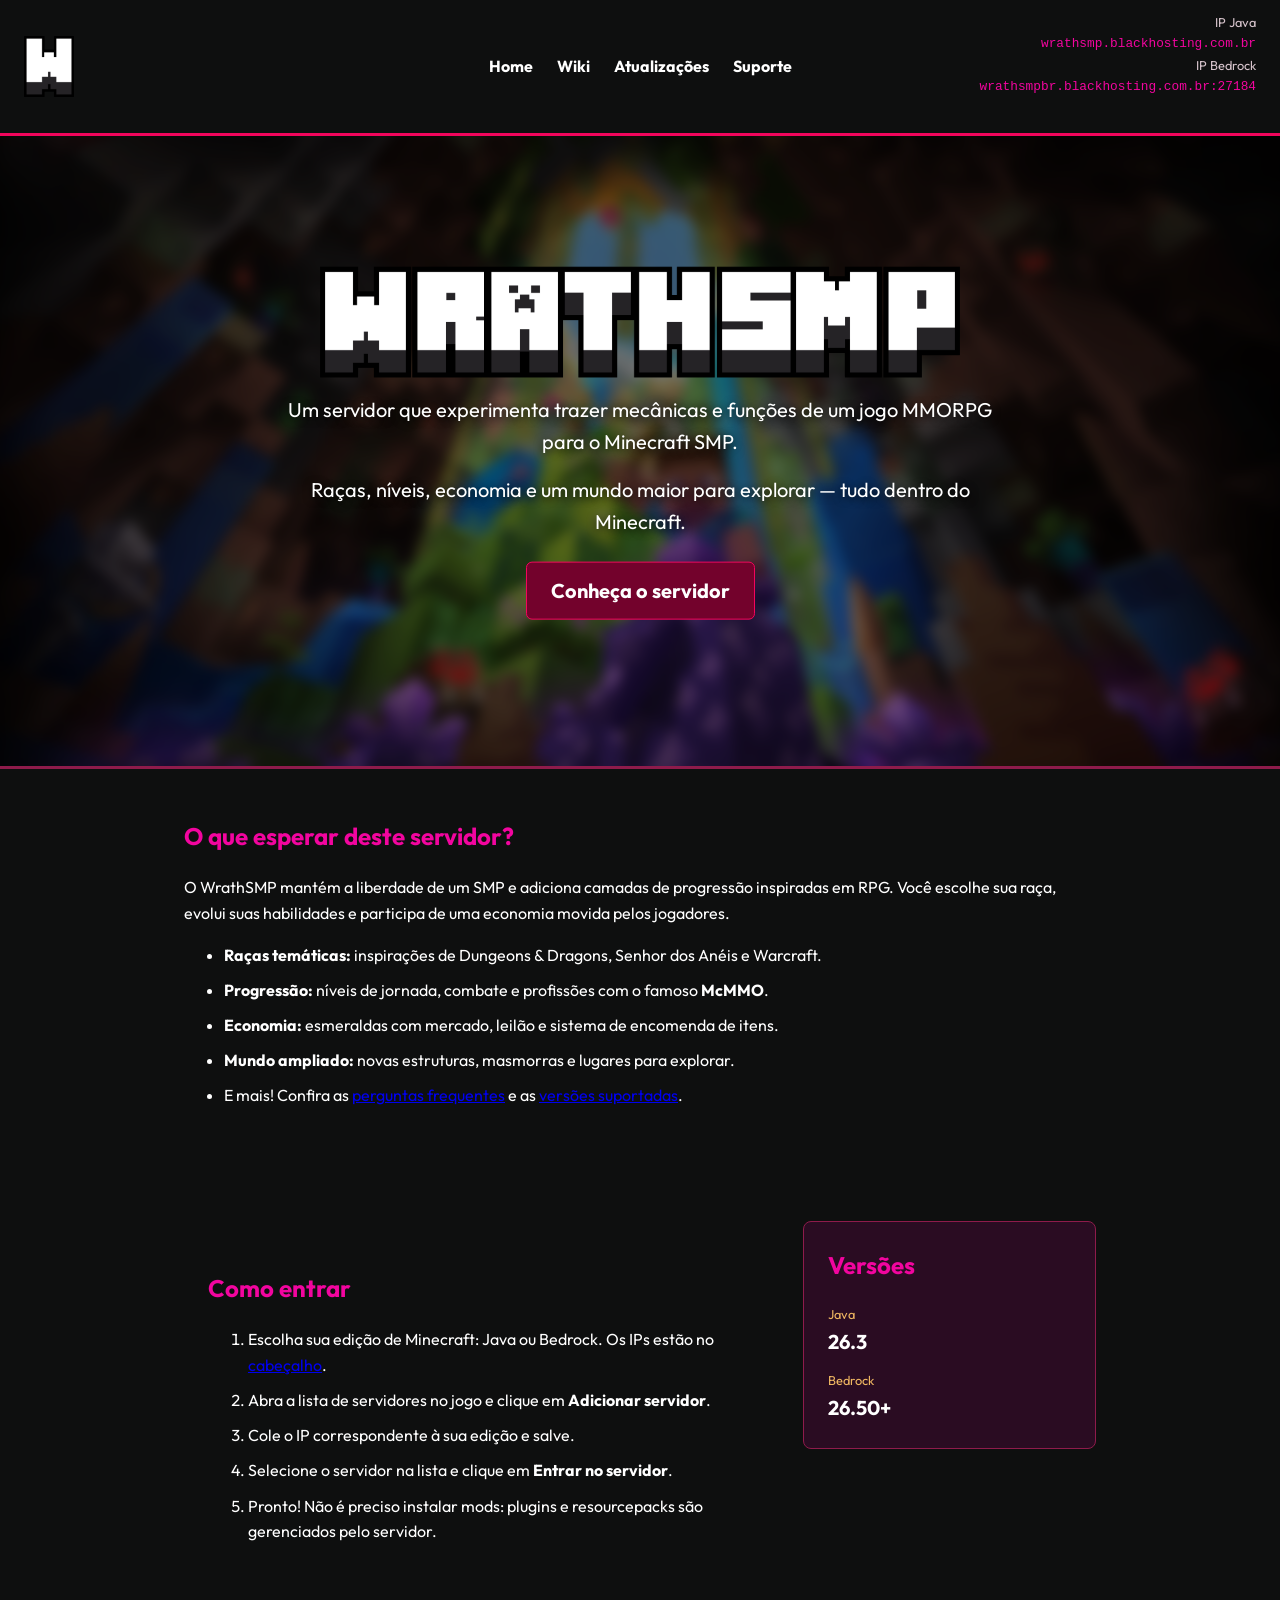
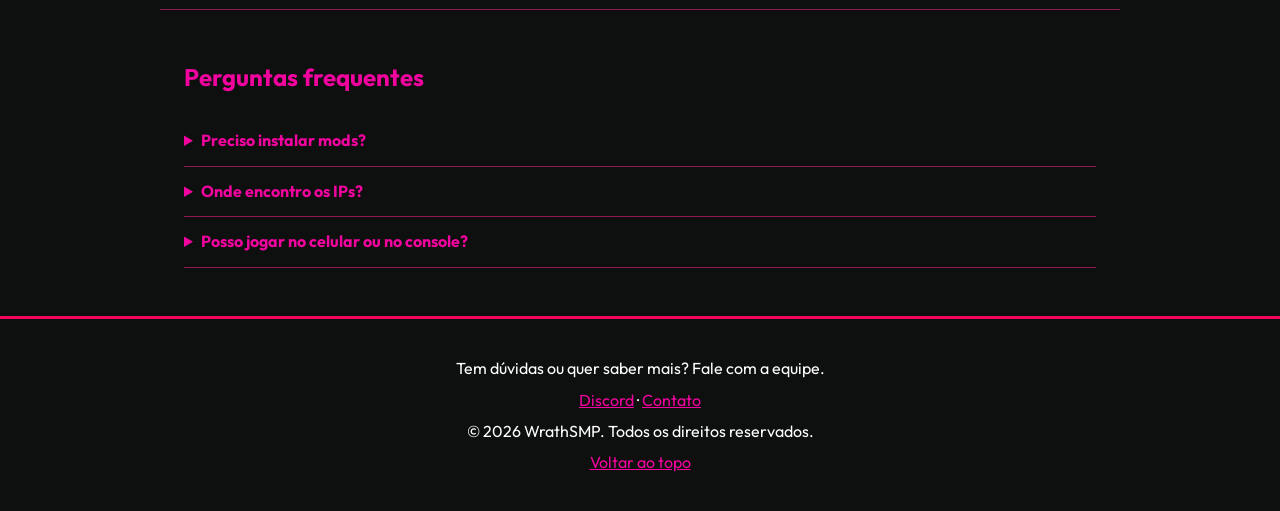
==== commit 1bd912eb: "big progress" ====
--- a/index.html
+++ b/index.html
@@ -3,84 +3,132 @@
 <head>
     <meta charset="UTF-8">
     <meta name="viewport" content="width=device-width, initial-scale=1.0">
-    <meta name="description" content="Servidor Minecraft SMP com mecânicas de MMORPG, raças, níveis e economia.">
+    <!-- Texto exibido em resultados de busca -->
+    <meta name="description" content="Servidor Minecraft SMP com mecânicas de MMORPG, raças, níveis, economia e mundo ampliado. Disponível para Java e Bedrock.">
+    <!-- Prévia do link em Discord e redes sociais: mudar o título/descrição aqui -->
+    <meta property="og:type" content="website">
+    <meta property="og:locale" content="pt_BR">
+    <meta property="og:title" content="WrathSMP - Home">
+    <meta property="og:description" content="Um SMP com alma de MMORPG: raças, progressão, economia e masmorras para explorar.">
+    <meta property="og:image" content="assets/img/background.png">
+    <meta name="twitter:card" content="summary_large_image">
     <title>WrathSMP - Home</title>
+    <!-- Ícone mostrado na aba do navegador -->
     <link rel="icon" href="assets/img/wrathsmp_icon.png">
+    <!-- Fonte Outfit: se não houver internet, o CSS usa Arial como reserva -->
+    <link rel="preconnect" href="https://fonts.googleapis.com">
+    <link rel="preconnect" href="https://fonts.gstatic.com" crossorigin>
+    <link href="https://fonts.googleapis.com/css2?family=Outfit:wght@400;600;700;800&display=swap" rel="stylesheet">
     <link rel="stylesheet" href="style.css">
+    <!-- Script que copia os IPs ao clicar -->
+    <script src="script.js" defer></script>
 </head>
 <body>
+    <!-- Fica escondido até receber foco pelo teclado (Tab) -->
+    <a class="skip-link" href="#content">Pular para o conteúdo</a>
+
+    <!-- Os ids do cabeçalho (top, logo, topbar, ips) são usados pelo CSS -->
     <header id="top">
-        <img src="assets/img/wrathsmp_logo_W.png" alt="" id="logo">
-        <nav id="topbar">
-            <a href="#">Home</a>
-            <a href="#">Wiki</a>
-            <a href="#">Suporte</a>
+        <img src="assets/img/wrathsmp_logo_W.png" alt="WrathSMP" id="logo">
+
+        <!-- Links para páginas separadas: crie wiki.html e suporte.html depois -->
+        <nav id="topbar" aria-label="Navegação principal">
+            <a href="index.html">Home</a>
+            <a href="wiki.html">Wiki</a>
+            <a href="changelog.html">Atualizações</a>
+            <a href="suporte.html">Suporte</a>
         </nav>
+
+        <!-- IPs do servidor: clique em um deles para copiar -->
         <div id="ips">
             <dl>
-            <dt>IP Java</dt>
-            <dd><code>wrathsmp.blackhosting.com.br</code></dd>
-            <dt>IP Bedrock</dt>
-            <dd><code>wrathsmpbr.blackhosting.com.br:27184</code></dd>
+                <dt>IP Java</dt>
+                <dd><button type="button" class="ip-copy" data-tooltip="Clique para copiar" aria-label="Copiar IP Java"><code>wrathsmp.blackhosting.com.br</code></button></dd>
+                <dt>IP Bedrock</dt>
+                <dd><button type="button" class="ip-copy" data-tooltip="Clique para copiar" aria-label="Copiar IP Bedrock"><code>wrathsmpbr.blackhosting.com.br:27184</code></button></dd>
             </dl>
+            <!-- Aviso temporário após copiar (o JS preenche e limpa este texto) -->
+            <p id="copy-status" role="status" aria-live="polite"></p>
         </div>
     </header>
+
     <main id="content">
-        <section id="titlesec">
+        <!-- Banner: a imagem é decorativa, por isso alt="" (o texto já descreve o conteúdo) -->
+        <section id="titlesec" aria-labelledby="titulo-principal">
             <img src="assets/img/background.png" alt="" id="backgroundimg">
+            <!-- #title é posicionado sobre a imagem pelo CSS -->
             <div id="title">
-                <h1>WrathSMP</h1>
-                <p>Um servidor que experimenta trazer mecânicas e funções de um jogo MMORPG para o Minecraft SMP</p>
+                <h1 id="titulo-principal"><img src="assets/img/wrathsmp_logo.png" alt="WrathSMP" id="hero-logo"></h1>
+                <p>Um servidor que experimenta trazer mecânicas e funções de um jogo MMORPG para o Minecraft SMP.</p>
+                <p>Raças, níveis, economia e um mundo maior para explorar — tudo dentro do Minecraft.</p>
+                <p><a href="#sobre">Conheça o servidor</a></p>
             </div>
         </section>
-        <section id="sobre">
-            <h2>O que esperar deste servidor?</h2>
+
+        <!-- Apresentação: os links internos apontam para os ids das seções -->
+        <section id="sobre" aria-labelledby="sobre-titulo">
+            <h2 id="sobre-titulo">O que esperar deste servidor?</h2>
+            <p>O WrathSMP mantém a liberdade de um SMP e adiciona camadas de progressão inspiradas em RPG. Você escolhe sua raça, evolui suas habilidades e participa de uma economia movida pelos jogadores.</p>
             <ul>
-                <li>Raças temáticas de RPG como Dungeons & Dragons, Senhor dos Aneis e Warcraft</li>
-                <li>Níveis de jornada, combate e profissões, utilizando o famoso <a href="#" id="mcmmo">McMMO</a></li>
-                <li>Economia a base de esmeraldas com mercado, leilão e sistema de encomenda de itens</li>
-                <li>Geração de mundo aumentada, com novas estruturas, masmorras e mais para explorar</li>
-                <li>E mais! Leia nossa <a href="#">Wiki</a> para saber mais</li>
+                <li><strong>Raças temáticas:</strong> inspirações de Dungeons &amp; Dragons, Senhor dos Anéis e Warcraft.</li>
+                <li><strong>Progressão:</strong> níveis de jornada, combate e profissões com o famoso <strong>McMMO</strong>.</li>
+                <li><strong>Economia:</strong> esmeraldas com mercado, leilão e sistema de encomenda de itens.</li>
+                <li><strong>Mundo ampliado:</strong> novas estruturas, masmorras e lugares para explorar.</li>
+                <li>E mais! Confira as <a href="#faq">perguntas frequentes</a> e as <a href="#versoes">versões suportadas</a>.</li>
             </ul>
         </section>
-        <section id="versoes">
-            <h2>Versão</h2>
-            <table>
-                <caption>IPs e versões suportadas</caption>
-                <thead>
-                    <tr>
-                        <th scope="col">Edição</th>
-                        <th scope="col">IP</th>
-                        <th scope="col">Versão</th>
-                    </tr>
-                </thead>
-                <tbody>
-                    <tr>
-                        <th scope="row">Java</th>
-                        <td>wrathsmp.blackhosting.com.br</td>
-                        <td>26.3</td>
-                    </tr>
-                    <tr>
-                        <th scope="row">Bedrock</th>
-                        <td>wrathsmpbr.blackhosting.com.br:27184</td>
-                        <td>26.50+</td>
-                    </tr>
-                </tbody>
-            </table>
-        </section>
-        <section id="faq">
-            <h2>Perguntas frequentes</h2>
+
+        <!-- Duas colunas: os passos e, ao lado, um card só com as versões -->
+        <div class="section-row">
+            <!-- <ol> numera os passos sozinho: adicione ou remova <li> conforme necessário -->
+            <section id="como-entrar" aria-labelledby="entrar-titulo">
+                <h2 id="entrar-titulo">Como entrar</h2>
+                <ol>
+                    <li>Escolha sua edição de Minecraft: Java ou Bedrock. Os IPs estão no <a href="#ips">cabeçalho</a>.</li>
+                    <li>Abra a lista de servidores no jogo e clique em <strong>Adicionar servidor</strong>.</li>
+                    <li>Cole o IP correspondente à sua edição e salve.</li>
+                    <li>Selecione o servidor na lista e clique em <strong>Entrar no servidor</strong>.</li>
+                    <li>Pronto! Não é preciso instalar mods: plugins e resourcepacks são gerenciados pelo servidor.</li>
+                </ol>
+            </section>
+
+            <!-- Card lateral: apenas as versões, sem IP -->
+            <aside id="versoes" aria-labelledby="versoes-titulo">
+                <h2 id="versoes-titulo">Versões</h2>
+                <dl>
+                    <dt>Java</dt>
+                    <dd>26.3</dd>
+                    <dt>Bedrock</dt>
+                    <dd>26.50+</dd>
+                </dl>
+            </aside>
+        </div>
+
+        <!-- FAQ: copie um bloco <details> para adicionar novas perguntas -->
+        <section id="faq" aria-labelledby="faq-titulo">
+            <h2 id="faq-titulo">Perguntas frequentes</h2>
             <details>
                 <summary>Preciso instalar mods?</summary>
-                <p>Não, o servidor apenas utiliza plugins e resourcepacks, tudo é gerênciado pelo servidor. É só entrar e jogar!</p>
+                <p>Não, o servidor apenas utiliza plugins e resourcepacks, tudo é gerenciado pelo servidor. É só entrar e jogar!</p>
+            </details>
+            <details>
+                <summary>Onde encontro os IPs?</summary>
+                <p>No cabeçalho da página, ao lado do logotipo. É só clicar no IP para copiar.</p>
+            </details>
+            <details>
+                <summary>Posso jogar no celular ou no console?</summary>
+                <p>Sim. Use o IP Bedrock listado no cabeçalho e entre pela edição Bedrock do Minecraft.</p>
             </details>
         </section>
     </main>
+
     <footer id="bottom">
-        <p>&copy; 2026 WrathSMP. Todos os direitos reservados.</p>
+        <p>Tem dúvidas ou quer saber mais? Fale com a equipe.</p>
+        <!-- Substitua os placeholders pelo Discord e e-mail reais -->
         <p><a href="SEU_LINK_DO_DISCORD">Discord</a> &middot;
         <a href="mailto:SEU_EMAIL@EXEMPLO.COM">Contato</a></p>
+        <p>&copy; 2026 WrathSMP. Todos os direitos reservados.</p>
         <p><a href="#top">Voltar ao topo</a></p>
     </footer>
 </body>
-</html>+</html>
--- a/style.css
+++ b/style.css
@@ -1,33 +1,81 @@
 :root {
-
-}
-
-* {
-    font-family: Arial, Helvetica, sans-serif;
-}
-
+    /* Paleta do site: mude aqui para trocar as cores de uma vez.
+       As cores originais (preto, vinho e rosa) foram mantidas; as novas
+       são tons próximos para dar profundidade e contraste sem quebrar a identidade. */
+    --bg: #0E0F0F;           /* fundo principal */
+    --wine: #73022C;         /* vinho original: preenchimentos e botões */
+    --pink: #F2055C;         /* rosa original: acento principal */
+    --pink-mid: #F20574;     /* rosa original: estados de hover */
+    --pink-light: #F2059F;   /* rosa original: títulos e links */
+
+    /* Complementos que combinam com o vinho/rosa */
+    --line: #8E1B4B;         /* vinho mais claro: bordas e divisórias visíveis */
+    --plum: #2A0C22;         /* ameixa escura: fundo de painéis laterais */
+    --surface: #1A1218;      /* preto com leve tom ameixa: tabelas e cards */
+    --gold: #F0B862;         /* dourado quente: metadados e legendas */
+    --muted: #D7C4CC;        /* cinza rosado: texto secundário */
+
+    --text: #FFFFFF;         /* texto branco para leitura sobre fundo escuro */
+    --content-width: 960px;
+}
+
+*,
+*::before,
+*::after {
+    box-sizing: border-box;
+}
+
+body {
+    margin: 0;
+    background: var(--bg);
+    color: var(--text);
+    /* Outfit é a fonte principal; Arial entra se o Google Fonts falhar */
+    font-family: "Outfit", Arial, sans-serif;
+    line-height: 1.6;
+}
+
+/* Cabeçalho: 3 colunas (logo | menu | IPs).
+   As colunas laterais com 1fr mantêm o menu exatamente no centro */
 #top {
     display: grid;
     grid-template-columns: 1fr auto 1fr;
     align-items: center;
-    gap: 16px;
-    padding: 0px 10px;
-}
-
+    gap: 1.5rem;
+    padding: 0.75rem 1.5rem;
+    background: var(--bg);
+    border-bottom: 3px solid var(--pink);
+    color: var(--text);
+}
+
+/* Tamanho do logo do servidor */
 #logo {
-    max-width: 50px;
+    display: block;
+    width: 50px;
     height: auto;
 }
 
+/* gap controla o espaço entre os links do menu */
 #topbar {
-    padding-left: 50px;
-    padding-right: 50px;
-    text-align: center;
-}
-
+    display: flex;
+    gap: 1.5rem;
+    justify-content: center;
+}
+
+#topbar a {
+    color: var(--text);
+    font-weight: bold;
+    text-decoration: none;
+}
+
+#topbar a:hover {
+    color: var(--pink-light);
+}
+
+/* justify-self: end empurra os IPs para a borda direita */
 #ips {
     justify-self: end;
     text-align: right;
+    font-size: 0.8rem;
 }
 
 #ips dl,
@@ -35,28 +83,640 @@
     margin: 0;
 }
 
+#ips dt {
+    color: var(--muted);
+}
+
+#ips code {
+    color: var(--pink-light);
+}
+
+/* Botão que copia o IP: parece texto, mas tem cursor de clique */
+.ip-copy {
+    position: relative;
+    padding: 0;
+    border: 0;
+    background: none;
+    color: inherit;
+    font: inherit;
+    cursor: pointer;
+}
+
+.ip-copy:hover code,
+.ip-copy:focus-visible code {
+    text-decoration: underline;
+}
+
+.ip-copy:focus-visible {
+    outline: 2px solid var(--pink);
+    outline-offset: 3px;
+}
+
+/* Moldura que aparece ao passar o mouse (ou focar) no IP.
+   O texto vem do atributo data-tooltip no HTML */
+.ip-copy::after {
+    content: attr(data-tooltip);
+    position: absolute;
+    top: calc(100% + 6px);
+    right: 0;
+    z-index: 20;
+    padding: 0.35rem 0.6rem;
+    border: 1px solid var(--pink);
+    border-radius: 4px;
+    background: var(--wine);
+    color: var(--text);
+    font-size: 0.75rem;
+    white-space: nowrap;
+    opacity: 0;
+    pointer-events: none;
+    transition: opacity 0.15s ease;
+}
+
+.ip-copy:hover::after,
+.ip-copy:focus-visible::after {
+    opacity: 1;
+}
+
+/* Aviso "IP copiado!" temporário */
+#copy-status {
+    min-height: 1.2rem;
+    margin: 0.25rem 0 0;
+    color: var(--pink-light);
+    font-size: 0.8rem;
+}
+
+/* Banner: position: relative é o que faz o texto absoluto
+   ficar posicionado em relação a esta seção */
 #titlesec {
     position: relative;
-}
-
+    overflow: hidden;
+    border-bottom: 3px solid var(--line);
+}
+
+/* Ajustes do banner:
+   - height define a altura da imagem
+   - blur controla o desfoque e brightness o escurecimento
+   - scale(1.06) esconde as bordas transparentes criadas pelo desfoque */
 #backgroundimg {
-    max-width: 1900px;
-    margin: 0;
-}
-
+    display: block;
+    width: 100%;
+    height: min(70vh, 680px);
+    object-fit: cover;
+    filter: blur(6px) brightness(0.45);
+    transform: scale(1.06);
+}
+
+/* Camada de vinho e rosa sobre a imagem desfocada: dá unidade às cores */
+#titlesec::before {
+    content: "";
+    position: absolute;
+    inset: 0;
+    background: linear-gradient(135deg, rgba(115, 2, 44, 0.45), rgba(242, 5, 159, 0.18));
+    pointer-events: none;
+}
+
+/* Texto sobre a imagem: top/left 50% + translate centralizam os dois eixos.
+   Se mudar um desses valores, o texto sai do centro */
 #title {
     position: absolute;
+    z-index: 1;
     top: 50%;
     left: 50%;
     transform: translate(-50%, -50%);
+    width: min(90%, 720px);
+    color: var(--text);
     text-align: center;
-    color: white;
-}
-#content {
-    justify-content: center;
+    text-shadow: 0 2px 8px rgba(0, 0, 0, 0.8);
+}
+
+#title h1 {
+    margin: 0 0 1rem;
+}
+
+/* Logo em vez do texto do título: mantém o <h1> para acessibilidade */
+#hero-logo {
+    display: block;
+    width: min(100%, 640px);
+    height: auto;
+    margin: 0 auto;
+}
+
+#title p {
+    margin: 0 0 1rem;
+    font-size: clamp(1rem, 2.5vw, 1.25rem);
+}
+
+/* Botão "Conheça o servidor": vinho com texto branco;
+   no hover fica rosa com texto escuro para manter contraste */
+#title a {
+    display: inline-block;
+    margin-top: 0.5rem;
+    padding: 0.75rem 1.5rem;
+    border: 1px solid var(--pink);
+    border-radius: 6px;
+    background: var(--wine);
+    color: var(--text);
+    font-weight: bold;
+    text-decoration: none;
+    text-shadow: none;
+}
+
+#title a:hover {
+    background: var(--pink-light);
+    color: var(--bg);
+}
+
+/* Seções de texto: padding controla o espaço acima e abaixo,
+   --content-width controla o comprimento das linhas */
+#content section:not(#titlesec) {
+    max-width: var(--content-width);
+    margin: 0 auto;
+    padding: 3rem 1.5rem;
+    text-align: left;
+}
+
+/* Linha separadora entre seções */
+#content section:not(#titlesec) + section,
+#faq {
+    border-top: 1px solid var(--line);
+}
+
+#content section:not(#titlesec) h2 {
+    margin-top: 0;
+    color: var(--pink-light);
+    font-weight: 700;
+}
+
+#content li {
+    margin-bottom: 0.6rem;
+}
+
+/* Linha de duas colunas: passos à esquerda, card de versões à direita */
+.section-row {
+    display: grid;
+    grid-template-columns: minmax(0, 2fr) minmax(220px, 1fr);
+    gap: 2rem;
+    align-items: start;
+    max-width: var(--content-width);
+    margin: 0 auto;
+    padding: 3rem 1.5rem 0;
+}
+
+/* Dentro da linha, o passo a passo não usa o padding das seções normais */
+.section-row #como-entrar {
+    max-width: none;
+    margin: 0;
+    padding: 0;
+    border-top: 0;
+}
+
+/* Card lateral: apenas as versões, sem IP */
+#versoes {
+    padding: 1.5rem;
+    border: 1px solid var(--line);
+    border-radius: 8px;
+    background: var(--plum);
+}
+
+#versoes h2 {
+    margin-top: 0;
+    color: var(--pink-light);
+    font-weight: 700;
+}
+
+#versoes dl {
+    margin: 0;
+}
+
+#versoes dt {
+    margin-top: 0.75rem;
+    color: var(--gold);
+    font-size: 0.8rem;
+}
+
+#versoes dd {
+    margin: 0.1rem 0 0;
+    color: var(--text);
+    font-size: 1.25rem;
+    font-weight: 700;
+}
+
+/* FAQ: cada <details> ganha uma linha separadora */
+#faq details {
+    padding: 0.75rem 0;
+    border-bottom: 1px solid var(--line);
+}
+
+#faq summary {
+    color: var(--pink-light);
+    cursor: pointer;
+    font-weight: bold;
+}
+
+#faq p {
+    margin: 0.75rem 0 0;
+}
+
+/* Rodapé: mesma cor do cabeçalho, com linha rosa em cima */
+#bottom {
+    padding: 2rem 1.5rem;
+    background: var(--bg);
+    border-top: 3px solid var(--pink);
+    color: var(--text);
     text-align: center;
 }
 
-#bottom {
+#bottom p {
+    margin: 0.35rem 0;
+}
+
+#bottom a {
+    color: var(--pink-light);
+}
+
+#bottom a:hover {
+    color: var(--pink-mid);
+}
+
+/* Link de acessibilidade: fica fora da tela até receber foco pelo teclado (Tab) */
+.skip-link {
+    position: absolute;
+    left: -9999px;
+}
+
+.skip-link:focus {
+    top: 1rem;
+    left: 1rem;
+    z-index: 10;
+    padding: 0.5rem 0.75rem;
+    border: 2px solid var(--pink);
+    background: var(--bg);
+    color: var(--text);
+}
+
+/* Páginas Wiki e Changelog */
+#wiki,
+#changelog {
+    max-width: var(--content-width);
+    margin: 0 auto;
+    padding: 2.5rem 1.5rem 4rem;
+    text-align: left;
+}
+
+#wiki h1,
+#changelog h1 {
+    margin: 0 0 1rem;
+    color: var(--pink-light);
+    font-size: clamp(2rem, 5vw, 3rem);
+}
+
+#wiki h2,
+#changelog h2 {
+    margin: 2.5rem 0 1rem;
+    padding-top: 1rem;
+    border-top: 1px solid var(--line);
+    color: var(--pink-light);
+}
+
+#wiki h3,
+#changelog h3 {
+    margin: 1.75rem 0 0.75rem;
+    color: var(--pink-mid);
+}
+
+#wiki ul,
+#changelog ul {
+    padding-left: 1.25rem;
+}
+
+#wiki li,
+#changelog li {
+    margin-bottom: 0.4rem;
+}
+
+#wiki a,
+#changelog a {
+    color: var(--pink-light);
+}
+
+#wiki a:hover,
+#changelog a:hover {
+    color: var(--pink-mid);
+}
+
+#wiki code,
+#changelog code {
+    padding: 0.1rem 0.35rem;
+    border-radius: 4px;
+    background: var(--surface);
+    color: var(--pink-light);
+}
+
+#wiki pre,
+#changelog pre {
+    margin: 1rem 0;
+    padding: 1rem;
+    border: 1px solid var(--line);
+    border-radius: 8px;
+    background: var(--surface);
+    overflow-x: auto;
+}
+
+#wiki pre code,
+#changelog pre code {
+    padding: 0;
+    background: none;
+    color: var(--text);
+    white-space: pre;
+}
+
+#wiki blockquote,
+#changelog blockquote {
+    margin: 1rem 0;
+    padding: 0.75rem 1rem;
+    border-left: 3px solid var(--pink);
+    border-radius: 0 6px 6px 0;
+    background: var(--surface);
+    color: var(--muted);
+}
+
+#wiki table,
+#changelog table {
+    width: 100%;
+    margin: 1rem 0;
+    border-collapse: collapse;
+    background: var(--surface);
+}
+
+#wiki th,
+#wiki td,
+#changelog th,
+#changelog td {
+    padding: 0.6rem 0.75rem;
+    border: 1px solid var(--line);
+    text-align: left;
+    vertical-align: top;
+}
+
+#wiki thead th,
+#changelog thead th {
+    background: var(--wine);
+    color: var(--text);
+}
+
+#wiki hr,
+#changelog hr {
+    margin: 2rem 0;
+    border: 0;
+    border-top: 1px solid var(--line);
+}
+
+/* Imagens das receitas de craft */
+.recipe {
+    margin: 1.25rem 0;
+    padding: 1rem;
+    border: 1px solid var(--line);
+    border-radius: 8px;
+    background: var(--surface);
     text-align: center;
-}+}
+
+.recipe img {
+    display: block;
+    width: 216px;
+    max-width: 100%;
+    height: auto;
+    margin: 0 auto;
+    image-rendering: pixelated;
+}
+
+.recipe figcaption {
+    margin-top: 0.5rem;
+    color: var(--gold);
+    font-size: 0.85rem;
+}
+
+/* Estrutura de artigo da Wiki (visual de enciclopédia) */
+#wiki .wiki-breadcrumb {
+    margin-bottom: 1.5rem;
+    color: var(--muted);
+    font-size: 0.85rem;
+}
+
+#wiki .wiki-breadcrumb a {
+    color: var(--pink-light);
+    text-decoration: none;
+}
+
+#wiki .wiki-breadcrumb a:hover {
+    text-decoration: underline;
+}
+
+#wiki .wiki-breadcrumb span[aria-hidden] {
+    margin: 0 0.35rem;
+    color: var(--line);
+}
+
+#wiki .wiki-breadcrumb [aria-current] {
+    color: var(--gold);
+}
+
+#wiki .wiki-header {
+    padding-bottom: 1.25rem;
+    border-bottom: 2px solid var(--line);
+}
+
+#wiki .wiki-header h1 {
+    margin-bottom: 0.35rem;
+}
+
+#wiki .wiki-subtitle {
+    margin: 0 0 0.5rem;
+    font-size: 1.15rem;
+}
+
+#wiki .wiki-meta {
+    margin: 0;
+    color: var(--gold);
+    font-size: 0.85rem;
+}
+
+#wiki .wiki-lead {
+    margin: 1.5rem 0;
+    font-size: 1.05rem;
+    line-height: 1.7;
+}
+
+/* Ficha rápida: coluna fixa na borda direita da página */
+.wiki-infobox {
+    grid-area: info;
+    position: sticky;
+    top: 1rem;
+    max-height: calc(100vh - 2rem);
+    overflow-y: auto;
+    padding: 1rem;
+    border: 1px solid var(--line);
+    border-top: 3px solid var(--pink);
+    border-radius: 6px;
+    background: var(--plum);
+    font-size: 0.9rem;
+}
+
+.wiki-infobox h2 {
+    margin: 0 0 0.75rem;
+    color: var(--pink-light);
+    font-size: 1.1rem;
+}
+
+.wiki-infobox dl {
+    margin: 0;
+}
+
+.wiki-infobox dt {
+    margin-top: 0.6rem;
+    color: var(--pink-light);
+    font-weight: bold;
+}
+
+.wiki-infobox dd {
+    margin: 0.1rem 0 0;
+    color: var(--muted);
+}
+
+/* Resumo curto no início de cada seção */
+#wiki .section-lead {
+    margin-top: 0;
+    color: var(--muted);
+    font-style: italic;
+}
+
+#wiki .wiki-see-also {
+    margin-top: 2.5rem;
+}
+
+#wiki .wiki-end {
+    color: var(--gold);
+    text-align: center;
+}
+
+/* Índice lateral fixo da Wiki */
+.wiki-layout {
+    display: grid;
+    grid-template-columns: 230px minmax(0, 1fr) 270px;
+    grid-template-areas: "index article info";
+    gap: 2rem;
+    align-items: start;
+    max-width: 1360px;
+    margin: 0 auto;
+    padding: 2rem 1.5rem 4rem;
+}
+
+.wiki-sidebar {
+    grid-area: index;
+    position: sticky;
+    top: 1rem;
+    max-height: calc(100vh - 2rem);
+    overflow-y: auto;
+    padding: 1rem;
+    border: 1px solid var(--line);
+    border-radius: 8px;
+    background: var(--plum);
+}
+
+.side-title {
+    margin: 0 0 0.75rem;
+    color: var(--pink-light);
+    font-weight: bold;
+}
+
+.wiki-sidebar ul {
+    margin: 0;
+    padding-left: 1.1rem;
+}
+
+.wiki-sidebar li {
+    margin-bottom: 0.35rem;
+}
+
+/* Grupos com subitens (ex.: Itens > Mochilas, Waystone...) */
+.side-group > ul {
+    margin-top: 0.35rem;
+    padding-left: 0.9rem;
+    border-left: 1px solid var(--line);
+}
+
+.side-group > ul li {
+    font-size: 0.82rem;
+}
+
+.side-list > li > a,
+.side-group > a {
+    font-weight: bold;
+}
+
+.wiki-sidebar a {
+    color: var(--text);
+    font-size: 0.9rem;
+    text-decoration: none;
+}
+
+.wiki-sidebar a:hover {
+    color: var(--pink-light);
+}
+
+/* Dentro da linha, o artigo não usa o max-width das páginas normais */
+.wiki-layout #wiki {
+    grid-area: article;
+    max-width: none;
+    margin: 0;
+    padding: 0;
+}
+
+/* Sem espaço para três colunas, a ficha desce abaixo do índice */
+@media (max-width: 1200px) {
+    .wiki-layout {
+        grid-template-columns: 220px minmax(0, 1fr);
+        grid-template-areas:
+            "index info"
+            "index article";
+    }
+}
+
+/* Em telas estreitas, índice e ficha sobem para cima do texto */
+@media (max-width: 900px) {
+    .wiki-layout {
+        grid-template-columns: 1fr;
+        grid-template-areas:
+            "index"
+            "info"
+            "article";
+    }
+
+    .wiki-sidebar,
+    .wiki-infobox {
+        position: static;
+        max-height: none;
+    }
+}
+
+/* Telas pequenas: o menu desce para uma linha própria.
+   720px é o ponto de quebra — mude aqui se quiser outro */
+@media (max-width: 720px) {
+    #top {
+        display: flex;
+        flex-wrap: wrap;
+        justify-content: space-between;
+    }
+
+    #topbar {
+        order: 3;
+        width: 100%;
+        flex-wrap: wrap;
+        gap: 1rem;
+    }
+
+    /* Em telas pequenas, o card das versões desce para baixo dos passos */
+    .section-row {
+        grid-template-columns: 1fr;
+    }
+}
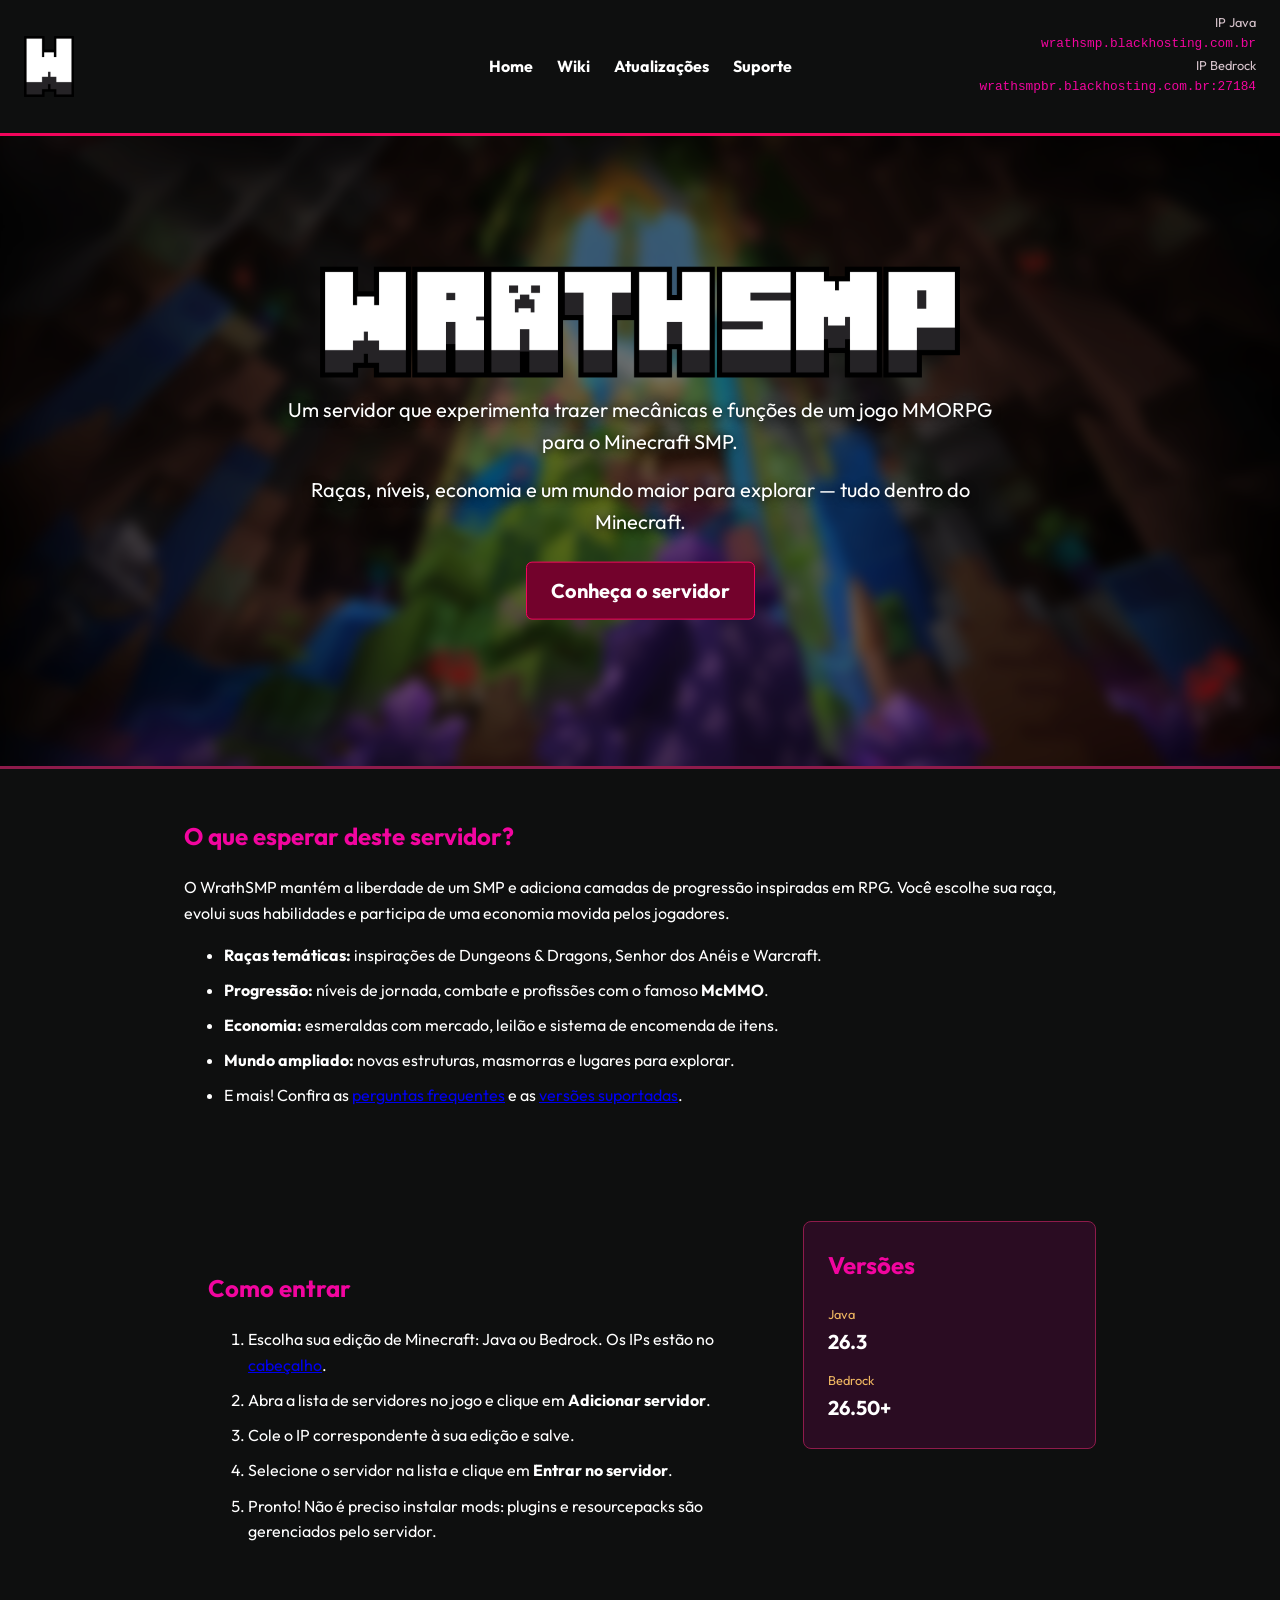
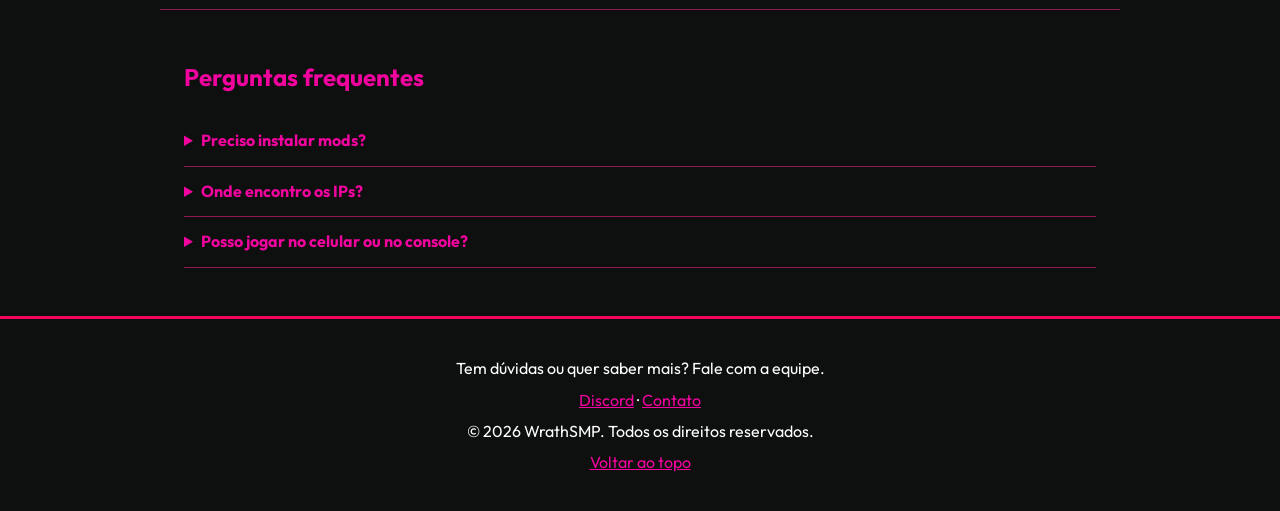
==== commit 9a99e789: "progress" ====
--- a/index.html
+++ b/index.html
@@ -5,23 +5,24 @@
     <meta name="viewport" content="width=device-width, initial-scale=1.0">
     <!-- Texto exibido em resultados de busca -->
     <meta name="description" content="Servidor Minecraft SMP com mecânicas de MMORPG, raças, níveis, economia e mundo ampliado. Disponível para Java e Bedrock.">
+    <meta name="theme-color" content="#0E0F0F">
     <!-- Prévia do link em Discord e redes sociais: mudar o título/descrição aqui -->
     <meta property="og:type" content="website">
     <meta property="og:locale" content="pt_BR">
     <meta property="og:title" content="WrathSMP - Home">
     <meta property="og:description" content="Um SMP com alma de MMORPG: raças, progressão, economia e masmorras para explorar.">
-    <meta property="og:image" content="assets/img/background.png">
+    <meta property="og:image" content="assets/img/background.webp">
     <meta name="twitter:card" content="summary_large_image">
     <title>WrathSMP - Home</title>
     <!-- Ícone mostrado na aba do navegador -->
-    <link rel="icon" href="assets/img/wrathsmp_icon.png">
+    <link rel="icon" href="assets/img/wrathsmp_icon.webp">
     <!-- Fonte Outfit: se não houver internet, o CSS usa Arial como reserva -->
     <link rel="preconnect" href="https://fonts.googleapis.com">
     <link rel="preconnect" href="https://fonts.gstatic.com" crossorigin>
     <link href="https://fonts.googleapis.com/css2?family=Outfit:wght@400;600;700;800&display=swap" rel="stylesheet">
-    <link rel="stylesheet" href="style.css">
+    <link rel="stylesheet" href="css/style.css">
     <!-- Script que copia os IPs ao clicar -->
-    <script src="script.js" defer></script>
+    <script src="js/script.js" defer></script>
 </head>
 <body>
     <!-- Fica escondido até receber foco pelo teclado (Tab) -->
@@ -29,11 +30,11 @@
 
     <!-- Os ids do cabeçalho (top, logo, topbar, ips) são usados pelo CSS -->
     <header id="top">
-        <img src="assets/img/wrathsmp_logo_W.png" alt="WrathSMP" id="logo">
+        <img src="assets/img/wrathsmp_logo_W.webp" alt="WrathSMP" id="logo">
 
         <!-- Links para páginas separadas: crie wiki.html e suporte.html depois -->
         <nav id="topbar" aria-label="Navegação principal">
-            <a href="index.html">Home</a>
+            <a href="index.html" aria-current="page">Home</a>
             <a href="wiki.html">Wiki</a>
             <a href="changelog.html">Atualizações</a>
             <a href="suporte.html">Suporte</a>
@@ -55,10 +56,10 @@
     <main id="content">
         <!-- Banner: a imagem é decorativa, por isso alt="" (o texto já descreve o conteúdo) -->
         <section id="titlesec" aria-labelledby="titulo-principal">
-            <img src="assets/img/background.png" alt="" id="backgroundimg">
+            <img src="assets/img/background.webp" alt="" id="backgroundimg">
             <!-- #title é posicionado sobre a imagem pelo CSS -->
             <div id="title">
-                <h1 id="titulo-principal"><img src="assets/img/wrathsmp_logo.png" alt="WrathSMP" id="hero-logo"></h1>
+                <h1 id="titulo-principal"><img src="assets/img/wrathsmp_logo.webp" alt="WrathSMP" id="hero-logo"></h1>
                 <p>Um servidor que experimenta trazer mecânicas e funções de um jogo MMORPG para o Minecraft SMP.</p>
                 <p>Raças, níveis, economia e um mundo maior para explorar — tudo dentro do Minecraft.</p>
                 <p><a href="#sobre">Conheça o servidor</a></p>
--- a/css/style.css
+++ b/css/style.css
@@ -0,0 +1,851 @@
+:root {
+    /* Paleta do site: mude aqui para trocar as cores de uma vez.
+       As cores originais (preto, vinho e rosa) foram mantidas; as novas
+       são tons próximos para dar profundidade e contraste sem quebrar a identidade. */
+    --bg: #0E0F0F;           /* fundo principal */
+    --wine: #73022C;         /* vinho original: preenchimentos e botões */
+    --pink: #F2055C;         /* rosa original: acento principal */
+    --pink-mid: #F20574;     /* rosa original: estados de hover */
+    --pink-light: #F2059F;   /* rosa original: títulos e links */
+
+    /* Complementos que combinam com o vinho/rosa */
+    --line: #8E1B4B;         /* vinho mais claro: bordas e divisórias visíveis */
+    --plum: #2A0C22;         /* ameixa escura: fundo de painéis laterais */
+    --surface: #1A1218;      /* preto com leve tom ameixa: tabelas e cards */
+    --gold: #F0B862;         /* dourado quente: metadados e legendas */
+    --muted: #D7C4CC;        /* cinza rosado: texto secundário */
+
+    --text: #FFFFFF;         /* texto branco para leitura sobre fundo escuro */
+    --content-width: 960px;
+}
+
+*,
+*::before,
+*::after {
+    box-sizing: border-box;
+}
+
+body {
+    margin: 0;
+    background: var(--bg);
+    color: var(--text);
+    /* Outfit é a fonte principal; Arial entra se o Google Fonts falhar */
+    font-family: "Outfit", Arial, sans-serif;
+    line-height: 1.6;
+}
+
+/* Cabeçalho: 3 colunas (logo | menu | IPs).
+   As colunas laterais com 1fr mantêm o menu exatamente no centro */
+#top {
+    display: grid;
+    grid-template-columns: 1fr auto 1fr;
+    align-items: center;
+    gap: 1.5rem;
+    padding: 0.75rem 1.5rem;
+    background: var(--bg);
+    border-bottom: 3px solid var(--pink);
+    color: var(--text);
+}
+
+/* Tamanho do logo do servidor */
+#logo {
+    display: block;
+    width: 50px;
+    height: auto;
+}
+
+/* gap controla o espaço entre os links do menu */
+#topbar {
+    display: flex;
+    gap: 1.5rem;
+    justify-content: center;
+}
+
+#topbar a {
+    color: var(--text);
+    font-weight: bold;
+    text-decoration: none;
+}
+
+#topbar a:hover {
+    color: var(--pink-light);
+}
+
+/* justify-self: end empurra os IPs para a borda direita */
+#ips {
+    justify-self: end;
+    text-align: right;
+    font-size: 0.8rem;
+}
+
+#ips dl,
+#ips dd {
+    margin: 0;
+}
+
+#ips dt {
+    color: var(--muted);
+}
+
+#ips code {
+    color: var(--pink-light);
+}
+
+/* Botão que copia o IP: parece texto, mas tem cursor de clique */
+.ip-copy {
+    position: relative;
+    padding: 0;
+    border: 0;
+    background: none;
+    color: inherit;
+    font: inherit;
+    cursor: pointer;
+}
+
+.ip-copy:hover code,
+.ip-copy:focus-visible code {
+    text-decoration: underline;
+}
+
+.ip-copy:focus-visible {
+    outline: 2px solid var(--pink);
+    outline-offset: 3px;
+}
+
+/* Moldura que aparece ao passar o mouse (ou focar) no IP.
+   O texto vem do atributo data-tooltip no HTML */
+.ip-copy::after,
+.anchor-copy::after {
+    content: attr(data-tooltip);
+    position: absolute;
+    top: calc(100% + 6px);
+    right: 0;
+    z-index: 20;
+    padding: 0.35rem 0.6rem;
+    border: 1px solid var(--pink);
+    border-radius: 4px;
+    background: var(--wine);
+    color: var(--text);
+    font-size: 0.75rem;
+    white-space: nowrap;
+    opacity: 0;
+    pointer-events: none;
+    transition: opacity 0.15s ease;
+}
+
+.ip-copy:hover::after,
+.ip-copy:focus-visible::after,
+.anchor-copy:hover::after,
+.anchor-copy:focus-visible::after {
+    opacity: 1;
+}
+
+/* Aviso "IP copiado!" temporário */
+#copy-status {
+    min-height: 1.2rem;
+    margin: 0.25rem 0 0;
+    color: var(--pink-light);
+    font-size: 0.8rem;
+}
+
+/* Banner: position: relative é o que faz o texto absoluto
+   ficar posicionado em relação a esta seção */
+#titlesec {
+    position: relative;
+    overflow: hidden;
+    border-bottom: 3px solid var(--line);
+}
+
+/* Ajustes do banner:
+   - height define a altura da imagem
+   - blur controla o desfoque e brightness o escurecimento
+   - scale(1.06) esconde as bordas transparentes criadas pelo desfoque */
+#backgroundimg {
+    display: block;
+    width: 100%;
+    height: min(70vh, 680px);
+    object-fit: cover;
+    filter: blur(6px) brightness(0.45);
+    transform: scale(1.06);
+}
+
+/* Camada de vinho e rosa sobre a imagem desfocada: dá unidade às cores */
+#titlesec::before {
+    content: "";
+    position: absolute;
+    inset: 0;
+    background: linear-gradient(135deg, rgba(115, 2, 44, 0.45), rgba(242, 5, 159, 0.18));
+    pointer-events: none;
+}
+
+/* Texto sobre a imagem: top/left 50% + translate centralizam os dois eixos.
+   Se mudar um desses valores, o texto sai do centro */
+#title {
+    position: absolute;
+    z-index: 1;
+    top: 50%;
+    left: 50%;
+    transform: translate(-50%, -50%);
+    width: min(90%, 720px);
+    color: var(--text);
+    text-align: center;
+    text-shadow: 0 2px 8px rgba(0, 0, 0, 0.8);
+}
+
+#title h1 {
+    margin: 0 0 1rem;
+}
+
+/* Logo em vez do texto do título: mantém o <h1> para acessibilidade */
+#hero-logo {
+    display: block;
+    width: min(100%, 640px);
+    height: auto;
+    margin: 0 auto;
+}
+
+#title p {
+    margin: 0 0 1rem;
+    font-size: clamp(1rem, 2.5vw, 1.25rem);
+}
+
+/* Botão "Conheça o servidor": vinho com texto branco;
+   no hover fica rosa com texto escuro para manter contraste */
+#title a {
+    display: inline-block;
+    margin-top: 0.5rem;
+    padding: 0.75rem 1.5rem;
+    border: 1px solid var(--pink);
+    border-radius: 6px;
+    background: var(--wine);
+    color: var(--text);
+    font-weight: bold;
+    text-decoration: none;
+    text-shadow: none;
+}
+
+#title a:hover {
+    background: var(--pink-light);
+    color: var(--bg);
+}
+
+/* Seções de texto: padding controla o espaço acima e abaixo,
+   --content-width controla o comprimento das linhas */
+#content section:not(#titlesec) {
+    max-width: var(--content-width);
+    margin: 0 auto;
+    padding: 3rem 1.5rem;
+    text-align: left;
+}
+
+/* Linha separadora entre seções */
+#content section:not(#titlesec) + section,
+#faq {
+    border-top: 1px solid var(--line);
+}
+
+#content section:not(#titlesec) h2 {
+    margin-top: 0;
+    color: var(--pink-light);
+    font-weight: 700;
+}
+
+#content li {
+    margin-bottom: 0.6rem;
+}
+
+/* Linha de duas colunas: passos à esquerda, card de versões à direita */
+.section-row {
+    display: grid;
+    grid-template-columns: minmax(0, 2fr) minmax(220px, 1fr);
+    gap: 2rem;
+    align-items: start;
+    max-width: var(--content-width);
+    margin: 0 auto;
+    padding: 3rem 1.5rem 0;
+}
+
+/* Dentro da linha, o passo a passo não usa o padding das seções normais */
+.section-row #como-entrar {
+    max-width: none;
+    margin: 0;
+    padding: 0;
+    border-top: 0;
+}
+
+/* Card lateral: apenas as versões, sem IP */
+#versoes {
+    padding: 1.5rem;
+    border: 1px solid var(--line);
+    border-radius: 8px;
+    background: var(--plum);
+}
+
+#versoes h2 {
+    margin-top: 0;
+    color: var(--pink-light);
+    font-weight: 700;
+}
+
+#versoes dl {
+    margin: 0;
+}
+
+#versoes dt {
+    margin-top: 0.75rem;
+    color: var(--gold);
+    font-size: 0.8rem;
+}
+
+#versoes dd {
+    margin: 0.1rem 0 0;
+    color: var(--text);
+    font-size: 1.25rem;
+    font-weight: 700;
+}
+
+/* FAQ: cada <details> ganha uma linha separadora */
+#faq details {
+    padding: 0.75rem 0;
+    border-bottom: 1px solid var(--line);
+}
+
+#faq summary {
+    color: var(--pink-light);
+    cursor: pointer;
+    font-weight: bold;
+}
+
+#faq p {
+    margin: 0.75rem 0 0;
+}
+
+/* Rodapé: mesma cor do cabeçalho, com linha rosa em cima */
+#bottom {
+    padding: 2rem 1.5rem;
+    background: var(--bg);
+    border-top: 3px solid var(--pink);
+    color: var(--text);
+    text-align: center;
+}
+
+#bottom p {
+    margin: 0.35rem 0;
+}
+
+#bottom a {
+    color: var(--pink-light);
+}
+
+#bottom a:hover {
+    color: var(--pink-mid);
+}
+
+/* Link de acessibilidade: fica fora da tela até receber foco pelo teclado (Tab) */
+.skip-link {
+    position: absolute;
+    left: -9999px;
+}
+
+.skip-link:focus {
+    top: 1rem;
+    left: 1rem;
+    z-index: 10;
+    padding: 0.5rem 0.75rem;
+    border: 2px solid var(--pink);
+    background: var(--bg);
+    color: var(--text);
+}
+
+/* Páginas Wiki e Changelog */
+#wiki,
+#changelog {
+    max-width: var(--content-width);
+    margin: 0 auto;
+    padding: 2.5rem 1.5rem 4rem;
+    text-align: left;
+}
+
+#wiki h1,
+#changelog h1 {
+    margin: 0 0 1rem;
+    color: var(--pink-light);
+    font-size: clamp(2rem, 5vw, 3rem);
+}
+
+#wiki h2,
+#changelog h2 {
+    margin: 2.5rem 0 1rem;
+    padding-top: 1rem;
+    border-top: 1px solid var(--line);
+    color: var(--pink-light);
+}
+
+#wiki h3,
+#changelog h3 {
+    margin: 1.75rem 0 0.75rem;
+    color: var(--pink-mid);
+}
+
+#wiki ul,
+#changelog ul {
+    padding-left: 1.25rem;
+}
+
+#wiki li,
+#changelog li {
+    margin-bottom: 0.4rem;
+}
+
+#wiki a,
+#changelog a {
+    color: var(--pink-light);
+}
+
+#wiki a:hover,
+#changelog a:hover {
+    color: var(--pink-mid);
+}
+
+#wiki code,
+#changelog code {
+    padding: 0.1rem 0.35rem;
+    border-radius: 4px;
+    background: var(--surface);
+    color: var(--pink-light);
+}
+
+#wiki pre,
+#changelog pre {
+    margin: 1rem 0;
+    padding: 1rem;
+    border: 1px solid var(--line);
+    border-radius: 8px;
+    background: var(--surface);
+    overflow-x: auto;
+}
+
+#wiki pre code,
+#changelog pre code {
+    padding: 0;
+    background: none;
+    color: var(--text);
+    white-space: pre;
+}
+
+#wiki blockquote,
+#changelog blockquote {
+    margin: 1rem 0;
+    padding: 0.75rem 1rem;
+    border-left: 3px solid var(--pink);
+    border-radius: 0 6px 6px 0;
+    background: var(--surface);
+    color: var(--muted);
+}
+
+#wiki table,
+#changelog table {
+    width: 100%;
+    margin: 1rem 0;
+    border-collapse: collapse;
+    background: var(--surface);
+}
+
+#wiki th,
+#wiki td,
+#changelog th,
+#changelog td {
+    padding: 0.6rem 0.75rem;
+    border: 1px solid var(--line);
+    text-align: left;
+    vertical-align: top;
+}
+
+#wiki thead th,
+#changelog thead th {
+    background: var(--wine);
+    color: var(--text);
+}
+
+#wiki hr,
+#changelog hr {
+    margin: 2rem 0;
+    border: 0;
+    border-top: 1px solid var(--line);
+}
+
+/* Imagens das receitas de craft */
+.recipe {
+    margin: 1.25rem 0;
+    padding: 1rem;
+    border: 1px solid var(--line);
+    border-radius: 8px;
+    background: var(--surface);
+    text-align: center;
+}
+
+.recipe img {
+    display: block;
+    width: 216px;
+    max-width: 100%;
+    height: auto;
+    margin: 0 auto;
+    image-rendering: pixelated;
+}
+
+.recipe figcaption {
+    margin-top: 0.5rem;
+    color: var(--gold);
+    font-size: 0.85rem;
+}
+
+/* Estrutura de artigo da Wiki (visual de enciclopédia) */
+.wiki-breadcrumb {
+    margin-bottom: 1.5rem;
+    color: var(--muted);
+    font-size: 0.85rem;
+}
+
+.wiki-breadcrumb a {
+    color: var(--pink-light);
+    text-decoration: none;
+}
+
+.wiki-breadcrumb a:hover {
+    text-decoration: underline;
+}
+
+.wiki-breadcrumb span[aria-hidden] {
+    margin: 0 0.35rem;
+    color: var(--line);
+}
+
+.wiki-breadcrumb [aria-current] {
+    color: var(--gold);
+}
+
+#wiki .wiki-header {
+    padding-bottom: 1.25rem;
+    border-bottom: 2px solid var(--line);
+}
+
+#wiki .wiki-header h1 {
+    margin-bottom: 0.35rem;
+}
+
+#wiki .wiki-subtitle {
+    margin: 0 0 0.5rem;
+    font-size: 1.15rem;
+}
+
+#wiki .wiki-meta {
+    margin: 0;
+    color: var(--gold);
+    font-size: 0.85rem;
+}
+
+#wiki .wiki-lead {
+    margin: 1.5rem 0;
+    font-size: 1.05rem;
+    line-height: 1.7;
+}
+
+/* Ficha rápida: coluna fixa na borda direita da página */
+.wiki-infobox {
+    grid-area: info;
+    position: sticky;
+    top: 1rem;
+    max-height: calc(100vh - 2rem);
+    overflow-y: auto;
+    padding: 1rem;
+    border: 1px solid var(--line);
+    border-top: 3px solid var(--pink);
+    border-radius: 6px;
+    background: var(--plum);
+    font-size: 0.9rem;
+}
+
+.wiki-infobox h2 {
+    margin: 0 0 0.75rem;
+    color: var(--pink-light);
+    font-size: 1.1rem;
+}
+
+.wiki-infobox dl {
+    margin: 0;
+}
+
+.wiki-infobox dt {
+    margin-top: 0.6rem;
+    color: var(--pink-light);
+    font-weight: bold;
+}
+
+.wiki-infobox dd {
+    margin: 0.1rem 0 0;
+    color: var(--muted);
+}
+
+/* Resumo curto no início de cada seção */
+#wiki .section-lead {
+    margin-top: 0;
+    color: var(--muted);
+    font-style: italic;
+}
+
+#wiki .wiki-see-also {
+    margin-top: 2.5rem;
+}
+
+#wiki .wiki-end {
+    color: var(--gold);
+    text-align: center;
+}
+
+/* Botão "#" que copia o link da seção (criado pelo script.js) */
+#wiki h2[id],
+#wiki h3[id],
+#changelog h3[id] {
+    position: relative;
+    padding-right: 1.75rem;
+}
+
+.anchor-copy {
+    position: absolute;
+    top: 50%;
+    right: 0;
+    transform: translateY(-50%);
+    padding: 0 0.35rem;
+    border: 0;
+    background: none;
+    color: var(--gold);
+    font-size: 1rem;
+    opacity: 0;
+    cursor: pointer;
+}
+
+#wiki h2:hover .anchor-copy,
+#wiki h3:hover .anchor-copy,
+#changelog h3:hover .anchor-copy,
+.anchor-copy:focus-visible {
+    opacity: 1;
+}
+
+/* Barra fina de progresso de leitura, no topo da página */
+.reading-progress {
+    position: fixed;
+    top: 0;
+    left: 0;
+    z-index: 100;
+    width: var(--progresso, 0%);
+    height: 3px;
+    background: linear-gradient(90deg, var(--pink), var(--gold));
+}
+
+/* Índice lateral fixo da Wiki */
+.wiki-layout {
+    display: grid;
+    grid-template-columns: 230px minmax(0, 1fr) 270px;
+    grid-template-areas: "index article info";
+    gap: 2rem;
+    align-items: start;
+    max-width: 1360px;
+    margin: 0 auto;
+    padding: 2rem 1.5rem 4rem;
+}
+
+.wiki-sidebar {
+    grid-area: index;
+    position: sticky;
+    top: 1rem;
+    max-height: calc(100vh - 2rem);
+    overflow-y: auto;
+    padding: 1rem;
+    border: 1px solid var(--line);
+    border-radius: 8px;
+    background: var(--plum);
+}
+
+.side-title {
+    margin: 0 0 0.75rem;
+    color: var(--pink-light);
+    font-weight: bold;
+}
+
+/* Botão para abrir/fechar o índice só aparece no celular */
+.sidebar-toggle {
+    display: none;
+}
+
+/* Link da seção atualmente em leitura */
+.wiki-sidebar a[aria-current="location"] {
+    color: var(--gold);
+    font-weight: bold;
+}
+
+.wiki-sidebar ul {
+    margin: 0;
+    padding-left: 1.1rem;
+}
+
+.wiki-sidebar li {
+    margin-bottom: 0.35rem;
+}
+
+/* Grupos com subitens (ex.: Itens > Mochilas, Waystone...) */
+.side-group > ul {
+    margin-top: 0.35rem;
+    padding-left: 0.9rem;
+    border-left: 1px solid var(--line);
+}
+
+.side-group > ul li {
+    font-size: 0.82rem;
+}
+
+.side-list > li > a,
+.side-group > a {
+    font-weight: bold;
+}
+
+.wiki-sidebar a {
+    color: var(--text);
+    font-size: 0.9rem;
+    text-decoration: none;
+}
+
+.wiki-sidebar a:hover {
+    color: var(--pink-light);
+}
+
+/* Dentro da linha, o artigo não usa o max-width das páginas normais */
+.wiki-layout #wiki {
+    grid-area: article;
+    max-width: none;
+    margin: 0;
+    padding: 0;
+}
+
+/* Sem espaço para três colunas, a ficha desce abaixo do índice */
+@media (max-width: 1200px) {
+    .wiki-layout {
+        grid-template-columns: 220px minmax(0, 1fr);
+        grid-template-areas:
+            "index info"
+            "index article";
+    }
+}
+
+/* Em telas estreitas, índice e ficha sobem para cima do texto */
+@media (max-width: 900px) {
+    .wiki-layout {
+        grid-template-columns: 1fr;
+        grid-template-areas:
+            "index"
+            "info"
+            "article";
+    }
+
+    .wiki-sidebar,
+    .wiki-infobox {
+        position: static;
+        max-height: none;
+    }
+
+    .sidebar-toggle {
+        display: flex;
+        width: 100%;
+        align-items: center;
+        justify-content: space-between;
+        padding: 0;
+        border: 0;
+        background: none;
+        color: var(--pink-light);
+        font: inherit;
+        font-weight: bold;
+        cursor: pointer;
+    }
+
+    .sidebar-toggle span {
+        transition: transform 0.15s ease;
+    }
+
+    .wiki-sidebar.is-collapsed .sidebar-toggle span {
+        transform: rotate(-90deg);
+    }
+
+    .wiki-sidebar.is-collapsed nav {
+        display: none;
+    }
+
+    .wiki-sidebar .side-title {
+        display: none;
+    }
+}
+
+/* Telas pequenas: o menu desce para uma linha própria.
+   720px é o ponto de quebra — mude aqui se quiser outro */
+@media (max-width: 720px) {
+    #top {
+        display: flex;
+        flex-wrap: wrap;
+        justify-content: space-between;
+    }
+
+    #topbar {
+        order: 3;
+        width: 100%;
+        flex-wrap: wrap;
+        gap: 1rem;
+    }
+
+    /* Em telas pequenas, o card das versões desce para baixo dos passos */
+    .section-row {
+        grid-template-columns: 1fr;
+    }
+}
+
+/* Versão para impressão: só o conteúdo do artigo, em preto e branco */
+@media print {
+    #top,
+    #bottom,
+    .wiki-sidebar,
+    .wiki-infobox,
+    .wiki-breadcrumb,
+    .reading-progress,
+    .anchor-copy,
+    .skip-link {
+        display: none !important;
+    }
+
+    body {
+        background: #fff;
+        color: #000;
+    }
+
+    #wiki,
+    #changelog {
+        padding: 0;
+    }
+
+    #wiki h1,
+    #wiki h2,
+    #wiki h3,
+    #changelog h1,
+    #changelog h2,
+    #changelog h3 {
+        color: #000;
+    }
+
+    #wiki a,
+    #changelog a {
+        color: #000;
+        text-decoration: underline;
+    }
+
+    table,
+    .recipe,
+    blockquote {
+        break-inside: avoid;
+    }
+}
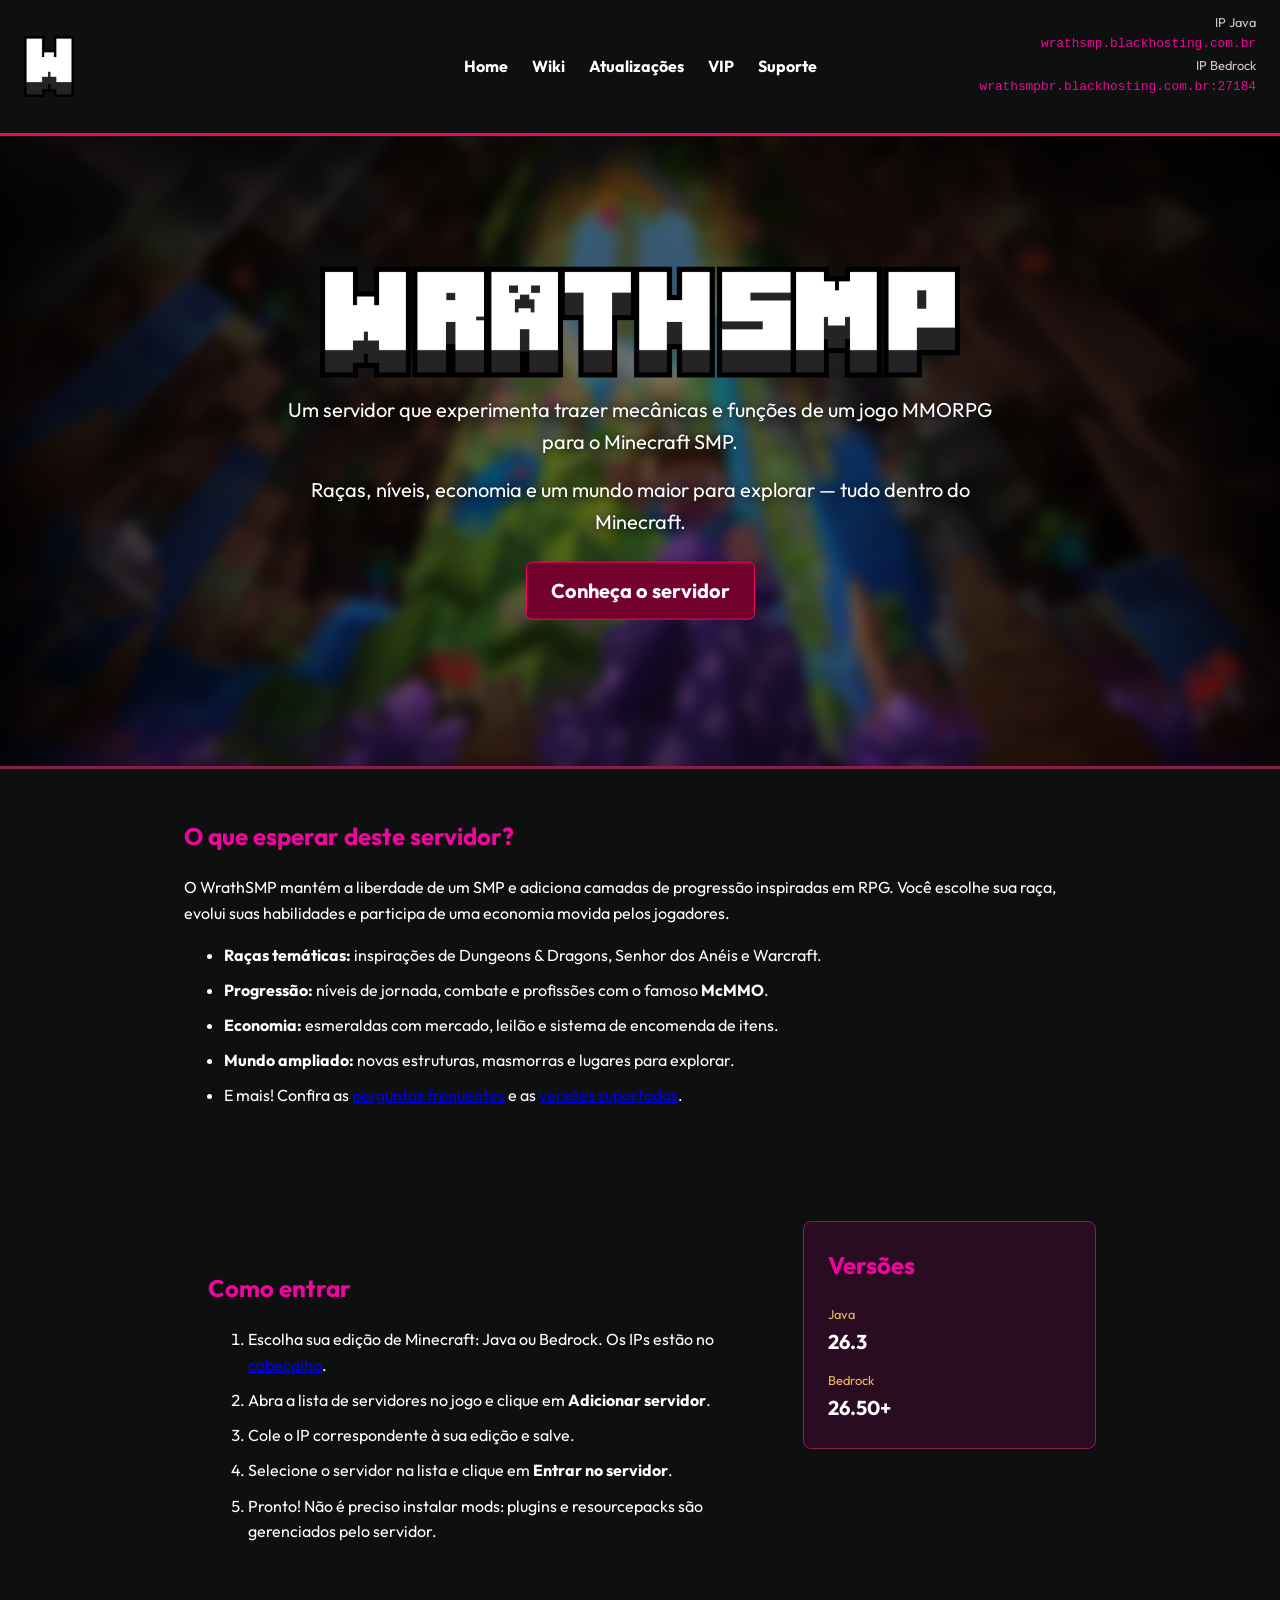
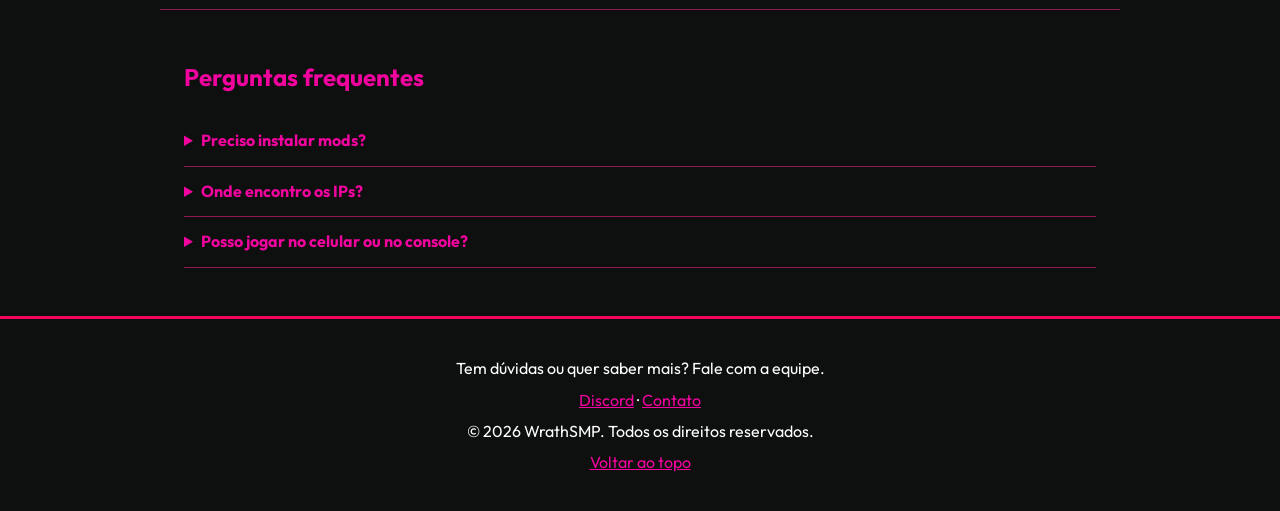
==== commit 632fd56e: "progress" ====
--- a/index.html
+++ b/index.html
@@ -32,12 +32,13 @@
     <header id="top">
         <img src="assets/img/wrathsmp_logo_W.webp" alt="WrathSMP" id="logo">
 
-        <!-- Links para páginas separadas: crie wiki.html e suporte.html depois -->
+        <!-- Páginas secundárias ficam em view/ (wiki, changelog, VIP e suporte) -->
         <nav id="topbar" aria-label="Navegação principal">
             <a href="index.html" aria-current="page">Home</a>
-            <a href="wiki.html">Wiki</a>
-            <a href="changelog.html">Atualizações</a>
-            <a href="suporte.html">Suporte</a>
+            <a href="view/wiki.html">Wiki</a>
+            <a href="view/changelog.html">Atualizações</a>
+            <a href="view/vip.html">VIP</a>
+            <a href="view/suporte.html">Suporte</a>
         </nav>
 
         <!-- IPs do servidor: clique em um deles para copiar -->
